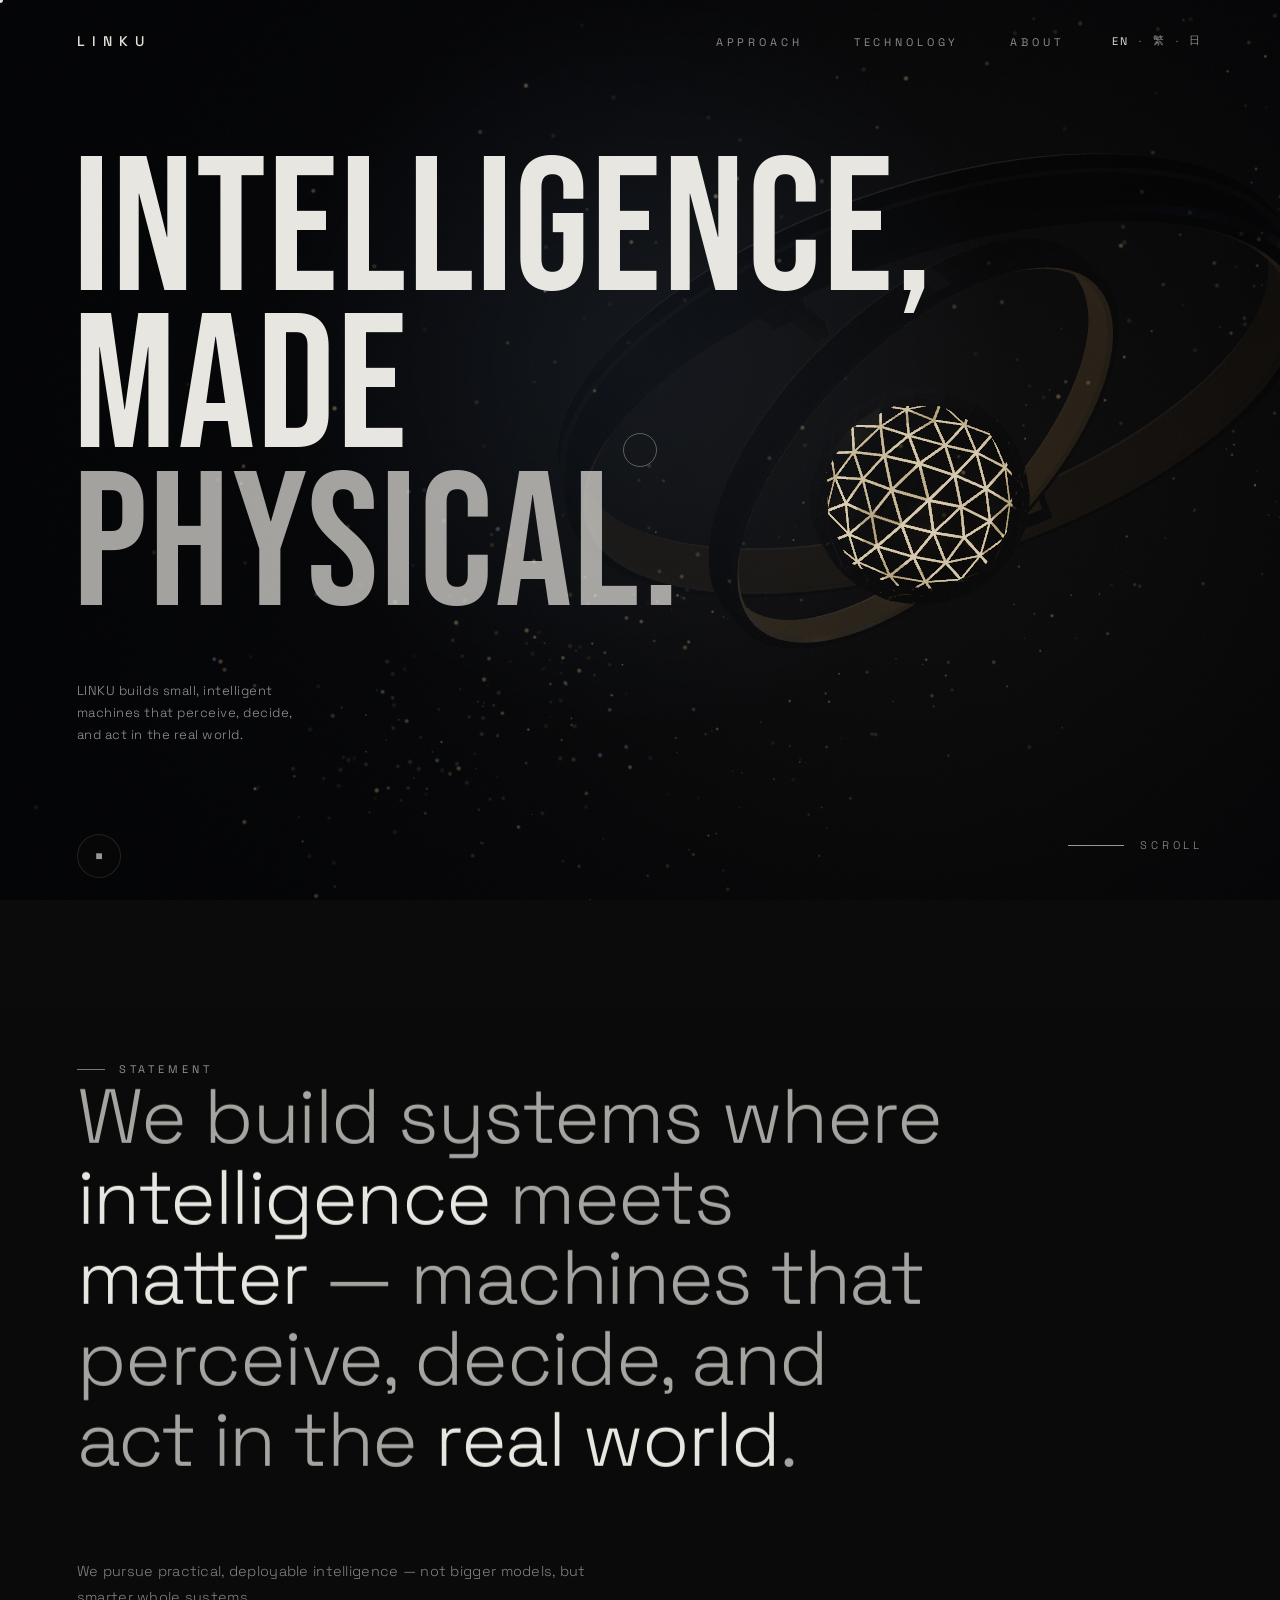
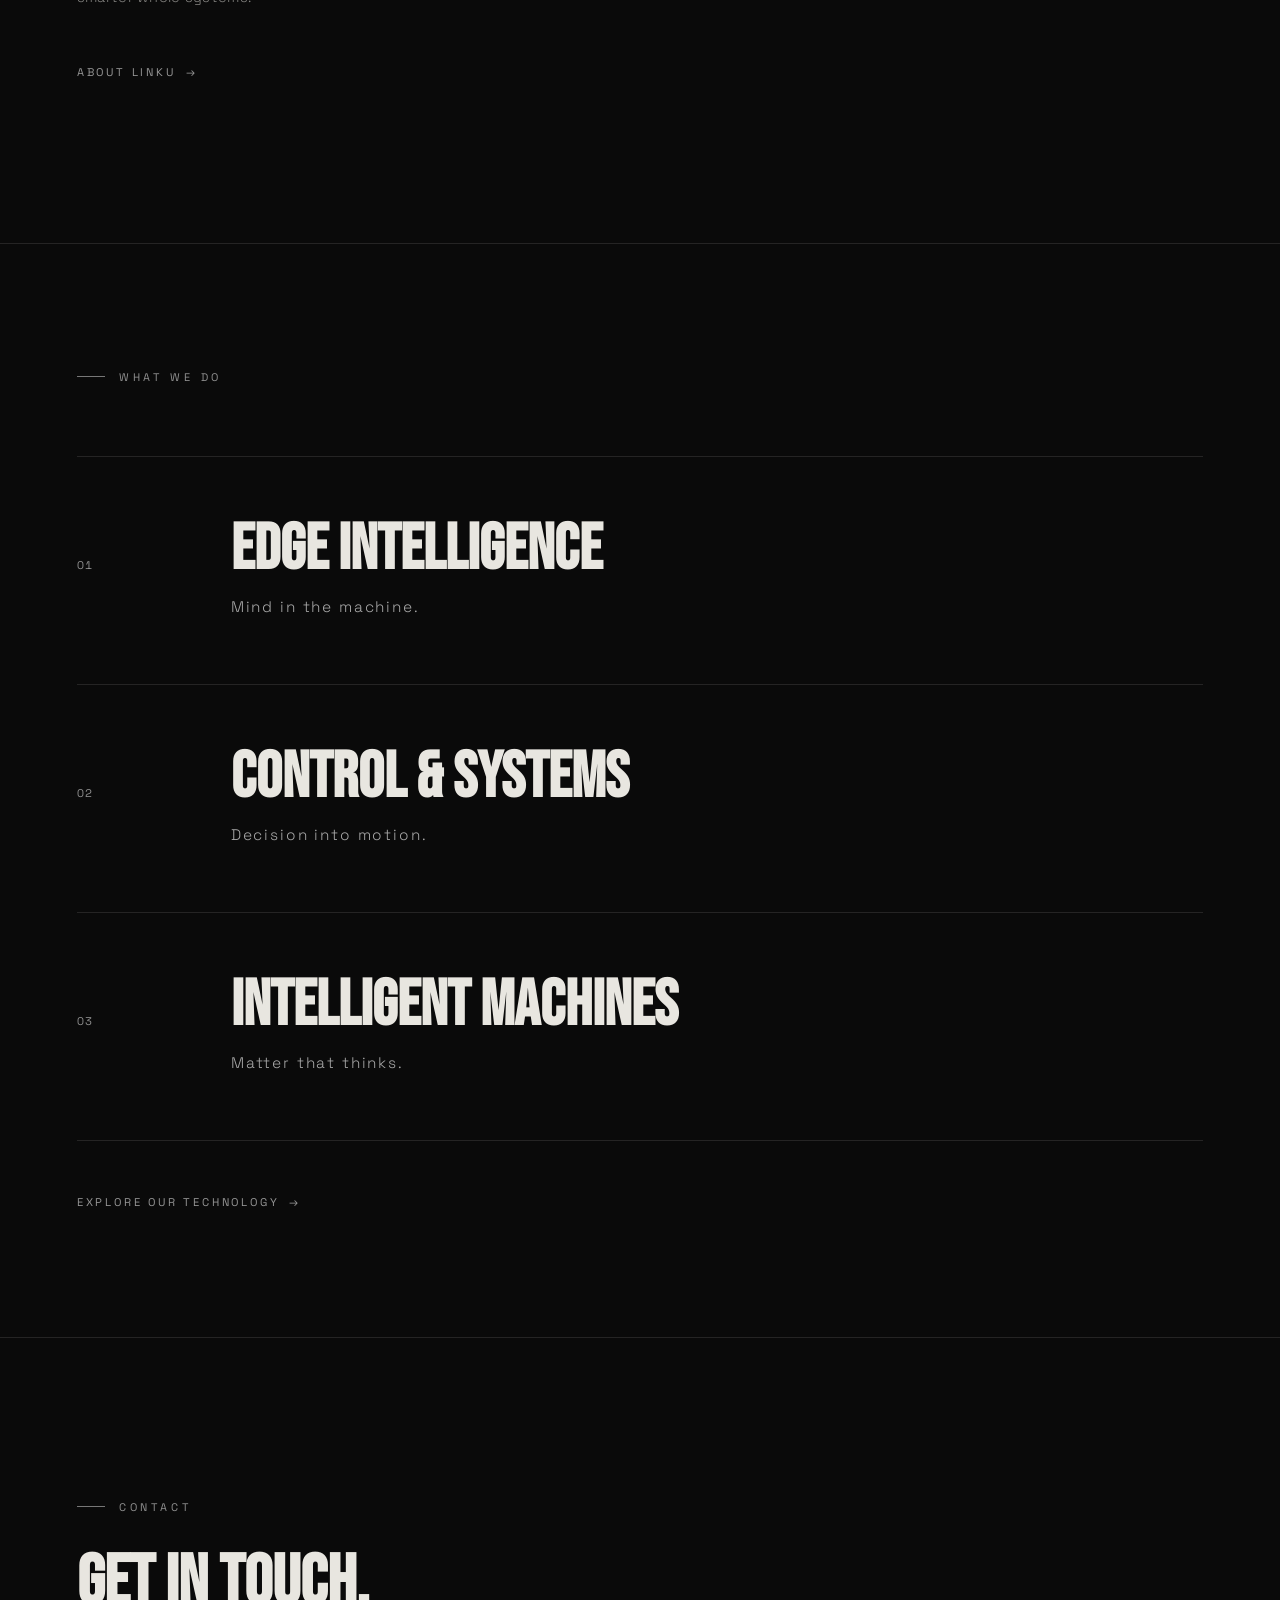
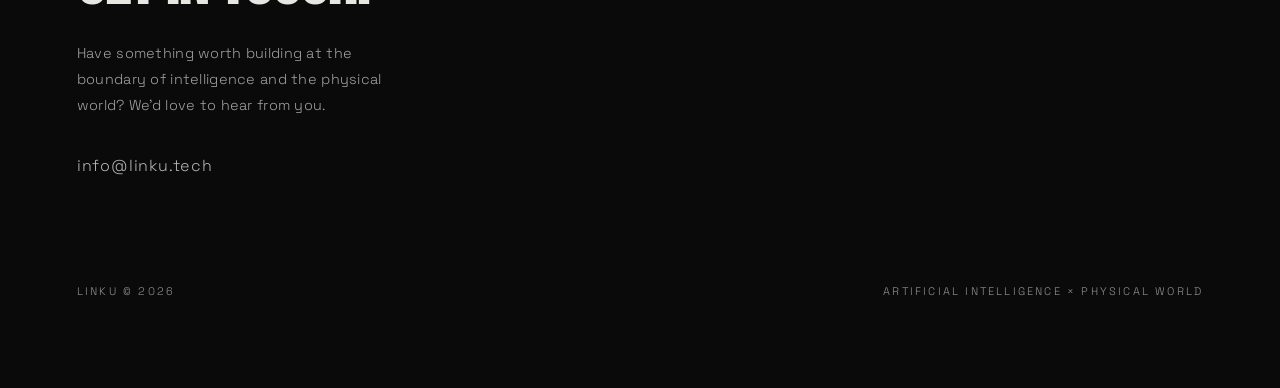
==== index.html @ 69baba47 "feat(web): strengthen credibility and proof framing" ====
<!DOCTYPE html>
<html lang="en">

<head>
  <meta charset="UTF-8" />
  <meta name="viewport" content="width=device-width, initial-scale=1.0" />

  <!-- First-visit language routing: send visitors to their language; an explicit choice (stored) always wins. en-pages only, so /zh/ and /ja/ stay crawlable. -->
  <script>(function(){try{var K='linku_lang',s=localStorage.getItem(K),t=s;if(!t){var L=navigator.languages||[navigator.language||'en'];for(var i=0;i<L.length;i++){var l=(L[i]||'').toLowerCase();if(l.indexOf('zh')===0){t='zh';break}if(l.indexOf('ja')===0){t='ja';break}if(l.indexOf('en')===0){t='en';break}}}if(!t||t==='en')return;location.replace('/'+t+location.pathname)}catch(e){}})();</script>

  <!-- Favicon -->
  <link rel="icon" href="/assets/favicon.svg" type="image/svg+xml" />
  <title>LINKU — Intelligence, made physical.</title>
  <meta name="description"
    content="LINKU builds systems where intelligence meets the physical world — edge AI, control, and small intelligent machines that perceive, decide, and act in reality." />

  <!-- Canonical + language alternates -->
  <link rel="canonical" href="https://linku.tech/" />
  <link rel="alternate" hreflang="en" href="https://linku.tech/" />
  <link rel="alternate" hreflang="zh-Hant" href="https://linku.tech/zh/" />
  <link rel="alternate" hreflang="ja" href="https://linku.tech/ja/" />
  <link rel="alternate" hreflang="x-default" href="https://linku.tech/" />

  <!-- Open Graph -->
  <meta property="og:type" content="website" />
  <meta property="og:url" content="https://linku.tech/" />
  <meta property="og:site_name" content="LINKU" />
  <meta property="og:title" content="LINKU — Intelligence, made physical." />
  <meta property="og:description"
    content="At the boundary of artificial intelligence and the physical world." />
  <meta property="og:locale" content="en_US" />
  <meta property="og:locale:alternate" content="zh_TW" />
  <meta property="og:locale:alternate" content="ja_JP" />
  <meta property="og:image" content="https://linku.tech/assets/og-image.png" />
  <meta property="og:image:width" content="1200" />
  <meta property="og:image:height" content="630" />
  <meta property="og:image:alt" content="LINKU — Intelligence, made physical." />

  <!-- Twitter -->
  <meta name="twitter:card" content="summary_large_image" />
  <meta name="twitter:title" content="LINKU — Intelligence, made physical." />
  <meta name="twitter:description" content="At the boundary of artificial intelligence and the physical world." />
  <meta name="twitter:image" content="https://linku.tech/assets/og-image.png" />

  <link rel="preconnect" href="https://fonts.googleapis.com" />
  <link rel="preconnect" href="https://fonts.gstatic.com" crossorigin />
  <link href="https://fonts.googleapis.com/css2?family=Bebas+Neue&family=Space+Grotesk:wght@300;400;500&display=swap"
    rel="stylesheet" />

  <link rel="stylesheet" href="/assets/styles.css" />

  <!-- Structured data: Organization + WebSite (entity disambiguation for search) -->
  <script type="application/ld+json">
  {
    "@context": "https://schema.org",
    "@graph": [
      {
        "@type": "Organization",
        "@id": "https://linku.tech/#org",
        "name": "LINKU",
        "alternateName": ["Linku Tech", "LINKU Tech"],
        "url": "https://linku.tech/",
        "logo": "https://linku.tech/assets/favicon.svg",
        "image": "https://linku.tech/assets/og-image.png",
        "email": "info@linku.tech",
        "description": "LINKU is an early-stage technology venture building edge AI, control systems, and small, customizable intelligent machines. Its software–hardware co-design approach coordinates models, control, sensing, and hardware constraints around a defined task to pursue more useful task performance within comparable hardware limits.",
        "disambiguatingDescription": "An early-stage technology venture focused on edge AI, control, and intelligent machines built through software–hardware co-design.",
        "slogan": "Intelligence, made physical.",
        "foundingDate": "2026",
        "founder": { "@type": "Person", "name": "Riku" },
        "foundingLocation": { "@type": "Place", "name": "Taipei, Taiwan" },
        "location": {
          "@type": "Place",
          "address": { "@type": "PostalAddress", "addressLocality": "Taipei", "addressCountry": "TW" }
        },
        "knowsAbout": ["Edge AI", "Edge computing", "Control systems", "Robotics", "Embedded intelligence", "Hardware-software co-design"],
        "sameAs": [
          "https://github.com/linkuofficial",
          "https://neblux.linku.tech"
        ]
      },
      {
        "@type": "WebSite",
        "@id": "https://linku.tech/#website",
        "url": "https://linku.tech/",
        "name": "LINKU",
        "inLanguage": "en",
        "publisher": { "@id": "https://linku.tech/#org" }
      }
    ]
  }
  </script>
</head>

<body>
  <a class="skip-link" href="#top">Skip to content</a>
  <canvas id="particles" aria-hidden="true" data-l-play="Play background animation" data-l-pause="Pause background animation"></canvas>
  <div class="cursor-ring" aria-hidden="true"></div>
  <div class="cursor-dot" aria-hidden="true"></div>

  <nav aria-label="Primary">
    <a href="#top" class="brand">LINKU</a>
    <div class="nav-right">
      <ul class="nav-links">
        <li><a href="#work">Approach</a></li>
        <li><a href="/technology/">Technology</a></li>
        <li><a href="/about/">About</a></li>
      </ul>
      <div class="lang-switch" aria-label="Language">
        <a href="/" class="active" hreflang="en" aria-current="page">EN</a>
        <span class="sep" aria-hidden="true">·</span>
        <a href="/zh/" hreflang="zh-Hant" lang="zh-Hant">繁</a>
        <span class="sep" aria-hidden="true">·</span>
        <a href="/ja/" hreflang="ja" lang="ja">日</a>
      </div>
    </div>
  </nav>

  <main class="wrap" id="top" tabindex="-1">

    <!-- HERO -->
    <header class="hero section-pad" data-screen-label="Hero">
      <h1 class="hero-title">
        <span class="l1">Intelligence,</span><br />
        <span class="l2">made</span><br />
        <span class="l3">physical.</span>
      </h1>
      <p class="hero-sub">LINKU builds small, intelligent machines that perceive, decide, and act in the real world.</p>
      <div class="scroll-cue">
        <span class="bar"></span>
        <span>Scroll</span>
      </div>
    </header>

    <!-- STATEMENT -->
    <span id="statement" aria-hidden="true"></span>
    <section class="statement section-pad" id="work" data-screen-label="Statement">
      <div class="label reveal">Statement</div>
      <p class="statement-body">
        <span class="sg">We build systems where </span><span class="sg em">intelligence</span><span class="sg"> meets </span><span class="sg em">matter</span><span class="sg"> — machines that perceive, decide, and act in
          the </span><span class="sg em">real world</span><span class="sg">.</span>
      </p>
      <p class="statement-fact reveal">We pursue practical, deployable intelligence — not bigger models, but smarter whole systems.</p>
      <a class="more-link reveal" href="/about/" data-cursor="hover">About LINKU<span class="arrow">&#8594;</span></a>
    </section>

    <!-- PILLARS / WHAT WE DO -->
    <section class="pillars section-pad" id="pillars" data-screen-label="What We Do">
      <div class="label reveal">What We Do</div>
      <div class="pillar-list">
        <div class="pillar reveal">
          <div class="pillar-num">01</div>
          <div>
            <h2 class="pillar-title">Edge Intelligence</h2>
            <p class="pillar-tag">Mind in the machine.</p>
          </div>
        </div>
        <div class="pillar reveal">
          <div class="pillar-num">02</div>
          <div>
            <h2 class="pillar-title">Control &amp; Systems</h2>
            <p class="pillar-tag">Decision into motion.</p>
          </div>
        </div>
        <div class="pillar reveal">
          <div class="pillar-num">03</div>
          <div>
            <h2 class="pillar-title">Intelligent Machines</h2>
            <p class="pillar-tag">Matter that thinks.</p>
          </div>
        </div>
      </div>
      <a class="more-link reveal" href="/technology/" data-cursor="hover">Explore our technology<span class="arrow">&#8594;</span></a>
    </section>

    <!-- CONTACT -->
    <section class="contact section-pad" id="contact" data-screen-label="Contact">
      <div class="label reveal">Contact</div>
      <h2 class="contact-big reveal">Get in touch.</h2>
      <p class="contact-note reveal">Have something worth building at the boundary of intelligence and the physical
        world? We'd love to hear from you.</p>
      <div>
        <a class="contact-mail reveal" href="mailto:info@linku.tech" data-cursor="hover">info@linku.tech</a>
      </div>
      <footer>
        <span>LINKU &copy; 2026</span>
        <span>Artificial Intelligence &times; Physical World</span>
      </footer>
    </section>

  </main>

  <script src="/assets/render.js"></script>
  <script src="/assets/main.js"></script>

</body>

</html>
---- assets/styles.css ----
:root {
  --bg: #0a0a0a;
  --cream: #e8e6e0;
  --muted: #969696;
  --muted-dim: #777;
  --ghost: #1b1b1b;
  --line: rgba(232, 230, 224, 0.12);
  --live: oklch(0.72 0.16 150);
  --amber: #e8b478;
  --steel: #8194ab;
  --display: 'Bebas Neue', sans-serif;
  --body: 'Space Grotesk', sans-serif;
  --mono: ui-monospace, 'SF Mono', Menlo, Consolas, monospace;

  /* --- tweakable --- */
  --hero-max: 240px;
  --statement-max: 6rem;
  --pillar-max: 5rem;
  --contact-max: 8rem;
  --caption-opacity: 0.65;
  --label-opacity: 0.55;
  --label-tracking: 0.35em;
  --reveal-duration: 0.75s;
  --reveal-distance: 28px;
  --reveal-ease: cubic-bezier(0.16, 1, 0.3, 1);
}

* {
  margin: 0;
  padding: 0;
  box-sizing: border-box;
}

html {
  scroll-behavior: smooth;
}

body {
  background: var(--bg);
  color: var(--cream);
  font-family: var(--body);
  font-weight: 300;
  overflow-x: hidden;
  -webkit-font-smoothing: antialiased;
}

.skip-link {
  position: fixed;
  top: 12px;
  left: 12px;
  z-index: 10000;
  padding: 12px 16px;
  color: var(--bg);
  background: var(--cream);
  font: 500 13px/1.2 var(--body);
  text-decoration: none;
  transform: translateY(calc(-100% - 20px));
  transition: transform 0.2s ease;
}

.skip-link:focus {
  transform: none;
}

main:focus {
  outline: none;
}

::selection {
  background: var(--cream);
  color: var(--bg);
}

/* ---------- Brand scene canvas ----------
   height uses the large viewport unit so mobile URL-bar collapse never
   resizes the GL buffers (no reallocation hitch mid-scroll). */
#particles {
  position: fixed;
  inset: 0;
  width: 100vw;
  height: 100vh;
  height: 100lvh;
  z-index: 0;
  pointer-events: none;
}

/* Reduced-motion play/pause toggle (injected by render.js) */
.scene-toggle {
  position: fixed;
  left: clamp(28px, 6vw, 96px);
  bottom: 22px;
  z-index: 90;
  width: 44px;
  height: 44px;
  padding: 0;
  font: 12px/42px var(--body);
  text-align: center;
  color: var(--muted);
  background: rgba(10, 10, 10, 0.55);
  border: 1px solid var(--line);
  border-radius: 50%;
  cursor: pointer;
  transition: color 0.3s ease, border-color 0.3s ease;
}

.scene-toggle:hover,
.scene-toggle:focus-visible {
  color: var(--cream);
  border-color: rgba(232, 230, 224, 0.4);
}

/* ---------- Ambient layers over the canvas, under content ----------
   ::before  restrained cool glow behind the hero (the one accent).
   ::after   film grain — a static SVG-noise tile for "expensive" texture. */
body::before {
  content: '';
  position: fixed;
  inset: 0;
  z-index: 1;
  pointer-events: none;
  background: radial-gradient(42vmax 42vmax at 50% 40%,
      rgba(96, 142, 194, 0.10), rgba(96, 142, 194, 0) 70%);
  mix-blend-mode: screen;
  will-change: transform;
  animation: glowDrift 26s ease-in-out infinite alternate;
}

/* very slow, desaturated drift — the glow breathes without drawing the eye */
@keyframes glowDrift {
  from {
    transform: translate3d(-1.5%, -1%, 0) scale(1);
  }

  to {
    transform: translate3d(2%, 1.6%, 0) scale(1.07);
  }
}

body::after {
  content: '';
  position: fixed;
  /* bleed just past the largest grainShift offset (~3.9vw) — a bigger layer
     only costs compositor memory (it is promoted by will-change) */
  inset: -12%;
  z-index: 1;
  pointer-events: none;
  opacity: 0.05;
  mix-blend-mode: overlay;
  background-image: url("data:image/svg+xml,%3Csvg xmlns='http://www.w3.org/2000/svg' width='160' height='160'%3E%3Cfilter id='n'%3E%3CfeTurbulence type='fractalNoise' baseFrequency='0.85' numOctaves='2' stitchTiles='stitch'/%3E%3C/filter%3E%3Crect width='100%25' height='100%25' filter='url(%23n)'/%3E%3C/svg%3E");
  will-change: transform;
  animation: grainShift 1.2s steps(1) infinite;
}

/* live film grain: discrete jump-cuts between offsets, compositor-only */
@keyframes grainShift {

  0%,
  100% {
    transform: translate(0, 0);
  }

  12.5% {
    transform: translate(-2.4%, -3.1%);
  }

  25% {
    transform: translate(1.8%, -1.2%);
  }

  37.5% {
    transform: translate(-1.1%, 2.6%);
  }

  50% {
    transform: translate(2.9%, 1.4%);
  }

  62.5% {
    transform: translate(-2.2%, 0.8%);
  }

  75% {
    transform: translate(1.3%, -2.7%);
  }

  87.5% {
    transform: translate(-0.6%, 1.9%);
  }
}

/* ---------- Custom dot cursor ---------- */
.cursor-dot,
.cursor-ring {
  display: none;
  position: fixed;
  top: 0;
  left: 0;
  border-radius: 50%;
  pointer-events: none;
  z-index: 9999;
  transform: translate(-50%, -50%);
  mix-blend-mode: difference;
}

.cursor-ready .cursor-dot,
.cursor-ready .cursor-ring {
  display: block;
}

.cursor-dot {
  width: 6px;
  height: 6px;
  background: var(--cream);
}

.cursor-ring {
  width: 34px;
  height: 34px;
  border: 1px solid rgba(232, 230, 224, 0.4);
  transition: width 0.25s ease, height 0.25s ease, border-color 0.25s ease, opacity 0.25s ease;
}

.cursor-ring.hover {
  width: 56px;
  height: 56px;
  border-color: rgba(232, 230, 224, 0.8);
}

@media (hover: hover) and (pointer: fine) {
  .cursor-ready body {
    cursor: none;
  }

  .cursor-ready a,
  .cursor-ready button {
    cursor: none;
  }
}

@media (hover: none),
(pointer: coarse) {

  .cursor-dot,
  .cursor-ring {
    display: none;
  }
}

/* ---------- Layout shell ---------- */
.wrap {
  position: relative;
  z-index: 2;
}

.section-pad {
  padding: 0 clamp(28px, 6vw, 96px);
}

/* ---------- Nav ---------- */
nav {
  position: fixed;
  top: 0;
  left: 0;
  right: 0;
  z-index: 100;
  display: flex;
  align-items: center;
  justify-content: space-between;
  padding: 30px clamp(28px, 6vw, 96px);
  mix-blend-mode: difference;
  opacity: 1;
  transition: opacity 0.6s ease 0.15s;
}

/* first paint: nav eases in instead of popping (progressive) */
@starting-style {
  nav {
    opacity: 0;
  }
}

.brand {
  font-family: var(--body);
  font-weight: 500;
  font-size: 14px;
  letter-spacing: 0.5em;
  color: var(--cream);
  text-decoration: none;
  display: inline-block;
  transition: transform 0.3s var(--reveal-ease);
}

.nav-links {
  display: flex;
  gap: clamp(28px, 4vw, 56px);
  list-style: none;
}

.nav-links a {
  font-family: var(--body);
  font-weight: 400;
  font-size: 11px;
  letter-spacing: 0.35em;
  text-transform: uppercase;
  color: var(--muted);
  text-decoration: none;
  transition: color 0.3s ease, transform 0.3s var(--reveal-ease);
  position: relative;
  display: inline-block;
}

.nav-links a::after {
  content: '';
  position: absolute;
  left: 0;
  bottom: -6px;
  width: 0;
  height: 1px;
  background: var(--cream);
  transition: width 0.3s ease;
}

.nav-links a:hover {
  color: var(--cream);
}

.nav-links a:hover::after {
  width: 100%;
}

/* ---------- Language switch ---------- */
.nav-right {
  display: flex;
  align-items: center;
  gap: clamp(20px, 4vw, 48px);
}

.lang-switch {
  display: flex;
  align-items: center;
  gap: 9px;
  font-family: var(--body);
  font-weight: 400;
  font-size: 11px;
  letter-spacing: 0.25em;
}

.lang-switch a {
  color: var(--muted);
  text-decoration: none;
  transition: color 0.3s ease;
}

.lang-switch a:hover,
.lang-switch a.active {
  color: var(--cream);
}

.lang-switch .sep {
  color: var(--muted-dim);
  user-select: none;
}

/* ---------- Hero ---------- */
.hero {
  min-height: 100vh;
  display: flex;
  flex-direction: column;
  justify-content: center;
  position: relative;
}

.hero-title {
  font-family: var(--display);
  font-weight: 400;
  line-height: 0.82;
  font-size: clamp(64px, 15vw, var(--hero-max));
  letter-spacing: 0.01em;
  margin-left: -0.02em;
  word-break: keep-all;
  overflow-wrap: break-word;
  will-change: transform;
}

.hero-title span {
  display: inline-block;
  white-space: nowrap;
}

/* trim Bebas cap/baseline gaps so display type sits optically true (en only;
   CJK headings use Noto and keep normal boxes) */
html[lang="en"] .hero-title,
html[lang="en"] .contact-big,
html[lang="en"] .pillar-title {
  text-box-trim: trim-both;
  text-box-edge: cap alphabetic;
}

.hero-title .l1,
.hero-title .l2 {
  color: var(--cream);
}

.hero-title .l3 {
  /* half-lit: readable but dimmer than l1/l2, keeps the fade-out layering */
  color: rgba(232, 230, 224, 0.7);
}

/* Masked line-by-line rise on load (text stays in the DOM for SEO). */
@keyframes lineRise {
  from {
    clip-path: inset(0 0 105% 0);
    transform: translateY(0.32em);
  }

  to {
    clip-path: inset(0 0 -8% 0);
    transform: none;
  }
}

.hero-title .l1 {
  animation: lineRise 0.95s var(--reveal-ease) 0.15s both;
}

.hero-title .l2 {
  animation: lineRise 0.95s var(--reveal-ease) 0.28s both;
}

.hero-title .l3 {
  animation: lineRise 0.95s var(--reveal-ease) 0.41s both;
}

.hero-sub {
  margin-top: clamp(40px, 6vh, 80px);
  font-size: 13px;
  font-weight: 300;
  line-height: 1.7;
  letter-spacing: 0.04em;
  color: var(--muted);
  max-width: 30ch;
  animation: heroSubIn 0.9s cubic-bezier(0.16, 1, 0.3, 1) 0.6s both;
}

@keyframes heroSubIn {
  from {
    opacity: 0;
    transform: translateY(16px);
  }

  to {
    opacity: 1;
    transform: none;
  }
}

.scroll-cue {
  position: absolute;
  right: clamp(28px, 6vw, 96px);
  bottom: 48px;
  display: flex;
  align-items: center;
  gap: 16px;
  animation: cuePulse 2.4s ease-in-out infinite;
}

@keyframes cuePulse {

  0%,
  100% {
    opacity: 0.3;
  }

  50% {
    opacity: 0.7;
  }
}

.scroll-cue .bar {
  width: 56px;
  height: 1px;
  background: var(--muted);
  position: relative;
  overflow: hidden;
}

.scroll-cue .bar::after {
  content: '';
  position: absolute;
  inset: 0;
  background: var(--cream);
  transform: translateX(-100%);
  animation: scrollbar 2.4s ease-in-out infinite;
}

@keyframes scrollbar {
  0% {
    transform: translateX(-100%);
  }

  50% {
    transform: translateX(0%);
  }

  100% {
    transform: translateX(100%);
  }
}

.scroll-cue span {
  font-size: 11px;
  letter-spacing: 0.35em;
  text-transform: uppercase;
  color: var(--muted);
}

/* ---------- Section label ---------- */
.label {
  font-size: 11px;
  font-weight: 400;
  letter-spacing: var(--label-tracking);
  text-transform: uppercase;
  color: rgba(255, 255, 255, var(--label-opacity));
  display: flex;
  align-items: center;
  gap: 14px;
}

.label::before {
  content: '';
  width: 28px;
  height: 1px;
  background: var(--muted-dim);
}

/* ---------- Statement ---------- */
.statement {
  padding-top: clamp(120px, 18vh, 220px);
  padding-bottom: clamp(120px, 18vh, 220px);
  max-width: 1400px;
}

.statement-body {
  margin-top: 48px;
  font-family: var(--body);
  font-weight: 300;
  font-size: clamp(2.8rem, 6vw, var(--statement-max));
  line-height: 1.05;
  letter-spacing: -0.02em;
  color: rgba(232, 230, 224, 0.7);
  max-width: 18ch;
  will-change: transform;
}

.statement-body .sg {
  opacity: 1;
  transition: opacity var(--reveal-duration) var(--reveal-ease);
}

.js .statement-body .sg {
  opacity: 0;
}

.js .statement-body .sg.in {
  opacity: 1;
}

.statement-body .em {
  font-style: normal;
  color: var(--cream);
}

.statement-fact {
  margin-top: 32px;
  font-family: var(--body);
  font-weight: 300;
  font-size: 0.9rem;
  line-height: 1.8;
  letter-spacing: 0.02em;
  color: rgba(232, 230, 224, 0.55);
  max-width: 58ch;
}

.pillar-desc {
  margin-top: 10px;
  font-family: var(--body);
  font-weight: 300;
  font-size: 0.8rem;
  line-height: 1.7;
  letter-spacing: 0.04em;
  color: rgba(255, 255, 255, 0.42);
  max-width: 46ch;
}

/* ---------- About page ---------- */
.about-head {
  padding-top: clamp(120px, 20vh, 240px);
  padding-bottom: clamp(36px, 5vh, 72px);
}

.about-title {
  font-family: var(--display);
  font-size: clamp(3rem, 9vw, 6.5rem);
  line-height: 0.92;
  letter-spacing: 0.01em;
  color: var(--cream);
  margin-top: 24px;
}

.about-lead {
  margin-top: 28px;
  font-weight: 300;
  font-size: clamp(1.2rem, 2.6vw, 1.8rem);
  line-height: 1.4;
  letter-spacing: -0.01em;
  color: rgba(232, 230, 224, 0.85);
  max-width: 30ch;
}

.about {
  padding-top: clamp(36px, 5vh, 72px);
  padding-bottom: clamp(60px, 9vh, 120px);
  max-width: 1400px;
}

.about-body {
  font-weight: 300;
  font-size: clamp(1rem, 1.4vw, 1.15rem);
  line-height: 1.9;
  letter-spacing: 0.01em;
  color: rgba(232, 230, 224, 0.62);
  max-width: 62ch;
}

.about-body + .about-body {
  margin-top: 28px;
}

.about-details {
  padding-top: clamp(36px, 5vh, 72px);
  padding-bottom: clamp(80px, 12vh, 160px);
}

.about-facts {
  margin-top: 40px;
  max-width: 620px;
}

.about-facts > div {
  display: grid;
  grid-template-columns: 150px 1fr;
  gap: 24px;
  align-items: baseline;
  padding: 18px 0;
  border-top: 1px solid var(--line);
}

.about-facts > div:last-child {
  border-bottom: 1px solid var(--line);
}

.about-facts dt {
  font-size: 0.65rem;
  font-weight: 400;
  letter-spacing: 0.2em;
  text-transform: uppercase;
  color: var(--muted);
}

.about-facts dd {
  font-size: 0.95rem;
  font-weight: 300;
  letter-spacing: 0.02em;
  color: var(--cream);
}

.about-facts a {
  color: var(--cream);
  text-decoration: none;
  border-bottom: 1px solid var(--line);
  transition: border-color 0.3s;
}

.about-facts a:hover {
  border-color: var(--cream);
}

/* About: narrative (left) + facts (right) as two columns on wider screens */
.about-cols {
  max-width: 1400px;
  padding-top: clamp(36px, 5vh, 72px);
  padding-bottom: clamp(80px, 12vh, 160px);
  display: grid;
  grid-template-columns: 1fr;
  gap: clamp(40px, 6vw, 88px);
  align-items: start;
}

.about-cols > .about,
.about-cols > .about-details {
  padding: 0;
  max-width: none;
}

@media (min-width: 860px) {
  .about-cols {
    grid-template-columns: minmax(0, 1.6fr) minmax(0, 1fr);
  }
}

/* ---------- Technology page ---------- */
.tech-hero {
  padding-top: clamp(120px, 20vh, 240px);
  padding-bottom: clamp(40px, 6vh, 80px);
}

.tech-hero-title {
  font-family: var(--display);
  font-weight: 400;
  font-size: clamp(2.2rem, 5vw, 3.6rem);
  line-height: 1.04;
  letter-spacing: 0.01em;
  color: var(--cream);
  margin-top: 24px;
  max-width: 18ch;
}

.tech-hero-sub {
  margin-top: 28px;
  font-weight: 300;
  font-size: clamp(1rem, 1.6vw, 1.25rem);
  line-height: 1.7;
  letter-spacing: 0.01em;
  color: rgba(232, 230, 224, 0.72);
  max-width: 52ch;
}

.tech {
  padding-bottom: clamp(100px, 14vh, 180px);
  max-width: 1400px;
}

.tech-item {
  display: grid;
  grid-template-columns: 1fr;
  gap: 12px clamp(40px, 6vw, 96px);
  border-top: 1px solid var(--line);
  padding: clamp(32px, 5vw, 56px) 0;
}

.tech-item:last-child {
  border-bottom: 1px solid var(--line);
}

.tech-title {
  font-family: var(--display);
  font-weight: 400;
  font-size: clamp(1.7rem, 3vw, 2.4rem);
  line-height: 1;
  letter-spacing: 0.02em;
  color: var(--cream);
}

.tech-desc {
  font-family: var(--body);
  font-weight: 300;
  font-size: clamp(0.95rem, 1.3vw, 1.08rem);
  line-height: 1.9;
  letter-spacing: 0.01em;
  color: rgba(232, 230, 224, 0.62);
  max-width: 60ch;
}

@media (min-width: 860px) {
  .tech-item {
    grid-template-columns: minmax(0, 0.7fr) minmax(0, 2fr);
    align-items: baseline;
  }
}

/* ---------- Technology: proof section (A/B live sim) ---------- */
.proof {
  padding-top: clamp(100px, 14vh, 180px);
  padding-bottom: clamp(60px, 9vh, 110px);
  border-top: 1px solid var(--line);
  max-width: 1400px;
}

.proof-title {
  margin-top: 34px;
  font-family: var(--display);
  font-weight: 400;
  font-size: clamp(2.2rem, 5vw, 3.6rem);
  line-height: 1.02;
  letter-spacing: 0.01em;
  color: var(--cream);
}

.proof-sub {
  margin-top: 22px;
  font-weight: 300;
  font-size: clamp(0.95rem, 1.3vw, 1.08rem);
  line-height: 1.9;
  letter-spacing: 0.01em;
  color: rgba(232, 230, 224, 0.62);
  max-width: 62ch;
}

.proof-same {
  margin-top: 24px;
  font-family: var(--mono);
  font-size: 11px;
  letter-spacing: 0.14em;
  color: var(--muted);
  display: flex;
  flex-wrap: wrap;
  align-items: center;
  gap: 10px 14px;
}

.proof-same .sep {
  color: var(--muted-dim);
}

.proof-same .only {
  color: var(--amber);
}

.proof-stage {
  margin-top: clamp(28px, 4vh, 44px);
  border-top: 1px solid var(--line);
  padding-top: 6px;
}

#proof-canvas {
  display: block;
  width: 100%;
  height: min(56vh, 540px);
  cursor: crosshair;
  touch-action: pan-y;
  /* keep page scroll alive over the canvas on touch */
}

.proof-caps {
  display: grid;
  grid-template-columns: 1fr 1fr;
  margin-top: 4px;
}

.proof-cap {
  display: flex;
  align-items: baseline;
  justify-content: center;
  gap: 18px;
  font-size: 11px;
  font-weight: 400;
  letter-spacing: 0.3em;
  text-transform: uppercase;
  color: var(--muted);
  flex-wrap: wrap;
}

.proof-cap output {
  font-family: var(--mono);
  font-size: 12px;
  letter-spacing: 0.06em;
  color: var(--steel);
}

.proof-cap.linku output {
  color: var(--amber);
}

.proof-hint,
.proof-hint-touch {
  margin-top: clamp(20px, 3vh, 32px);
  font-size: 12px;
  letter-spacing: 0.2em;
  color: rgba(232, 230, 224, 0.62);
}

/* desktop shows the cursor hint; touch shows the tap hint + disturb button */
.proof-hint-touch {
  display: none;
}

@media (hover: none), (pointer: coarse) {
  .proof-hint {
    display: none;
  }

  .proof-hint-touch {
    display: block;
  }
}

.proof-controls {
  display: none;
  flex-wrap: wrap;
  gap: 10px;
  margin-top: 18px;
}

.js .proof-controls {
  display: flex;
}

.proof-control {
  font-family: var(--mono);
  font-size: 12px;
  color: var(--amber);
  background: none;
  border: 1px solid color-mix(in srgb, var(--amber) 45%, transparent);
  min-height: 44px;
  padding: 10px 18px;
  cursor: pointer;
  letter-spacing: 0.08em;
}

.proof-control:hover,
.proof-control:focus-visible,
.proof-control:active {
  background: color-mix(in srgb, var(--amber) 14%, transparent);
}

.proof-details {
  margin-top: clamp(24px, 4vh, 40px);
  border-top: 1px solid var(--line);
  max-width: 760px;
}

.proof-summary {
  cursor: pointer;
  list-style: none;
  padding: 14px 0;
  font-size: 0.7rem;
  font-weight: 400;
  letter-spacing: 0.3em;
  text-transform: uppercase;
  color: var(--muted);
  display: flex;
  align-items: center;
  gap: 12px;
  transition: color 0.3s ease;
}

.proof-summary::-webkit-details-marker {
  display: none;
}

.proof-summary::before {
  content: '▸';
  color: var(--amber);
  font-size: 10px;
  transition: transform 0.2s;
}

.proof-details[open] .proof-summary::before {
  transform: rotate(90deg);
}

.proof-summary:hover {
  color: var(--cream);
}

.proof-spec {
  font-family: var(--mono);
  font-size: 11px;
  line-height: 2.1;
  letter-spacing: 0.05em;
  color: rgba(232, 230, 224, 0.68);
  padding: 2px 0 18px;
}

.proof-spec b {
  font-weight: 400;
  color: rgba(232, 230, 224, 0.75);
}

.proof-spec .o {
  color: var(--amber);
}

.proof-note {
  margin-top: 16px;
  font-family: var(--mono);
  font-size: 12px;
  line-height: 1.7;
  letter-spacing: 0.06em;
  color: rgba(232, 230, 224, 0.62);
  max-width: 76ch;
}

@media (max-width: 720px) {
  .proof {
    padding-top: clamp(72px, 10vh, 110px);
    padding-bottom: clamp(44px, 7vh, 72px);
  }

  .proof-title {
    margin-top: 24px;
  }

  .proof-sub {
    margin-top: 16px;
    line-height: 1.75;
  }

  .proof-same {
    margin-top: 18px;
  }

  .proof-stage {
    margin-top: 22px;
  }

  #proof-canvas {
    height: min(40vh, 330px);
  }

  .proof-cap {
    flex-direction: column;
    gap: 6px;
    align-items: center;
    text-align: center;
  }
}

/* ---------- Projects ---------- */
.projects {
  padding-top: clamp(100px, 14vh, 180px);
  padding-bottom: clamp(100px, 14vh, 180px);
  border-top: 1px solid var(--line);
}

.projects-head {
  display: flex;
  justify-content: space-between;
  align-items: baseline;
  flex-wrap: wrap;
  gap: 16px;
}

.more {
  font-size: 0.65rem;
  letter-spacing: var(--label-tracking);
  color: rgba(255, 255, 255, var(--label-opacity));
  text-transform: uppercase;
}

/* ---------- Section link (routes to a dedicated page) ---------- */
.more-link {
  display: inline-block;
  position: relative;
  margin-top: clamp(36px, 6vh, 72px);
  font-family: var(--body);
  font-weight: 400;
  font-size: 0.7rem;
  letter-spacing: 0.25em;
  text-transform: uppercase;
  color: var(--muted);
  text-decoration: none;
  transition: color 0.3s ease;
}

.more-link:hover {
  color: var(--cream);
}

/* one hover language sitewide: the nav's underline sweep */
.more-link::after,
.contact-mail::after {
  content: '';
  position: absolute;
  left: 0;
  bottom: -6px;
  width: 0;
  height: 1px;
  background: var(--cream);
  transition: width 0.3s ease;
}

.more-link:hover::after,
.contact-mail:hover::after {
  width: 100%;
}

.more-link .arrow {
  display: inline-block;
  margin-left: 10px;
  transition: transform 0.3s var(--reveal-ease);
}

.more-link:hover .arrow {
  transform: translateX(5px);
}

.project-list {
  margin-top: clamp(48px, 8vh, 96px);
}

.project {
  display: block;
  text-decoration: none;
  color: inherit;
  border-top: 1px solid var(--line);
  padding: clamp(28px, 4vw, 48px) 0;
  position: relative;
}

.project:last-child {
  border-bottom: 1px solid var(--line);
}

.project-row {
  display: flex;
  align-items: center;
  justify-content: space-between;
  gap: 24px;
  flex-wrap: wrap;
}

.project-name-wrap {
  display: flex;
  align-items: center;
  gap: 24px;
  flex-wrap: wrap;
}

.project-name {
  font-family: var(--display);
  font-size: clamp(48px, 9vw, 132px);
  line-height: 0.9;
  color: var(--cream);
  transition: transform 0.5s cubic-bezier(0.16, 1, 0.3, 1), color 0.4s ease;
}

.badge {
  display: inline-flex;
  align-items: center;
  gap: 8px;
  font-size: 11px;
  letter-spacing: 0.25em;
  text-transform: uppercase;
  color: var(--live);
  border: 1px solid color-mix(in oklch, var(--live) 40%, transparent);
  padding: 6px 12px;
  border-radius: 100px;
  align-self: center;
}

.badge .dot {
  width: 6px;
  height: 6px;
  border-radius: 50%;
  background: var(--live);
  box-shadow: 0 0 0 0 color-mix(in oklch, var(--live) 60%, transparent);
  animation: pulse 2s infinite;
}

@keyframes pulse {
  0% {
    box-shadow: 0 0 0 0 color-mix(in oklch, var(--live) 60%, transparent);
  }

  70% {
    box-shadow: 0 0 0 7px transparent;
  }

  100% {
    box-shadow: 0 0 0 0 transparent;
  }
}

.project-arrow {
  font-family: var(--body);
  font-size: 28px;
  color: var(--muted);
  transition: transform 0.5s cubic-bezier(0.16, 1, 0.3, 1), color 0.4s ease;
}

.project-meta {
  margin-top: 14px;
  font-size: 0.8rem;
  font-style: italic;
  letter-spacing: 0.08em;
  color: rgba(255, 255, 255, 0.6);
  max-width: 46ch;
}

.project:hover .project-name {
  transform: translateX(18px);
}

.project:hover .project-arrow {
  transform: translate(8px, -8px);
  color: var(--cream);
}

/* ---------- Pillars (What We Do) ---------- */
.pillars {
  padding-top: clamp(100px, 14vh, 180px);
  padding-bottom: clamp(100px, 14vh, 180px);
  border-top: 1px solid var(--line);
}

.pillar-list {
  margin-top: clamp(48px, 8vh, 96px);
}

.pillar {
  display: grid;
  grid-template-columns: 90px 1fr;
  gap: clamp(20px, 5vw, 80px);
  align-items: baseline;
  border-top: 1px solid var(--line);
  padding: clamp(36px, 5vw, 64px) 0;
}

.pillar:last-child {
  border-bottom: 1px solid var(--line);
}

/* pointer-following warm glow on list rows (fine pointers only) */
@media (hover: hover) and (pointer: fine) {

  .pillar,
  .tech-item {
    position: relative;
  }

  .pillar::after,
  .tech-item::after {
    content: '';
    position: absolute;
    inset: 0;
    pointer-events: none;
    opacity: 0;
    transition: opacity 0.5s ease;
    background: radial-gradient(240px 170px at var(--mx, 50%) var(--my, 50%),
        color-mix(in srgb, var(--amber) 5%, transparent), transparent 70%);
  }

  .pillar:hover::after,
  .tech-item:hover::after {
    opacity: 1;
  }
}

.pillar-num {
  font-family: var(--body);
  font-weight: 400;
  font-size: 0.7rem;
  letter-spacing: 0.1em;
  font-variant-numeric: tabular-nums;
  color: rgba(255, 255, 255, 0.55);
  padding-top: 1.1em;
}

.pillar-title {
  font-family: var(--display);
  font-size: clamp(3rem, 5vw, var(--pillar-max));
  line-height: 0.92;
  color: var(--cream);
}

.pillar-tag {
  margin-top: 14px;
  font-family: var(--body);
  font-weight: 300;
  font-size: clamp(0.85rem, 1.2vw, 1rem);
  letter-spacing: 0.12em;
  color: rgba(255, 255, 255, var(--caption-opacity));
  text-transform: none;
  line-height: 1.7;
}

/* ---------- Contact ---------- */
.contact {
  padding-top: clamp(120px, 18vh, 220px);
  padding-bottom: clamp(80px, 10vh, 120px);
  border-top: 1px solid var(--line);
}

.contact-big {
  font-family: var(--display);
  font-size: clamp(2.6rem, 5.5vw, 4.6rem);
  line-height: 0.84;
  color: var(--cream);
  margin-top: 40px;
}

.contact-note {
  margin-top: 28px;
  font-size: 0.9rem;
  font-weight: 300;
  line-height: 1.8;
  letter-spacing: 0.02em;
  max-width: 36ch;
  color: rgba(255, 255, 255, 0.62);
}

.contact-mail {
  display: inline-block;
  position: relative;
  margin-top: 36px;
  font-size: 1rem;
  letter-spacing: 0.05em;
  color: rgba(255, 255, 255, 0.7);
  text-decoration: none;
  transition: color 0.3s ease, transform 0.3s var(--reveal-ease);
}

.contact-mail:hover {
  color: #fff;
}

footer {
  margin-top: clamp(80px, 12vh, 140px);
  display: flex;
  justify-content: space-between;
  align-items: center;
  flex-wrap: wrap;
  gap: 16px;
  font-size: 11px;
  letter-spacing: 0.2em;
  text-transform: uppercase;
  color: rgba(255, 255, 255, 0.55);
}

/* ---------- Cross-document view transitions ----------
   Shared stylesheet = all pages opt in; unsupported browsers keep hard
   navigation (progressive enhancement). The brand mark is a shared element. */
@view-transition {
  navigation: auto;
}

::view-transition-old(root),
::view-transition-new(root) {
  animation-duration: 0.35s;
  animation-timing-function: cubic-bezier(0.4, 0, 0.2, 1);
}

.brand {
  view-transition-name: brand;
}

@media (prefers-reduced-motion: reduce) {

  ::view-transition-group(*),
  ::view-transition-image-pair(*),
  ::view-transition-old(*),
  ::view-transition-new(*) {
    animation: none !important;
  }
}

/* ---------- Reveal ---------- */
.reveal {
  opacity: 1;
  transform: none;
}

.js .reveal {
  opacity: 0;
  transform: translateY(var(--reveal-distance));
  transition: opacity var(--reveal-duration) var(--reveal-ease),
    transform var(--reveal-duration) var(--reveal-ease);
}

.js .reveal.in {
  opacity: 1;
  transform: none;
}

@media (prefers-reduced-motion: reduce) {

  .reveal,
  .js .reveal,
  .statement-body .sg,
  .js .statement-body .sg {
    opacity: 1;
    transform: none;
    transition: none;
  }

  .scroll-cue,
  .hero-sub,
  .hero-title .l1,
  .hero-title .l2,
  .hero-title .l3 {
    animation: none;
  }

  .scroll-cue .bar::after {
    animation: none;
  }

  body::before,
  body::after {
    animation: none;
  }

  nav {
    transition: none;
  }
}

html.motion-paused body::before,
html.motion-paused body::after,
html.motion-paused .scroll-cue,
html.motion-paused .scroll-cue .bar::after,
html.motion-paused .badge .dot {
  animation-play-state: paused !important;
}

html.motion-paused .hero-sub,
html.motion-paused .hero-title .l1,
html.motion-paused .hero-title .l2,
html.motion-paused .hero-title .l3 {
  animation: none;
}

/* Narrow or squarish viewports: small copy inevitably crosses the scene's
   glow — a dark halo keeps it readable without visibly changing it on the
   plain background. The aspect clause mirrors the scene's own portrait
   dimming (render.js pf ramp at aspect < 1.05), so the two contrast aids
   engage together instead of on unrelated triggers. */
@media (max-width: 700px), (max-aspect-ratio: 21/20) {

  .hero-sub,
  .statement-fact,
  .pillar-tag,
  .contact-note,
  .tech-desc,
  .tech-hero-sub,
  .about-lead,
  .about-body {
    text-shadow: 0 1px 10px rgba(10, 10, 10, 0.85), 0 0 26px rgba(10, 10, 10, 0.7);
  }
}

@media (max-width: 640px) {
  .nav-links {
    gap: 18px;
  }

  .nav-right {
    gap: 16px;
  }

  .lang-switch {
    gap: 7px;
    letter-spacing: 0.15em;
  }

  .pillar {
    grid-template-columns: 48px 1fr;
  }

  .hero-sub {
    margin-top: 32px;
  }
}

/* ---------- CJK locale overrides (zh-Hant / ja) ---------- */
/* Base pages are en; these rules only apply on the localized documents.
   Big display headings switch to Noto Sans (TC/JP) because Bebas Neue has
   no CJK glyphs; body copy widens because full-width CJK glyphs need more room. */
html[lang="zh-Hant"] {
  --cjk-display: 'Noto Sans TC', 'PingFang TC', 'Microsoft JhengHei', var(--display);
  --cjk-body: 'Noto Sans TC', 'PingFang TC', 'Microsoft JhengHei', var(--body);
}

html[lang="ja"] {
  --cjk-display: 'Noto Sans JP', 'Hiragino Kaku Gothic ProN', 'Yu Gothic', 'Meiryo', var(--display);
  --cjk-body: 'Noto Sans JP', 'Hiragino Kaku Gothic ProN', 'Yu Gothic', 'Meiryo', var(--body);
}

html[lang="zh-Hant"] .hero-title,
html[lang="ja"] .hero-title {
  font-family: var(--cjk-display);
  font-weight: 500;
  font-size: clamp(42px, 11vw, 168px);
  line-height: 1.04;
  letter-spacing: 0.04em;
  margin-left: 0;
  word-break: normal;
}

html[lang="zh-Hant"] .pillar-title,
html[lang="ja"] .pillar-title {
  font-family: var(--cjk-display);
  font-weight: 500;
  font-size: clamp(2.4rem, 4.4vw, 3.6rem);
  line-height: 1.16;
  letter-spacing: 0.04em;
}

html[lang="zh-Hant"] .contact-big,
html[lang="ja"] .contact-big {
  font-family: var(--cjk-display);
  font-weight: 500;
  font-size: clamp(2rem, 4.2vw, 3.4rem);
  line-height: 1.06;
  letter-spacing: 0.04em;
}

html[lang="zh-Hant"] .statement-body,
html[lang="ja"] .statement-body {
  font-family: var(--cjk-body);
  font-weight: 400;
  letter-spacing: 0.02em;
  line-height: 1.4;
  max-width: 22ch;
}

html[lang="zh-Hant"] .hero-sub,
html[lang="ja"] .hero-sub {
  font-family: var(--cjk-body);
  letter-spacing: 0.06em;
  max-width: 42ch;
}

html[lang="zh-Hant"] .project-meta,
html[lang="ja"] .project-meta,
html[lang="zh-Hant"] .contact-note,
html[lang="ja"] .contact-note {
  font-family: var(--cjk-body);
  font-style: normal;
  letter-spacing: 0.04em;
  line-height: 1.9;
  max-width: 50ch;
}

html[lang="zh-Hant"] .statement-fact,
html[lang="ja"] .statement-fact,
html[lang="zh-Hant"] .pillar-desc,
html[lang="ja"] .pillar-desc {
  font-family: var(--cjk-body);
  letter-spacing: 0.04em;
  line-height: 1.9;
  max-width: 52ch;
}

html[lang="zh-Hant"] .about-title,
html[lang="ja"] .about-title {
  font-family: var(--cjk-display);
  font-weight: 500;
  font-size: clamp(2.4rem, 7vw, 5rem);
  line-height: 1.18;
  letter-spacing: 0.04em;
}

html[lang="zh-Hant"] .about-lead,
html[lang="ja"] .about-lead,
html[lang="zh-Hant"] .about-body,
html[lang="ja"] .about-body,
html[lang="zh-Hant"] .about-facts dd,
html[lang="ja"] .about-facts dd {
  font-family: var(--cjk-body);
  letter-spacing: 0.03em;
  line-height: 1.9;
}

html[lang="zh-Hant"] .tech-hero-title,
html[lang="ja"] .tech-hero-title {
  font-family: var(--cjk-display);
  font-weight: 500;
  font-size: clamp(1.9rem, 4.4vw, 3rem);
  line-height: 1.28;
  letter-spacing: 0.03em;
}

html[lang="zh-Hant"] .tech-title,
html[lang="ja"] .tech-title {
  font-family: var(--cjk-display);
  font-weight: 500;
  font-size: clamp(1.5rem, 2.6vw, 2rem);
  line-height: 1.3;
  letter-spacing: 0.03em;
}

html[lang="zh-Hant"] .tech-hero-sub,
html[lang="ja"] .tech-hero-sub,
html[lang="zh-Hant"] .tech-desc,
html[lang="ja"] .tech-desc {
  font-family: var(--cjk-body);
  letter-spacing: 0.03em;
  line-height: 1.95;
}

html[lang="zh-Hant"] .proof-title,
html[lang="ja"] .proof-title {
  font-family: var(--cjk-display);
  font-weight: 500;
  font-size: clamp(1.9rem, 4.4vw, 3rem);
  line-height: 1.2;
  letter-spacing: 0.03em;
}

html[lang="zh-Hant"] .proof-sub,
html[lang="ja"] .proof-sub {
  font-family: var(--cjk-body);
  letter-spacing: 0.04em;
  line-height: 1.95;
}

html[lang="zh-Hant"] .proof-hint,
html[lang="ja"] .proof-hint,
html[lang="zh-Hant"] .proof-hint-touch,
html[lang="ja"] .proof-hint-touch {
  font-family: var(--cjk-body);
  font-size: 11px;
  letter-spacing: 0.12em;
}

html[lang="zh-Hant"] .proof-control,
html[lang="ja"] .proof-control {
  font-family: var(--cjk-body);
  letter-spacing: 0.16em;
}

html[lang="zh-Hant"] .skip-link,
html[lang="ja"] .skip-link,
html[lang="zh-Hant"] .proof-note,
html[lang="ja"] .proof-note {
  font-family: var(--cjk-body);
}

html[lang="zh-Hant"] .proof-same,
html[lang="ja"] .proof-same {
  font-family: var(--cjk-body);
  font-size: 12px;
  letter-spacing: 0.1em;
}

html[lang="zh-Hant"] .proof-cap,
html[lang="ja"] .proof-cap {
  font-family: var(--cjk-body);
  letter-spacing: 0.2em;
}

html[lang="zh-Hant"] .proof-summary,
html[lang="ja"] .proof-summary {
  font-family: var(--cjk-body);
  letter-spacing: 0.2em;
}

html[lang="zh-Hant"] .pillar-tag,
html[lang="ja"] .pillar-tag,
html[lang="zh-Hant"] .nav-links a,
html[lang="ja"] .nav-links a,
html[lang="zh-Hant"] .label,
html[lang="ja"] .label,
html[lang="zh-Hant"] .more,
html[lang="ja"] .more {
  font-family: var(--cjk-body);
}

html[lang="zh-Hant"] .more-link,
html[lang="ja"] .more-link {
  font-family: var(--cjk-body);
  text-transform: none;
  letter-spacing: 0.12em;
}

/* ---------- Narrow screens: keep page-switch links visible ----------
   Previously the anchor links were hidden here, leaving no way to change
   page on a phone. Instead: condense them to fit, drop the difference blend
   (which made them vanish against the scene), and scrim the text so brand,
   links and the language switch stay legible over any background. */
@media (max-width: 520px) {
  nav {
    display: grid;
    grid-template-columns: 1fr auto;
    grid-template-rows: auto auto;
    row-gap: 8px;
    mix-blend-mode: normal;
    padding: 14px 20px 28px;
    /* top-down scrim: guarantees the brand/links/language switch always sit
       on a dark-enough backing, fading to transparent so there is no hard
       edge cutting across the deep-space scene below */
    background: linear-gradient(to bottom,
        rgba(10, 10, 10, 0.86) 0%,
        rgba(10, 10, 10, 0.58) 52%,
        rgba(10, 10, 10, 0) 100%);
  }

  .brand {
    letter-spacing: 0.3em;
    text-shadow: 0 1px 9px rgba(10, 10, 10, 0.9);
  }

  .nav-right {
    display: contents;
  }

  .nav-links {
    grid-column: 1 / -1;
    grid-row: 2;
    justify-content: flex-end;
    gap: 8px 16px;
  }

  .nav-links a {
    min-height: 44px;
    display: inline-flex;
    align-items: center;
    font-size: 11px;
    letter-spacing: 0.12em;
    color: rgba(232, 230, 224, 0.72);
    text-shadow: 0 1px 9px rgba(10, 10, 10, 0.9);
  }

  .nav-links a:hover {
    color: var(--cream);
  }

  .lang-switch a,
  .lang-switch .sep {
    text-shadow: 0 1px 9px rgba(10, 10, 10, 0.9);
  }

  .lang-switch {
    grid-column: 2;
    grid-row: 1;
  }

  .proof-hint,
  .proof-hint-touch {
    margin-top: 16px;
  }

  .proof-controls {
    margin-top: 14px;
  }

  .proof-details {
    margin-top: 20px;
  }
}
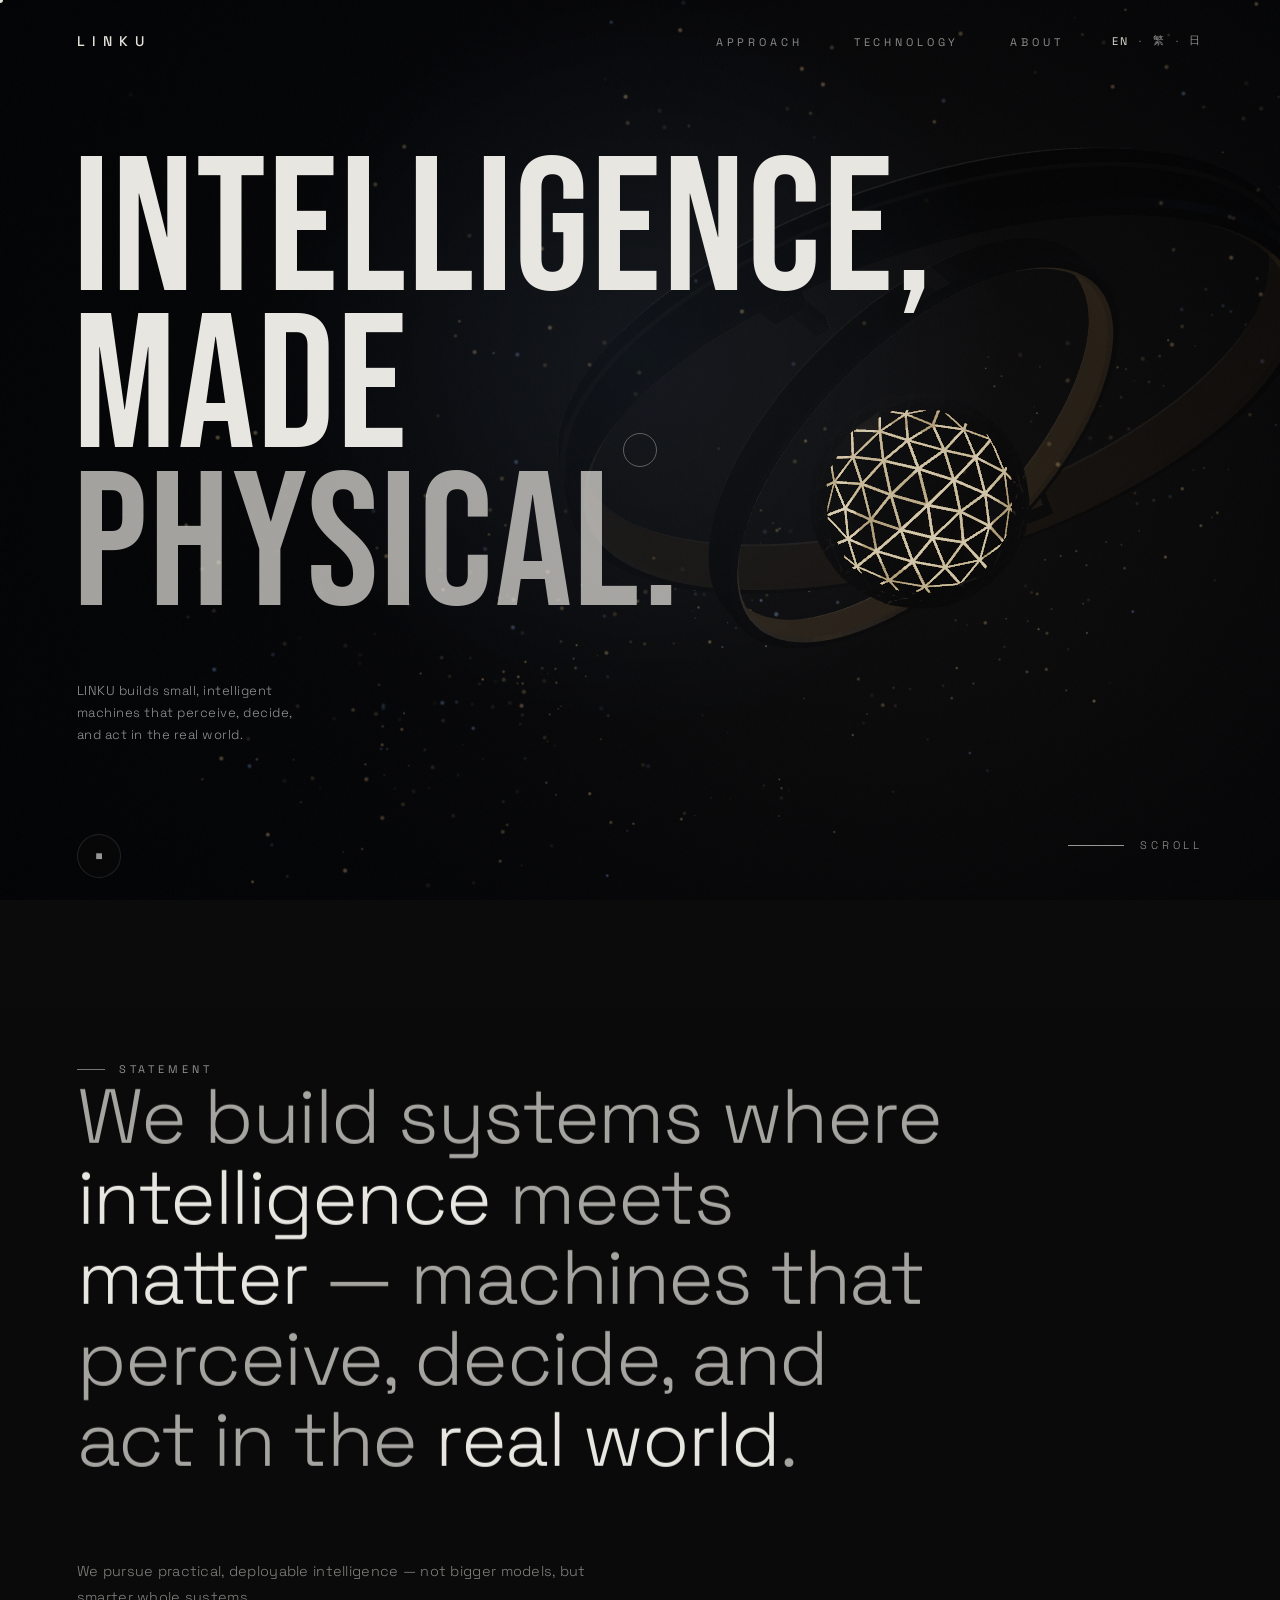
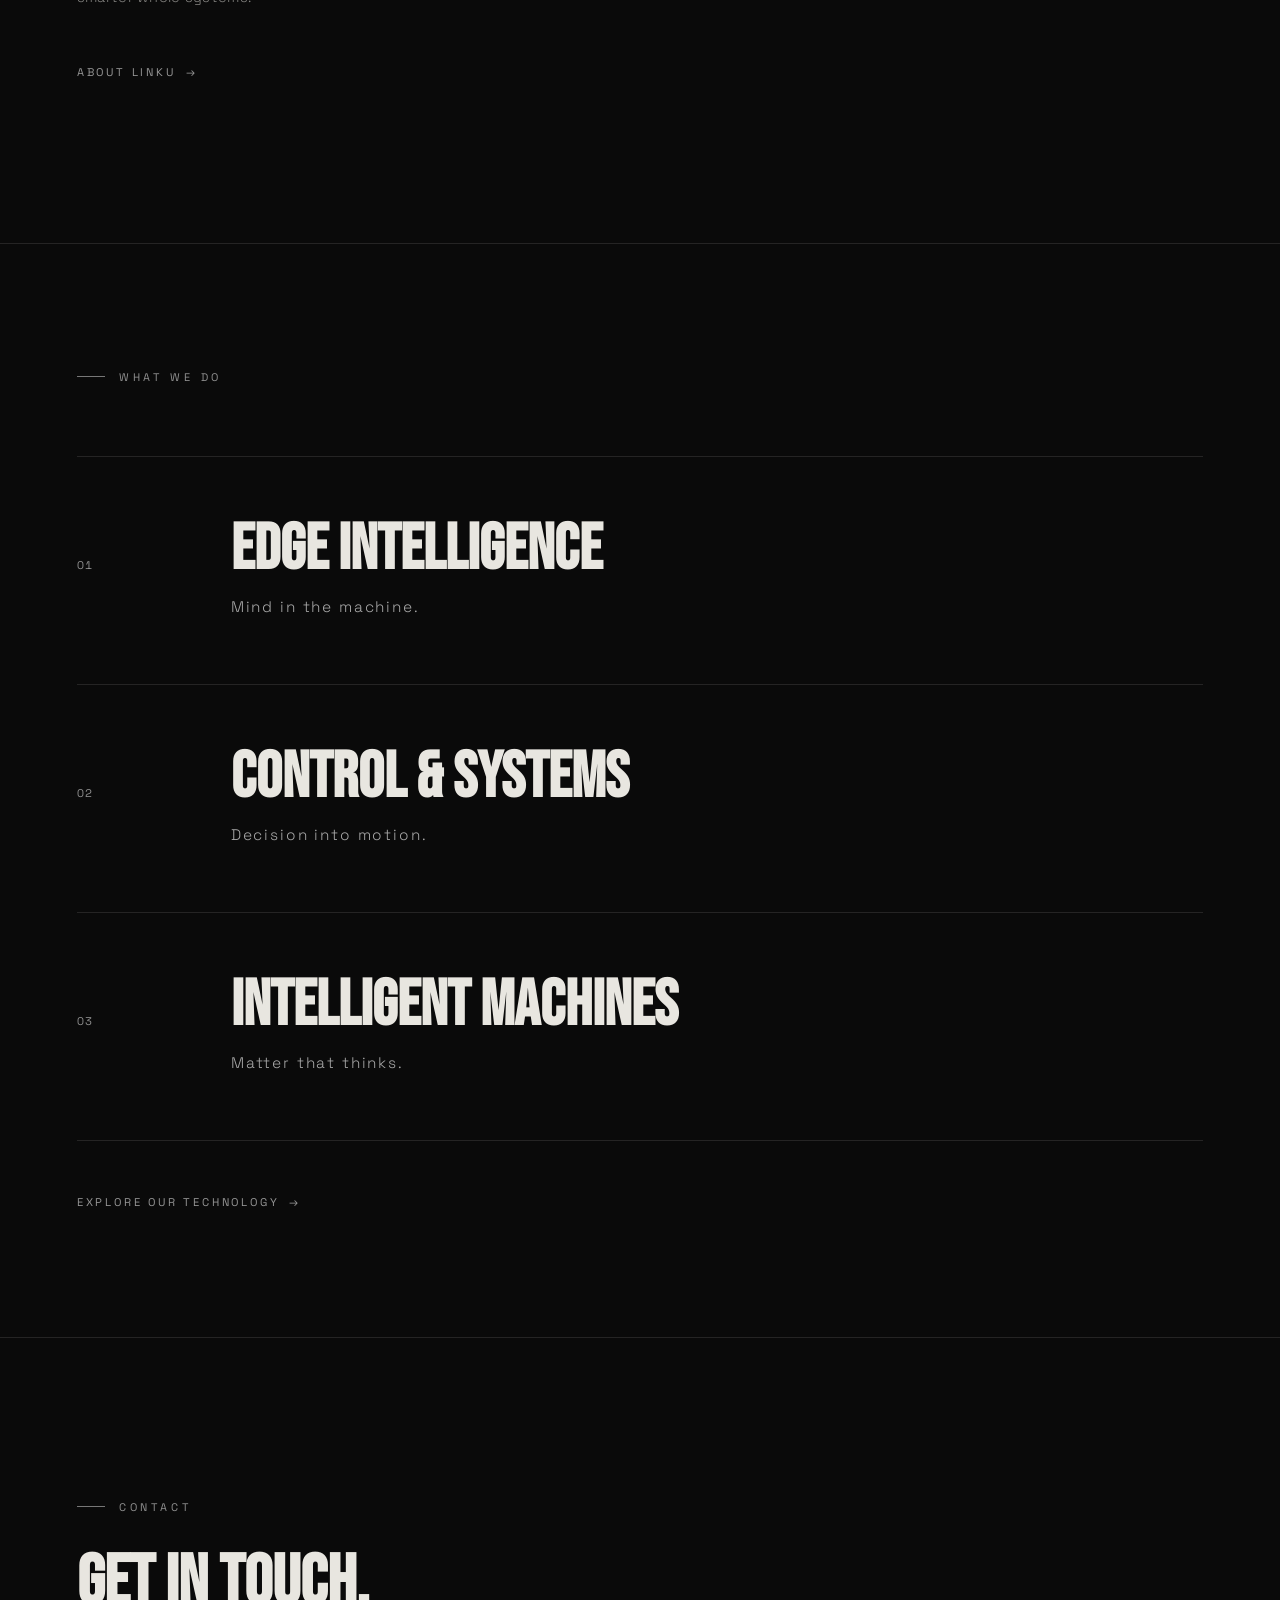
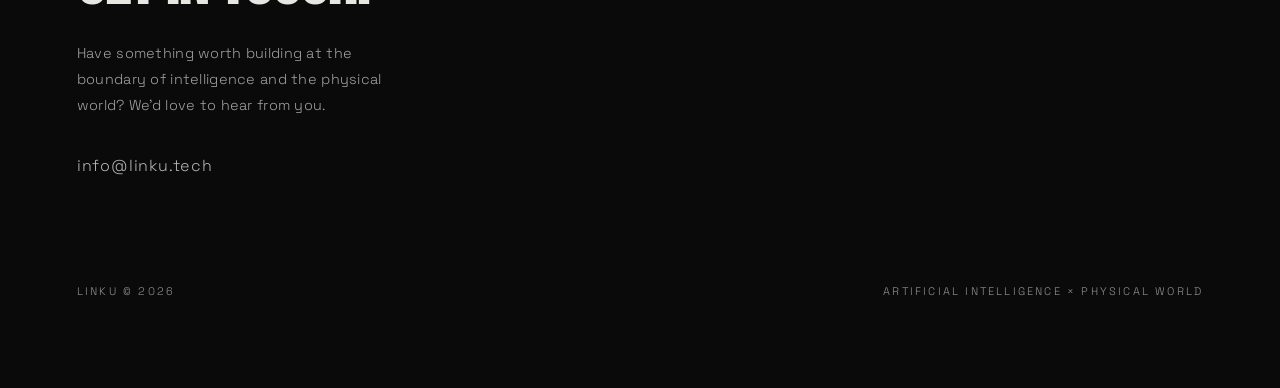
==== commit 26b35203: "fix(web): 修復語言導向深連結、CI 回歸測試、觸控無障礙與遺留死碼 - redirect script 保留 location.search/hash,避免自動語言導向丟失 query/#p" ====
--- a/index.html
+++ b/index.html
@@ -6,7 +6,7 @@
   <meta name="viewport" content="width=device-width, initial-scale=1.0" />
 
   <!-- First-visit language routing: send visitors to their language; an explicit choice (stored) always wins. en-pages only, so /zh/ and /ja/ stay crawlable. -->
-  <script>(function(){try{var K='linku_lang',s=localStorage.getItem(K),t=s;if(!t){var L=navigator.languages||[navigator.language||'en'];for(var i=0;i<L.length;i++){var l=(L[i]||'').toLowerCase();if(l.indexOf('zh')===0){t='zh';break}if(l.indexOf('ja')===0){t='ja';break}if(l.indexOf('en')===0){t='en';break}}}if(!t||t==='en')return;location.replace('/'+t+location.pathname)}catch(e){}})();</script>
+  <script>(function(){try{var K='linku_lang',s=localStorage.getItem(K),t=s;if(!t){var L=navigator.languages||[navigator.language||'en'];for(var i=0;i<L.length;i++){var l=(L[i]||'').toLowerCase();if(l.indexOf('zh')===0){t='zh';break}if(l.indexOf('ja')===0){t='ja';break}if(l.indexOf('en')===0){t='en';break}}}if(!t||t==='en')return;location.replace('/'+t+location.pathname+location.search+location.hash)}catch(e){}})();</script>
 
   <!-- Favicon -->
   <link rel="icon" href="/assets/favicon.svg" type="image/svg+xml" />
@@ -41,6 +41,7 @@
   <meta name="twitter:title" content="LINKU — Intelligence, made physical." />
   <meta name="twitter:description" content="At the boundary of artificial intelligence and the physical world." />
   <meta name="twitter:image" content="https://linku.tech/assets/og-image.png" />
+  <meta name="twitter:image:alt" content="LINKU — Intelligence, made physical." />
 
   <link rel="preconnect" href="https://fonts.googleapis.com" />
   <link rel="preconnect" href="https://fonts.gstatic.com" crossorigin />
--- a/assets/styles.css
+++ b/assets/styles.css
@@ -320,7 +320,8 @@
   transition: width 0.3s ease;
 }
 
-.nav-links a:hover {
+.nav-links a:hover,
+.nav-links a:focus-visible {
   color: var(--cream);
 }
 
@@ -352,6 +353,7 @@
 }
 
 .lang-switch a:hover,
+.lang-switch a:focus-visible,
 .lang-switch a.active {
   color: var(--cream);
 }
@@ -579,17 +581,6 @@
   letter-spacing: 0.02em;
   color: rgba(232, 230, 224, 0.55);
   max-width: 58ch;
-}
-
-.pillar-desc {
-  margin-top: 10px;
-  font-family: var(--body);
-  font-weight: 300;
-  font-size: 0.8rem;
-  line-height: 1.7;
-  letter-spacing: 0.04em;
-  color: rgba(255, 255, 255, 0.42);
-  max-width: 46ch;
 }
 
 /* ---------- About page ---------- */
@@ -1026,21 +1017,6 @@
   }
 }
 
-/* ---------- Projects ---------- */
-.projects {
-  padding-top: clamp(100px, 14vh, 180px);
-  padding-bottom: clamp(100px, 14vh, 180px);
-  border-top: 1px solid var(--line);
-}
-
-.projects-head {
-  display: flex;
-  justify-content: space-between;
-  align-items: baseline;
-  flex-wrap: wrap;
-  gap: 16px;
-}
-
 .more {
   font-size: 0.65rem;
   letter-spacing: var(--label-tracking);
@@ -1093,108 +1069,6 @@
 
 .more-link:hover .arrow {
   transform: translateX(5px);
-}
-
-.project-list {
-  margin-top: clamp(48px, 8vh, 96px);
-}
-
-.project {
-  display: block;
-  text-decoration: none;
-  color: inherit;
-  border-top: 1px solid var(--line);
-  padding: clamp(28px, 4vw, 48px) 0;
-  position: relative;
-}
-
-.project:last-child {
-  border-bottom: 1px solid var(--line);
-}
-
-.project-row {
-  display: flex;
-  align-items: center;
-  justify-content: space-between;
-  gap: 24px;
-  flex-wrap: wrap;
-}
-
-.project-name-wrap {
-  display: flex;
-  align-items: center;
-  gap: 24px;
-  flex-wrap: wrap;
-}
-
-.project-name {
-  font-family: var(--display);
-  font-size: clamp(48px, 9vw, 132px);
-  line-height: 0.9;
-  color: var(--cream);
-  transition: transform 0.5s cubic-bezier(0.16, 1, 0.3, 1), color 0.4s ease;
-}
-
-.badge {
-  display: inline-flex;
-  align-items: center;
-  gap: 8px;
-  font-size: 11px;
-  letter-spacing: 0.25em;
-  text-transform: uppercase;
-  color: var(--live);
-  border: 1px solid color-mix(in oklch, var(--live) 40%, transparent);
-  padding: 6px 12px;
-  border-radius: 100px;
-  align-self: center;
-}
-
-.badge .dot {
-  width: 6px;
-  height: 6px;
-  border-radius: 50%;
-  background: var(--live);
-  box-shadow: 0 0 0 0 color-mix(in oklch, var(--live) 60%, transparent);
-  animation: pulse 2s infinite;
-}
-
-@keyframes pulse {
-  0% {
-    box-shadow: 0 0 0 0 color-mix(in oklch, var(--live) 60%, transparent);
-  }
-
-  70% {
-    box-shadow: 0 0 0 7px transparent;
-  }
-
-  100% {
-    box-shadow: 0 0 0 0 transparent;
-  }
-}
-
-.project-arrow {
-  font-family: var(--body);
-  font-size: 28px;
-  color: var(--muted);
-  transition: transform 0.5s cubic-bezier(0.16, 1, 0.3, 1), color 0.4s ease;
-}
-
-.project-meta {
-  margin-top: 14px;
-  font-size: 0.8rem;
-  font-style: italic;
-  letter-spacing: 0.08em;
-  color: rgba(255, 255, 255, 0.6);
-  max-width: 46ch;
-}
-
-.project:hover .project-name {
-  transform: translateX(18px);
-}
-
-.project:hover .project-arrow {
-  transform: translate(8px, -8px);
-  color: var(--cream);
 }
 
 /* ---------- Pillars (What We Do) ---------- */
@@ -1717,7 +1591,13 @@
     color: var(--cream);
   }
 
-  .lang-switch a,
+  .lang-switch a {
+    min-height: 44px;
+    display: inline-flex;
+    align-items: center;
+    text-shadow: 0 1px 9px rgba(10, 10, 10, 0.9);
+  }
+
   .lang-switch .sep {
     text-shadow: 0 1px 9px rgba(10, 10, 10, 0.9);
   }
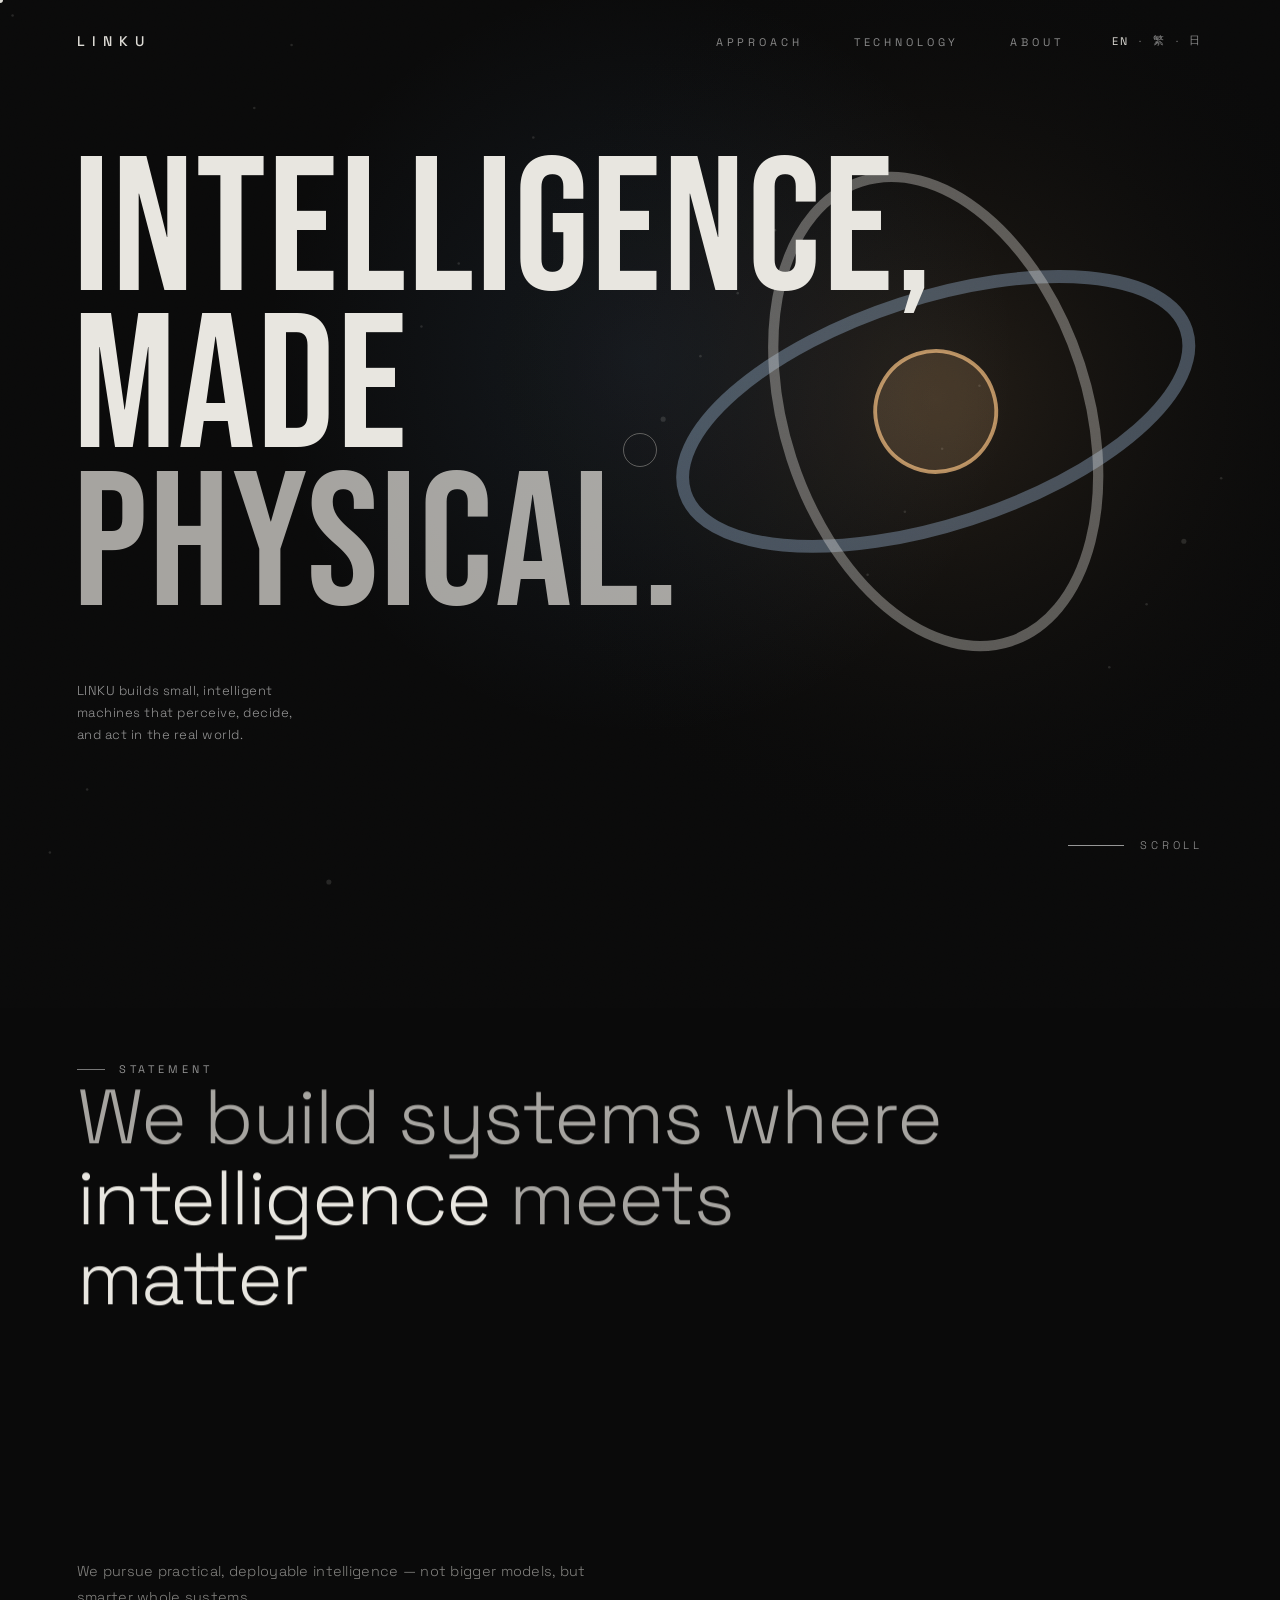
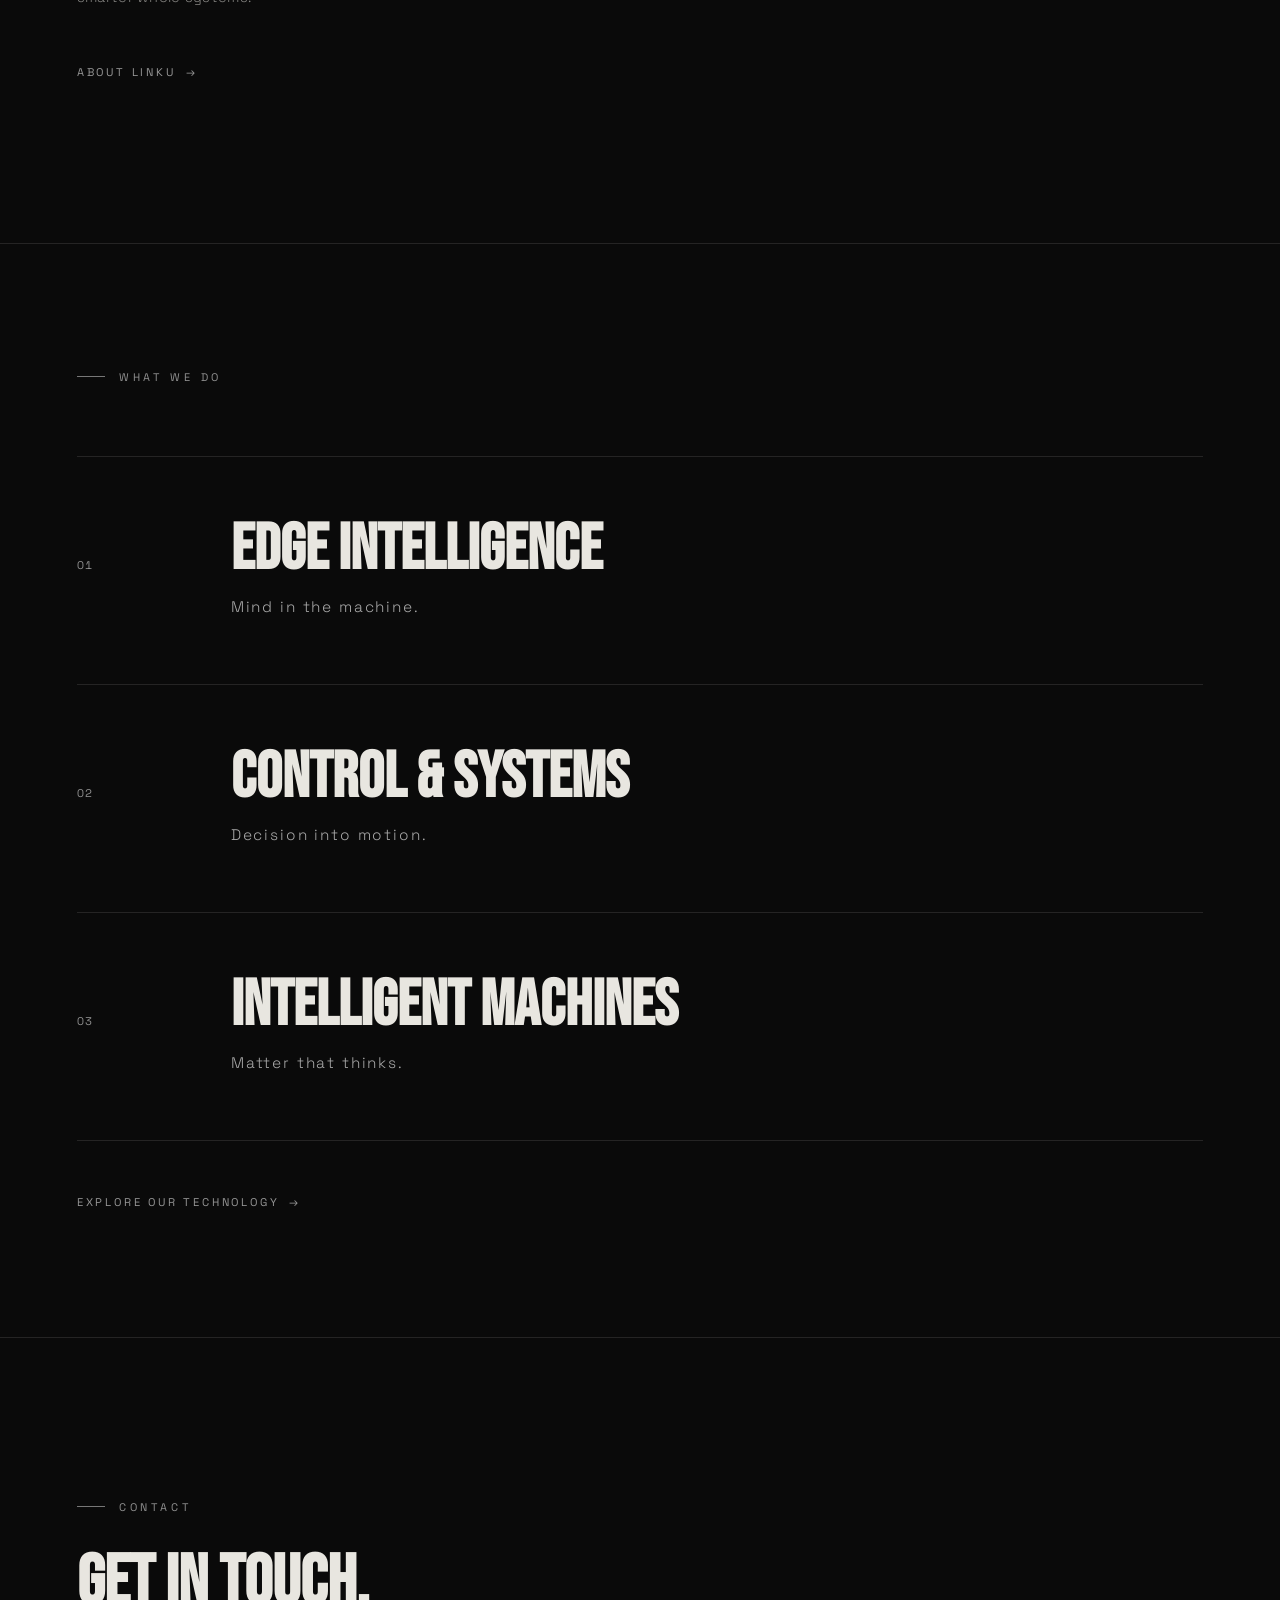
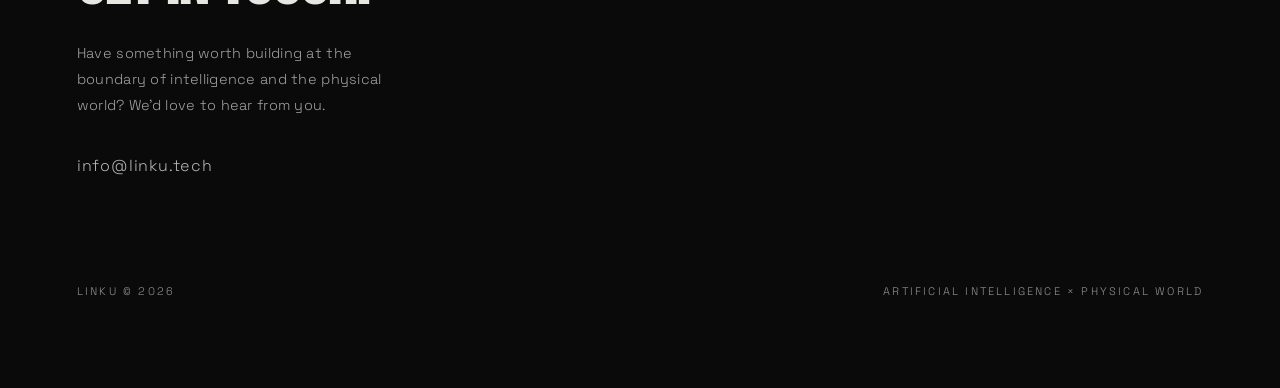
==== commit a81f08c9: "fix(web): make language URLs explicit" ====
--- a/index.html
+++ b/index.html
@@ -4,9 +4,6 @@
 <head>
   <meta charset="UTF-8" />
   <meta name="viewport" content="width=device-width, initial-scale=1.0" />
-
-  <!-- First-visit language routing: send visitors to their language; an explicit choice (stored) always wins. en-pages only, so /zh/ and /ja/ stay crawlable. -->
-  <script>(function(){try{var K='linku_lang',s=localStorage.getItem(K),t=s;if(!t){var L=navigator.languages||[navigator.language||'en'];for(var i=0;i<L.length;i++){var l=(L[i]||'').toLowerCase();if(l.indexOf('zh')===0){t='zh';break}if(l.indexOf('ja')===0){t='ja';break}if(l.indexOf('en')===0){t='en';break}}}if(!t||t==='en')return;location.replace('/'+t+location.pathname+location.search+location.hash)}catch(e){}})();</script>
 
   <!-- Favicon -->
   <link rel="icon" href="/assets/favicon.svg" type="image/svg+xml" />
--- a/assets/styles.css
+++ b/assets/styles.css
@@ -3,9 +3,7 @@
   --cream: #e8e6e0;
   --muted: #969696;
   --muted-dim: #777;
-  --ghost: #1b1b1b;
   --line: rgba(232, 230, 224, 0.12);
-  --live: oklch(0.72 0.16 150);
   --amber: #e8b478;
   --steel: #8194ab;
   --display: 'Bebas Neue', sans-serif;
@@ -363,6 +361,19 @@
   user-select: none;
 }
 
+.brand:focus-visible,
+.nav-links a:focus-visible,
+.lang-switch a:focus-visible,
+.more-link:focus-visible,
+.contact-mail:focus-visible,
+.about-facts a:focus-visible,
+.scene-toggle:focus-visible,
+.proof-control:focus-visible,
+.proof-summary:focus-visible {
+  outline: 2px solid var(--cream);
+  outline-offset: 4px;
+}
+
 /* ---------- Hero ---------- */
 .hero {
   min-height: 100vh;
@@ -830,6 +841,12 @@
   cursor: crosshair;
   touch-action: pan-y;
   /* keep page scroll alive over the canvas on touch */
+}
+
+.proof-still-image {
+  display: block;
+  width: 100%;
+  height: auto;
 }
 
 .proof-caps {
@@ -1017,13 +1034,6 @@
   }
 }
 
-.more {
-  font-size: 0.65rem;
-  letter-spacing: var(--label-tracking);
-  color: rgba(255, 255, 255, var(--label-opacity));
-  text-transform: uppercase;
-}
-
 /* ---------- Section link (routes to a dedicated page) ---------- */
 .more-link {
   display: inline-block;
@@ -1283,8 +1293,7 @@
 html.motion-paused body::before,
 html.motion-paused body::after,
 html.motion-paused .scroll-cue,
-html.motion-paused .scroll-cue .bar::after,
-html.motion-paused .badge .dot {
+html.motion-paused .scroll-cue .bar::after {
   animation-play-state: paused !important;
 }
 
@@ -1396,8 +1405,6 @@
   max-width: 42ch;
 }
 
-html[lang="zh-Hant"] .project-meta,
-html[lang="ja"] .project-meta,
 html[lang="zh-Hant"] .contact-note,
 html[lang="ja"] .contact-note {
   font-family: var(--cjk-body);
@@ -1408,9 +1415,7 @@
 }
 
 html[lang="zh-Hant"] .statement-fact,
-html[lang="ja"] .statement-fact,
-html[lang="zh-Hant"] .pillar-desc,
-html[lang="ja"] .pillar-desc {
+html[lang="ja"] .statement-fact {
   font-family: var(--cjk-body);
   letter-spacing: 0.04em;
   line-height: 1.9;
@@ -1526,9 +1531,7 @@
 html[lang="zh-Hant"] .nav-links a,
 html[lang="ja"] .nav-links a,
 html[lang="zh-Hant"] .label,
-html[lang="ja"] .label,
-html[lang="zh-Hant"] .more,
-html[lang="ja"] .more {
+html[lang="ja"] .label {
   font-family: var(--cjk-body);
 }
 
@@ -1562,6 +1565,9 @@
   }
 
   .brand {
+    min-height: 44px;
+    display: inline-flex;
+    align-items: center;
     letter-spacing: 0.3em;
     text-shadow: 0 1px 9px rgba(10, 10, 10, 0.9);
   }
@@ -1592,9 +1598,11 @@
   }
 
   .lang-switch a {
+    min-width: 44px;
     min-height: 44px;
     display: inline-flex;
     align-items: center;
+    justify-content: center;
     text-shadow: 0 1px 9px rgba(10, 10, 10, 0.9);
   }
 
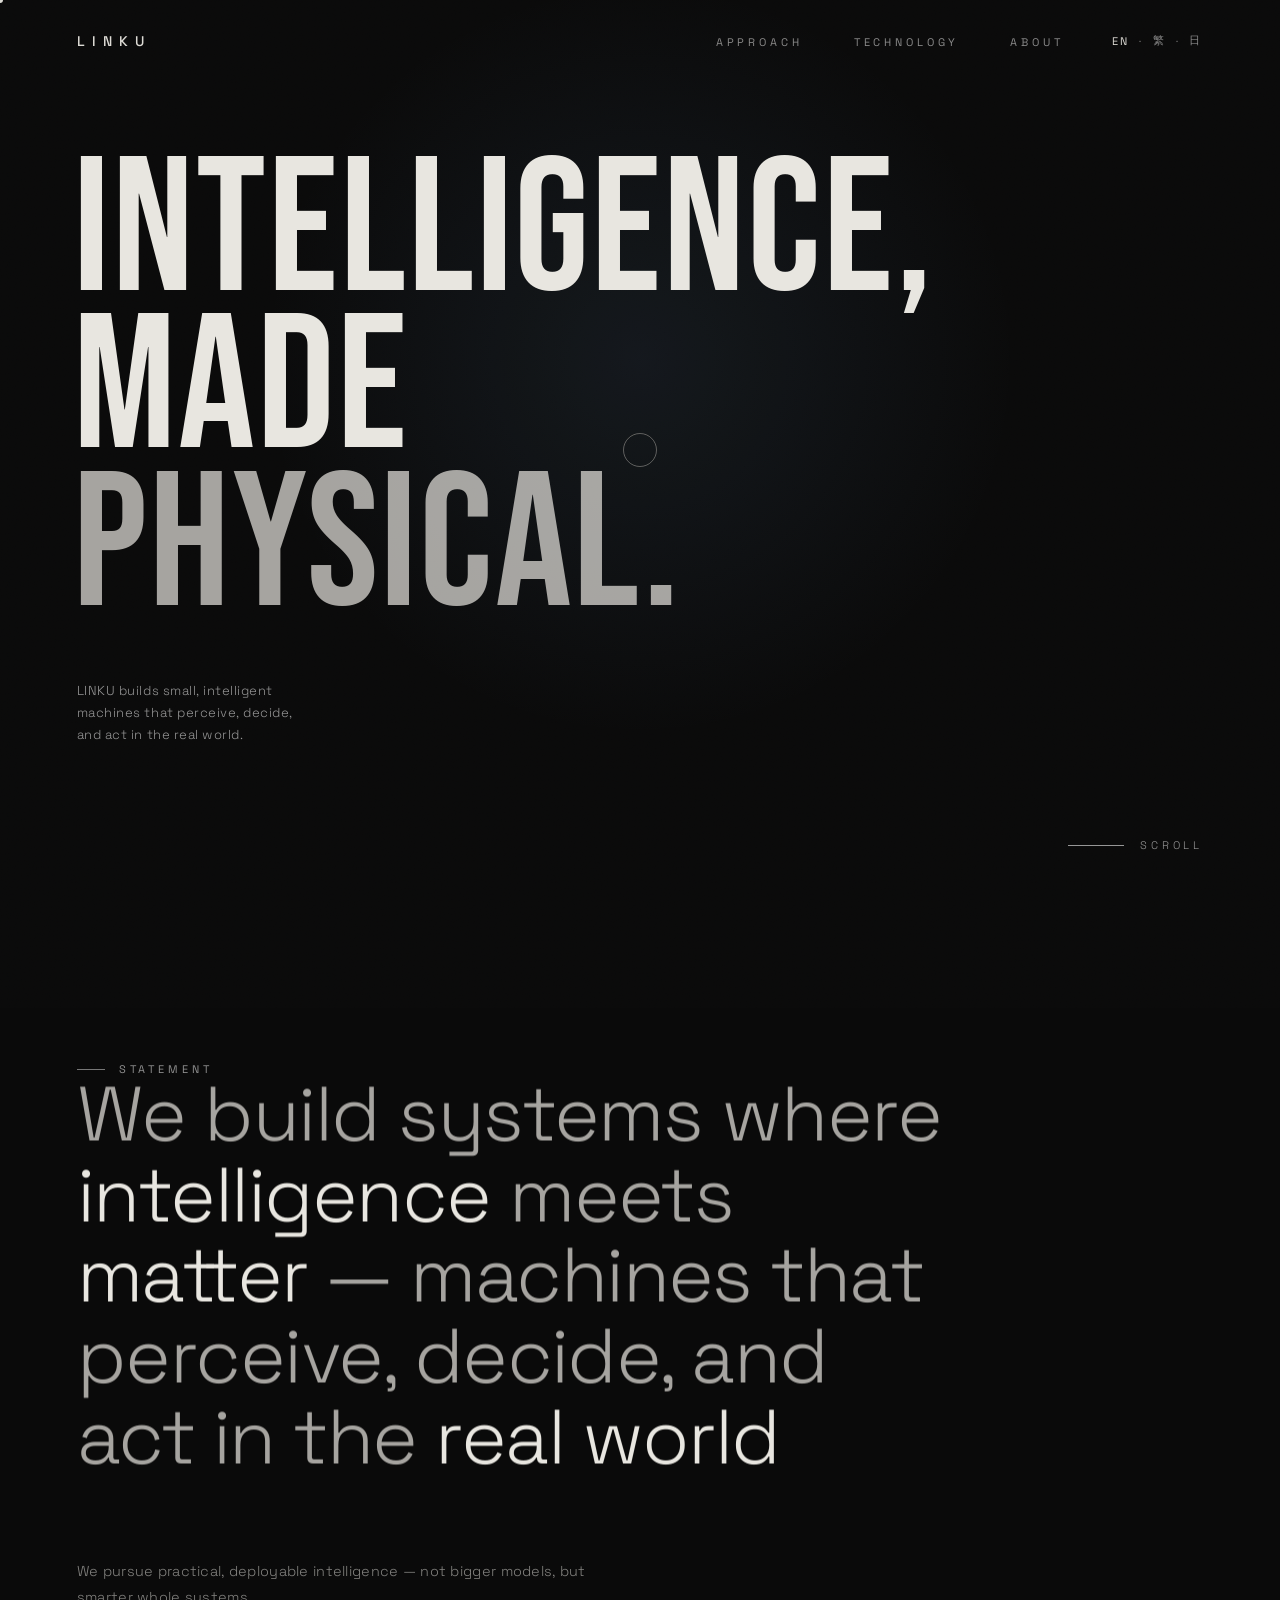
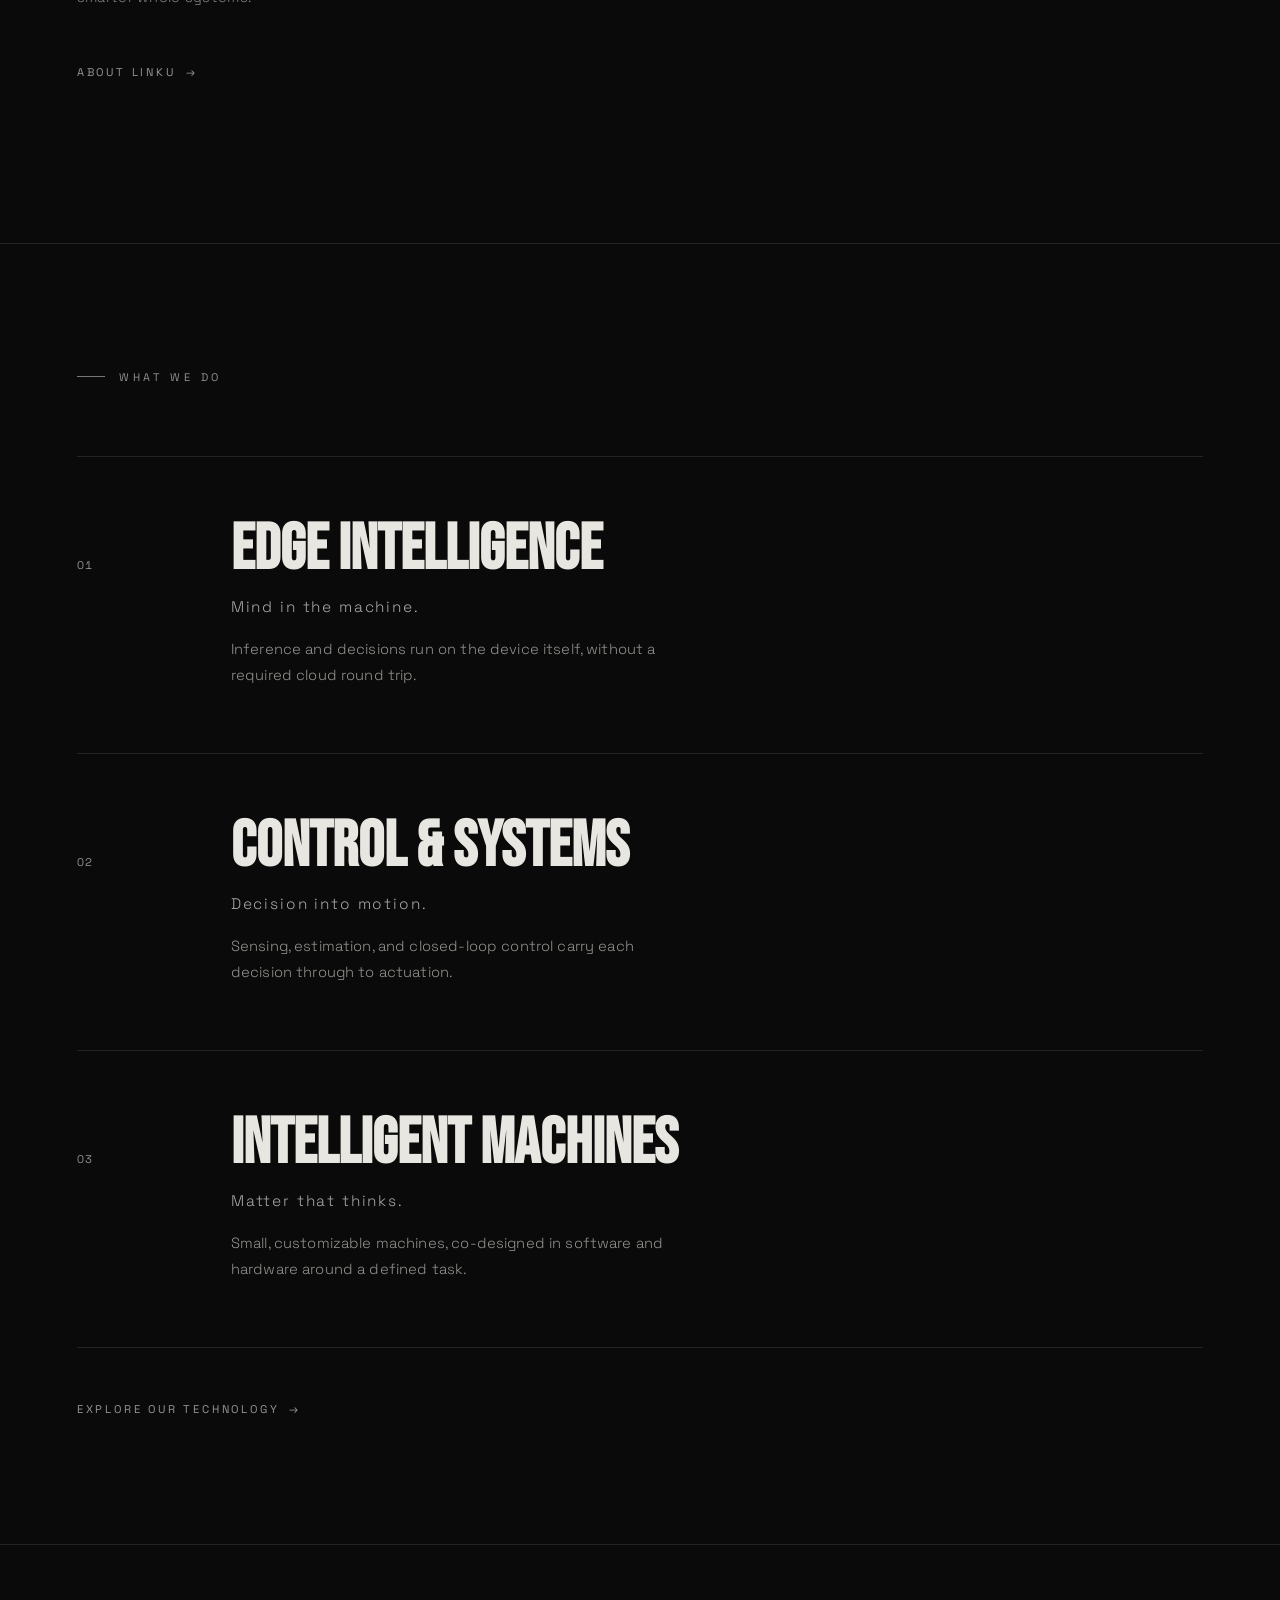
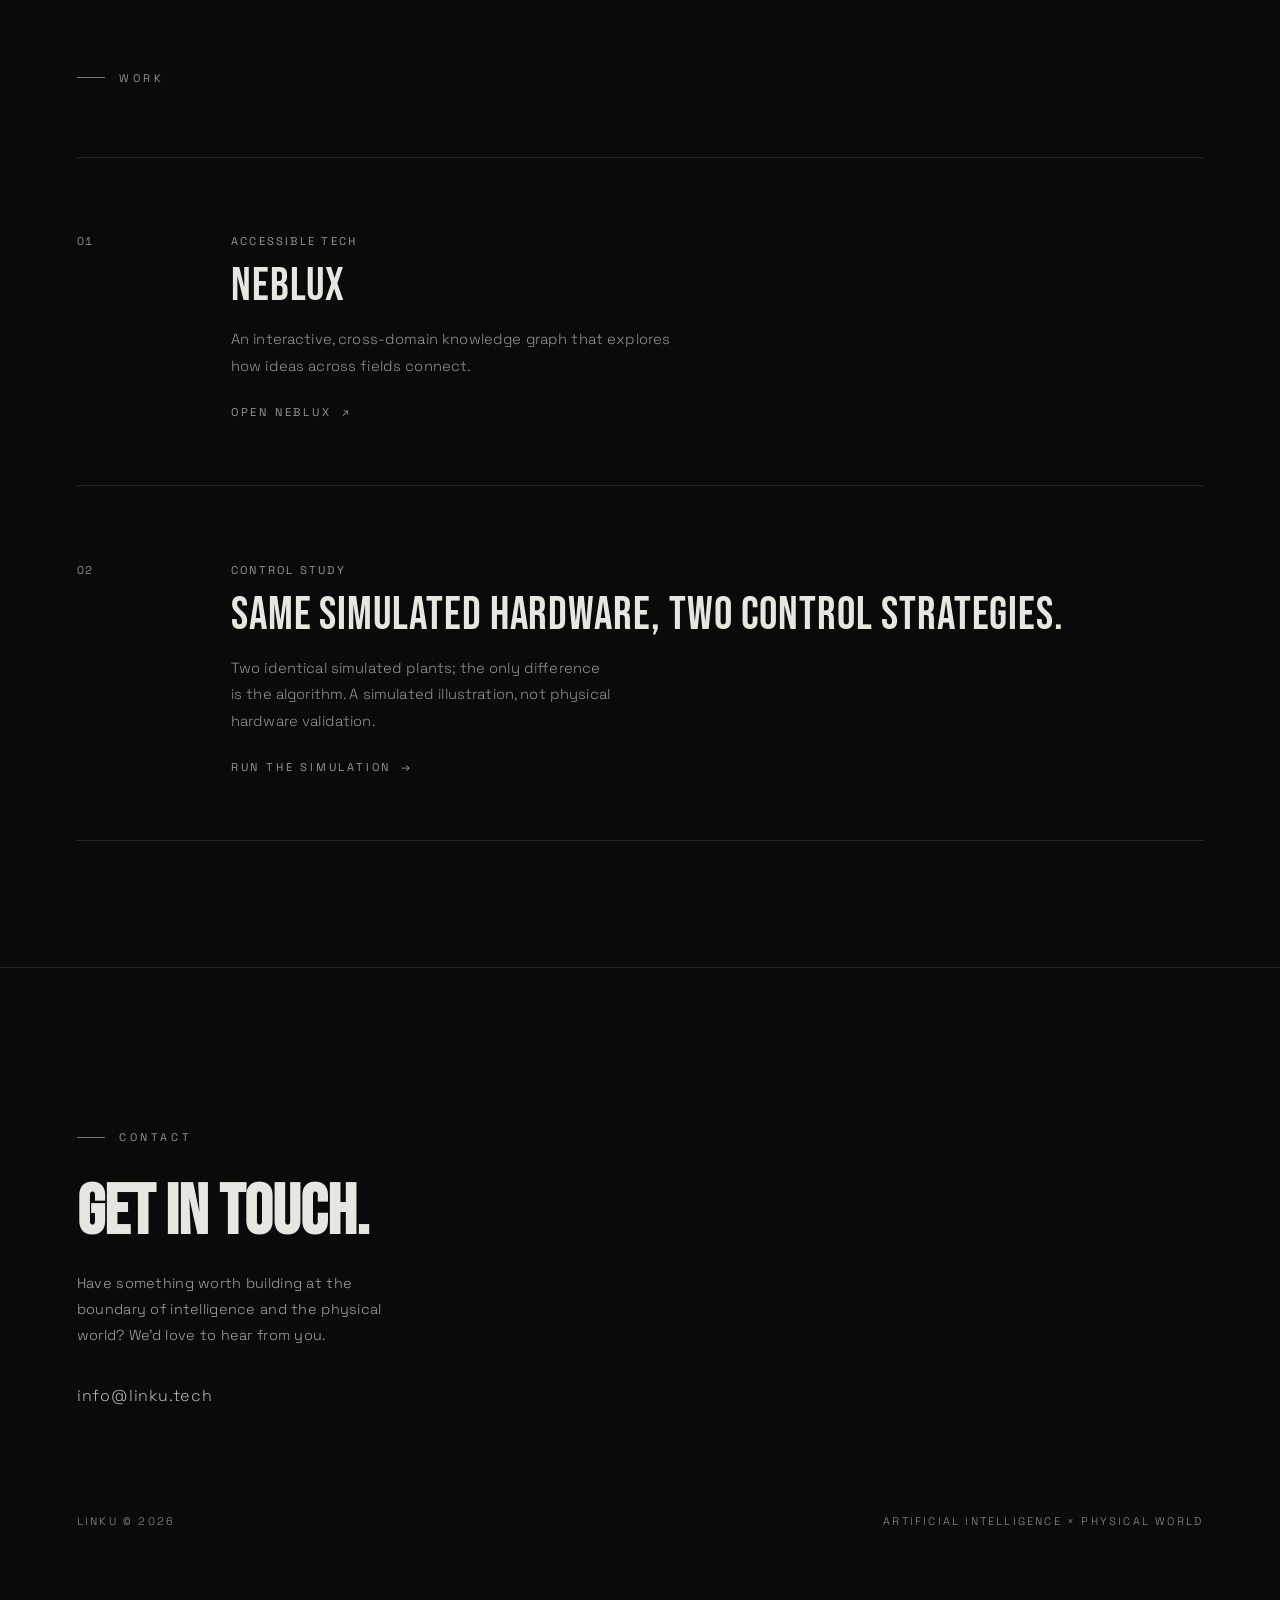
==== commit 32681e79: "feat(web): add home substance and clear closeout debt Home (en/zh/ja): one capability line per pilla" ====
--- a/index.html
+++ b/index.html
@@ -46,6 +46,7 @@
     rel="stylesheet" />
 
   <link rel="stylesheet" href="/assets/styles.css" />
+  <script src="/assets/vt-gate.js"></script>
 
   <!-- Structured data: Organization + WebSite (entity disambiguation for search) -->
   <script type="application/ld+json">
@@ -151,6 +152,7 @@
           <div>
             <h2 class="pillar-title">Edge Intelligence</h2>
             <p class="pillar-tag">Mind in the machine.</p>
+            <p class="pillar-desc">Inference and decisions run on the device itself, without a required cloud round trip.</p>
           </div>
         </div>
         <div class="pillar reveal">
@@ -158,6 +160,7 @@
           <div>
             <h2 class="pillar-title">Control &amp; Systems</h2>
             <p class="pillar-tag">Decision into motion.</p>
+            <p class="pillar-desc">Sensing, estimation, and closed-loop control carry each decision through to actuation.</p>
           </div>
         </div>
         <div class="pillar reveal">
@@ -165,10 +168,36 @@
           <div>
             <h2 class="pillar-title">Intelligent Machines</h2>
             <p class="pillar-tag">Matter that thinks.</p>
+            <p class="pillar-desc">Small, customizable machines, co-designed in software and hardware around a defined task.</p>
           </div>
         </div>
       </div>
       <a class="more-link reveal" href="/technology/" data-cursor="hover">Explore our technology<span class="arrow">&#8594;</span></a>
+    </section>
+
+    <!-- WORK -->
+    <section class="work section-pad" id="projects" data-screen-label="Work">
+      <div class="label reveal">Work</div>
+      <div class="work-list">
+        <article class="work-item reveal">
+          <div class="pillar-num">01</div>
+          <div>
+            <p class="work-kind">Accessible tech</p>
+            <h2 class="work-title">Neblux</h2>
+            <p class="work-desc">An interactive, cross-domain knowledge graph that explores how ideas across fields connect.</p>
+            <a class="more-link" href="https://neblux.linku.tech" target="_blank" rel="noopener" data-cursor="hover">Open Neblux<span class="arrow">&#8599;</span></a>
+          </div>
+        </article>
+        <article class="work-item reveal">
+          <div class="pillar-num">02</div>
+          <div>
+            <p class="work-kind">Control study</p>
+            <h2 class="work-title">Same simulated hardware, two control strategies.</h2>
+            <p class="work-desc">Two identical simulated plants; the only difference is the algorithm. A simulated illustration, not physical hardware validation.</p>
+            <a class="more-link" href="/technology/#proof" data-cursor="hover">Run the simulation<span class="arrow">&#8594;</span></a>
+          </div>
+        </article>
+      </div>
     </section>
 
     <!-- CONTACT -->
--- a/assets/styles.css
+++ b/assets/styles.css
@@ -650,7 +650,7 @@
 
 .about-facts > div {
   display: grid;
-  grid-template-columns: 150px 1fr;
+  grid-template-columns: 150px minmax(0, 1fr);
   gap: 24px;
   align-items: baseline;
   padding: 18px 0;
@@ -685,6 +685,19 @@
 
 .about-facts a:hover {
   border-color: var(--cream);
+}
+
+/* 320px-class screens: the fixed 150px label column left the value column
+   narrower than its longest unbreakable token (the e-mail address). */
+@media (max-width: 340px) {
+  .about-facts > div {
+    grid-template-columns: 112px minmax(0, 1fr);
+    gap: 16px;
+  }
+
+  .about-facts dd {
+    overflow-wrap: anywhere;
+  }
 }
 
 /* About: narrative (left) + facts (right) as two columns on wider screens */
@@ -1109,11 +1122,13 @@
 @media (hover: hover) and (pointer: fine) {
 
   .pillar,
+  .work-item,
   .tech-item {
     position: relative;
   }
 
   .pillar::after,
+  .work-item::after,
   .tech-item::after {
     content: '';
     position: absolute;
@@ -1126,6 +1141,7 @@
   }
 
   .pillar:hover::after,
+  .work-item:hover::after,
   .tech-item:hover::after {
     opacity: 1;
   }
@@ -1157,6 +1173,68 @@
   color: rgba(255, 255, 255, var(--caption-opacity));
   text-transform: none;
   line-height: 1.7;
+}
+
+.pillar-desc,
+.work-desc {
+  margin-top: 16px;
+  font-family: var(--body);
+  font-weight: 300;
+  font-size: clamp(0.9rem, 1.15vw, 1rem);
+  line-height: 1.8;
+  letter-spacing: 0.01em;
+  color: rgba(232, 230, 224, 0.62);
+  max-width: 52ch;
+  text-wrap: pretty;
+}
+
+/* ---------- Work (home) ----------
+   Same row grid as the pillars so both lists share one left edge. */
+.work {
+  padding-top: clamp(100px, 14vh, 180px);
+  padding-bottom: clamp(100px, 14vh, 180px);
+  border-top: 1px solid var(--line);
+}
+
+.work-list {
+  margin-top: clamp(48px, 8vh, 96px);
+}
+
+.work-item {
+  display: grid;
+  grid-template-columns: 90px 1fr;
+  gap: clamp(20px, 5vw, 80px);
+  align-items: baseline;
+  border-top: 1px solid var(--line);
+  padding: clamp(36px, 5vw, 64px) 0;
+}
+
+.work-item:last-child {
+  border-bottom: 1px solid var(--line);
+}
+
+.work-kind {
+  font-family: var(--body);
+  font-weight: 400;
+  font-size: 0.7rem;
+  letter-spacing: 0.2em;
+  text-transform: uppercase;
+  color: var(--muted);
+}
+
+.work-title {
+  margin-top: 16px;
+  font-family: var(--display);
+  font-weight: 400;
+  font-size: clamp(2rem, 3.6vw, 3rem);
+  line-height: 1;
+  letter-spacing: 0.02em;
+  color: var(--cream);
+  text-wrap: balance;
+}
+
+.work-item .more-link {
+  margin-top: 26px;
 }
 
 /* ---------- Contact ---------- */
@@ -1314,6 +1392,8 @@
   .hero-sub,
   .statement-fact,
   .pillar-tag,
+  .pillar-desc,
+  .work-desc,
   .contact-note,
   .tech-desc,
   .tech-hero-sub,
@@ -1337,7 +1417,8 @@
     letter-spacing: 0.15em;
   }
 
-  .pillar {
+  .pillar,
+  .work-item {
     grid-template-columns: 48px 1fr;
   }
 
@@ -1526,6 +1607,33 @@
   letter-spacing: 0.2em;
 }
 
+html[lang="zh-Hant"] .work-title,
+html[lang="ja"] .work-title {
+  font-family: var(--cjk-display);
+  font-weight: 500;
+  font-size: clamp(1.6rem, 2.8vw, 2.2rem);
+  line-height: 1.3;
+  letter-spacing: 0.03em;
+}
+
+/* break the long Japanese title at phrase boundaries where supported;
+   overflow-wrap lets a phrase wider than the column still break (320px) */
+html[lang="ja"] .work-title {
+  word-break: auto-phrase;
+  overflow-wrap: anywhere;
+}
+
+html[lang="zh-Hant"] .pillar-desc,
+html[lang="ja"] .pillar-desc,
+html[lang="zh-Hant"] .work-desc,
+html[lang="ja"] .work-desc {
+  font-family: var(--cjk-body);
+  letter-spacing: 0.03em;
+  line-height: 1.9;
+}
+
+html[lang="zh-Hant"] .work-kind,
+html[lang="ja"] .work-kind,
 html[lang="zh-Hant"] .pillar-tag,
 html[lang="ja"] .pillar-tag,
 html[lang="zh-Hant"] .nav-links a,
@@ -1628,3 +1736,75 @@
     margin-top: 20px;
   }
 }
+
+/* Respect reduced motion for document scrolling as well as animation. */
+@media (prefers-reduced-motion: reduce) {
+  html { scroll-behavior: auto; }
+}
+
+/* Paused simulation inputs do not queue invisible changes. */
+.proof-control:disabled {
+  color: var(--muted-dim);
+  border-color: var(--line);
+  background: none;
+  cursor: default;
+}
+.proof-paused-note {
+  flex-basis: 100%;
+  color: var(--muted);
+  font-size: 0.8125rem;
+  line-height: 1.7;
+  letter-spacing: 0.04em;
+}
+
+/* Immediate press feedback uses the existing brand palette. */
+.brand:active,
+.nav-links a:active,
+.lang-switch a:active,
+.more-link:active,
+.contact-mail:active,
+.about-facts a:active {
+  color: var(--amber);
+  transition: none;
+}
+.scene-toggle:active {
+  color: var(--amber);
+  border-color: var(--amber);
+  background: color-mix(in srgb, var(--amber) 14%, var(--bg));
+  transition: none;
+}
+
+/* Touch targets also apply to tablets and devices with mixed inputs. */
+@media (any-pointer: coarse) {
+  .brand,
+  .nav-links a,
+  .lang-switch a {
+    min-width: 44px;
+    min-height: 44px;
+    display: inline-flex;
+    align-items: center;
+  }
+  .lang-switch a { justify-content: center; }
+  nav, .nav-right, .nav-links { flex-wrap: wrap; }
+  nav { gap: 8px 20px; }
+  .nav-right { justify-content: flex-end; }
+}
+
+/* Improve dense simulation text without changing the site typography. */
+.proof-hint,
+.proof-hint-touch,
+html[lang="zh-Hant"] .proof-hint,
+html[lang="ja"] .proof-hint,
+html[lang="zh-Hant"] .proof-hint-touch,
+html[lang="ja"] .proof-hint-touch {
+  font-size: 0.8125rem;
+  line-height: 1.9;
+  letter-spacing: 0.08em;
+}
+.proof-spec {
+  font-size: 0.8125rem;
+  line-height: 2;
+  overflow-wrap: anywhere;
+}
+.proof-cap { font-size: 0.75rem; }
+.proof-summary { font-size: 0.8125rem; }
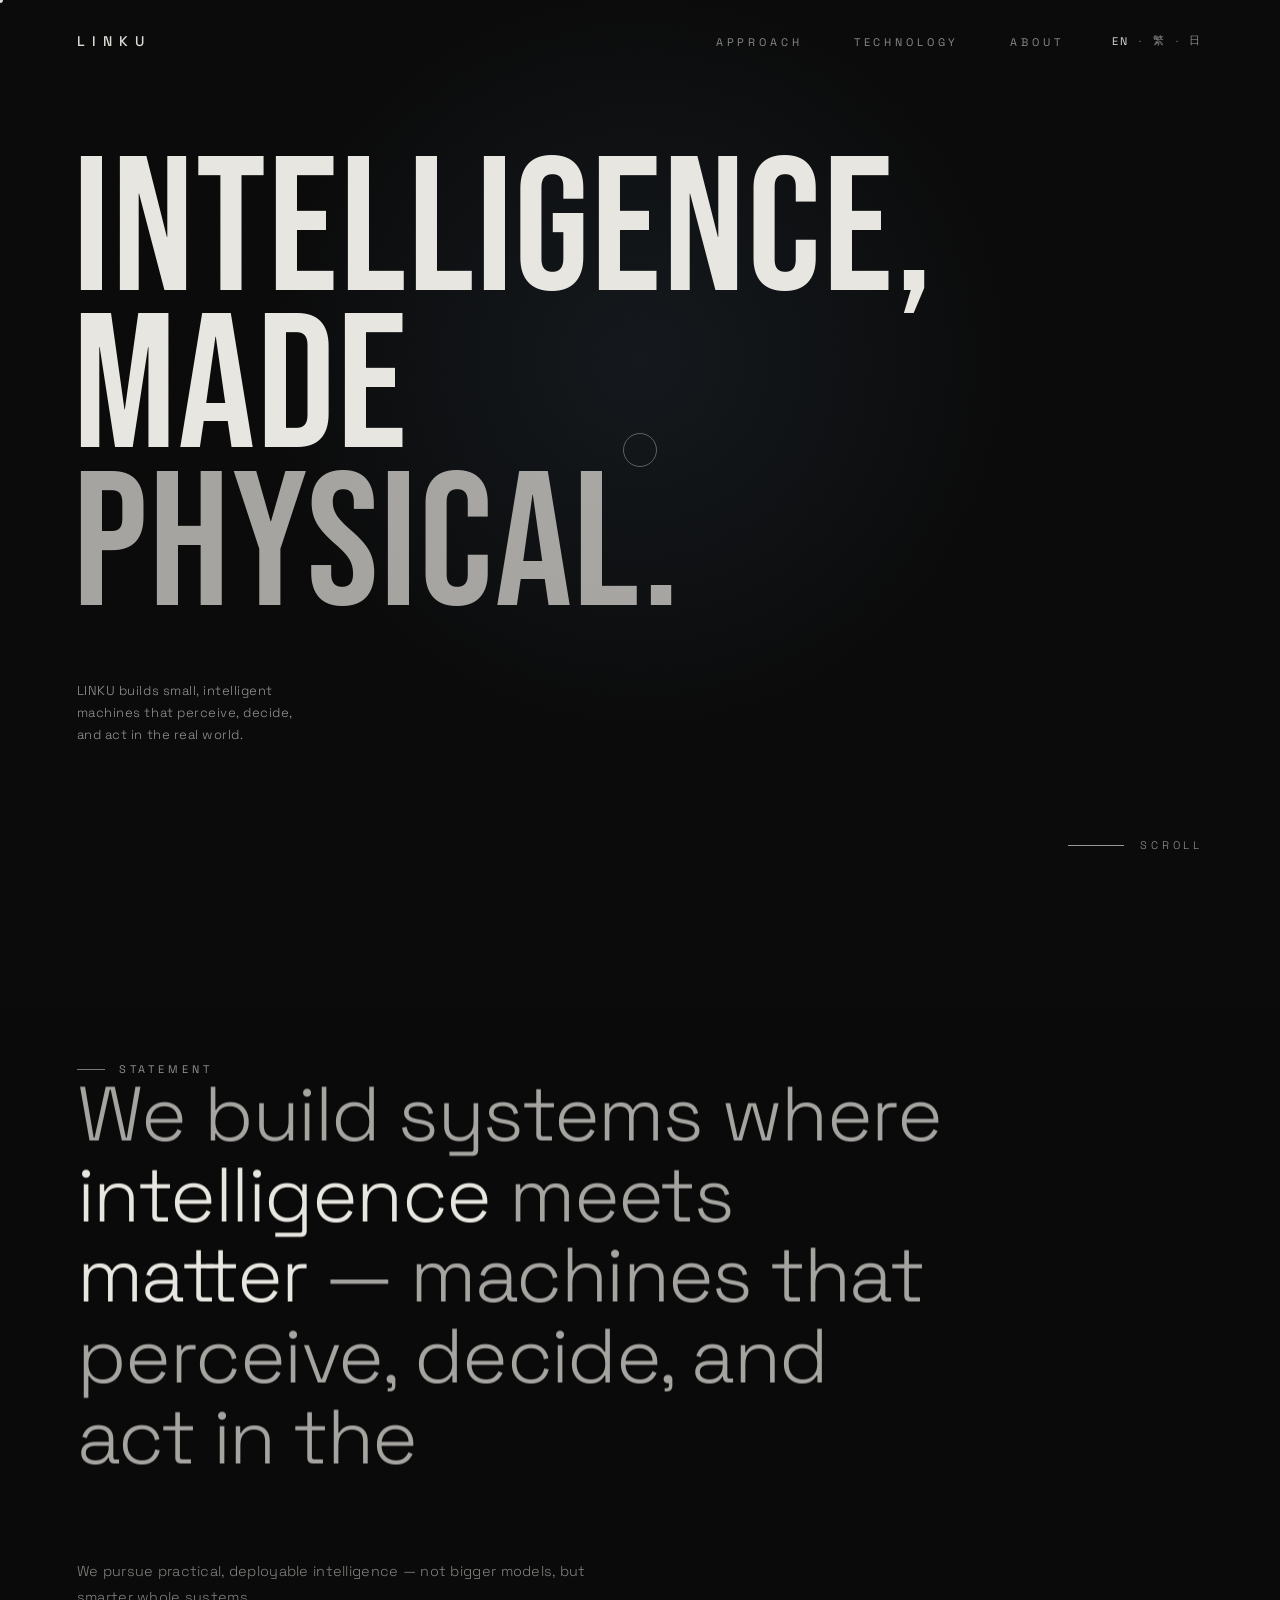
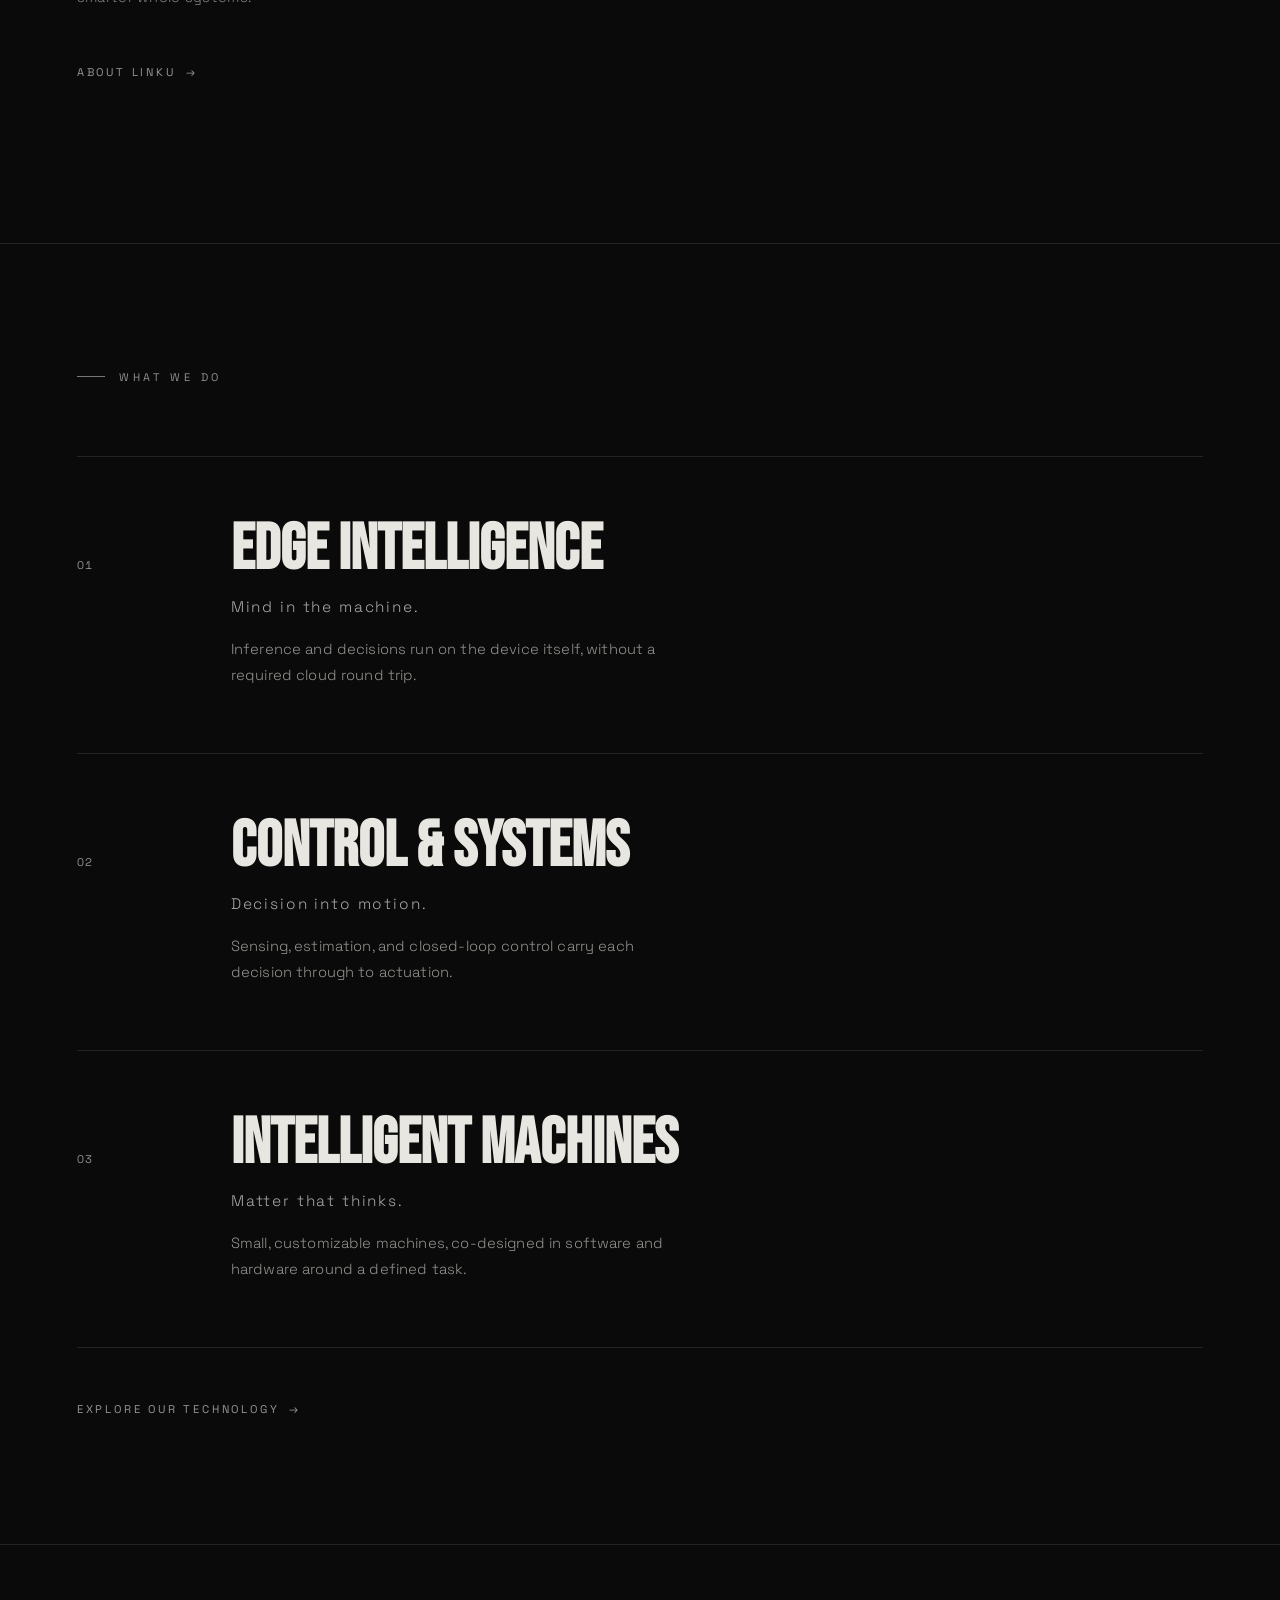
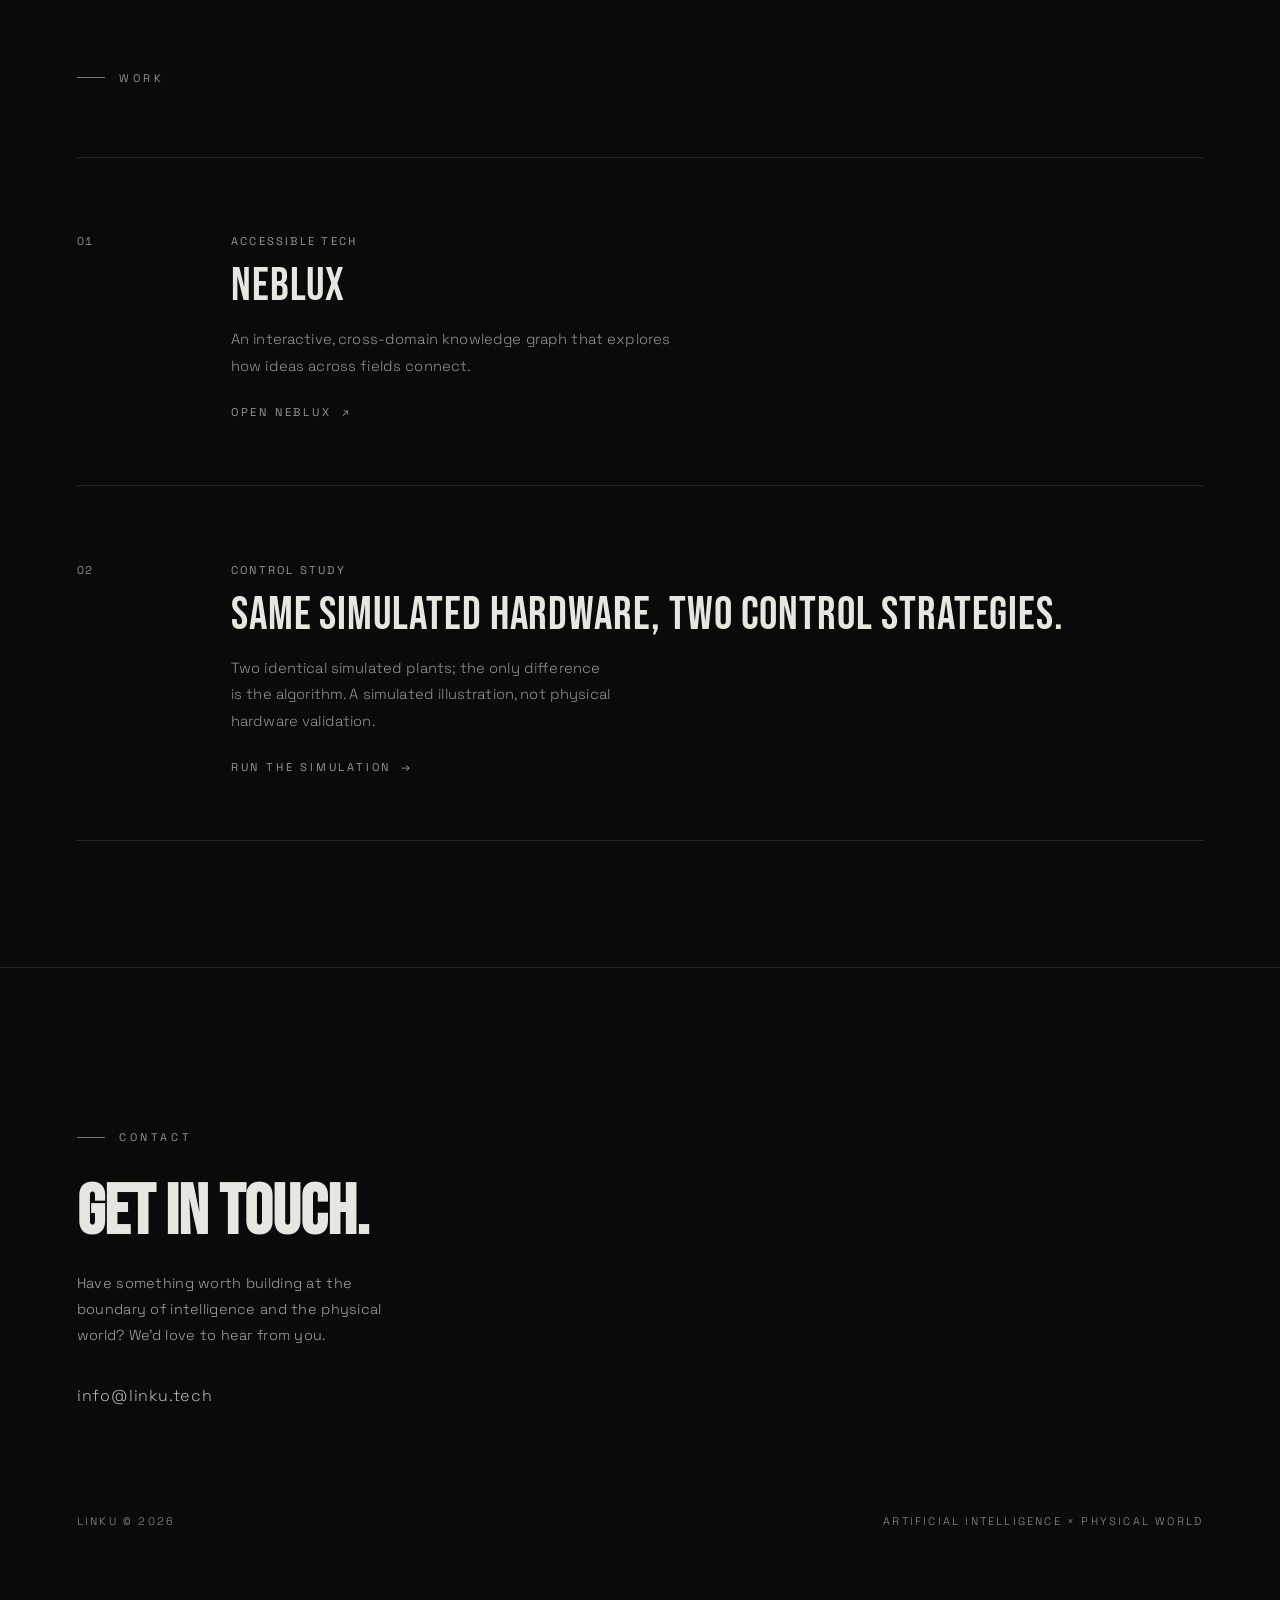
==== commit 29f438d8: "fix(web): apply approved LINKU favicon" ====
--- a/index.html
+++ b/index.html
@@ -6,7 +6,8 @@
   <meta name="viewport" content="width=device-width, initial-scale=1.0" />
 
   <!-- Favicon -->
-  <link rel="icon" href="/assets/favicon.svg" type="image/svg+xml" />
+  <link rel="icon" href="/favicon.ico?v=c4868c8a" sizes="16x16 32x32 48x48" type="image/x-icon" />
+  <link rel="icon" href="/assets/favicon.svg?v=c4868c8a" sizes="any" type="image/svg+xml" />
   <title>LINKU — Intelligence, made physical.</title>
   <meta name="description"
     content="LINKU builds systems where intelligence meets the physical world — edge AI, control, and small intelligent machines that perceive, decide, and act in reality." />
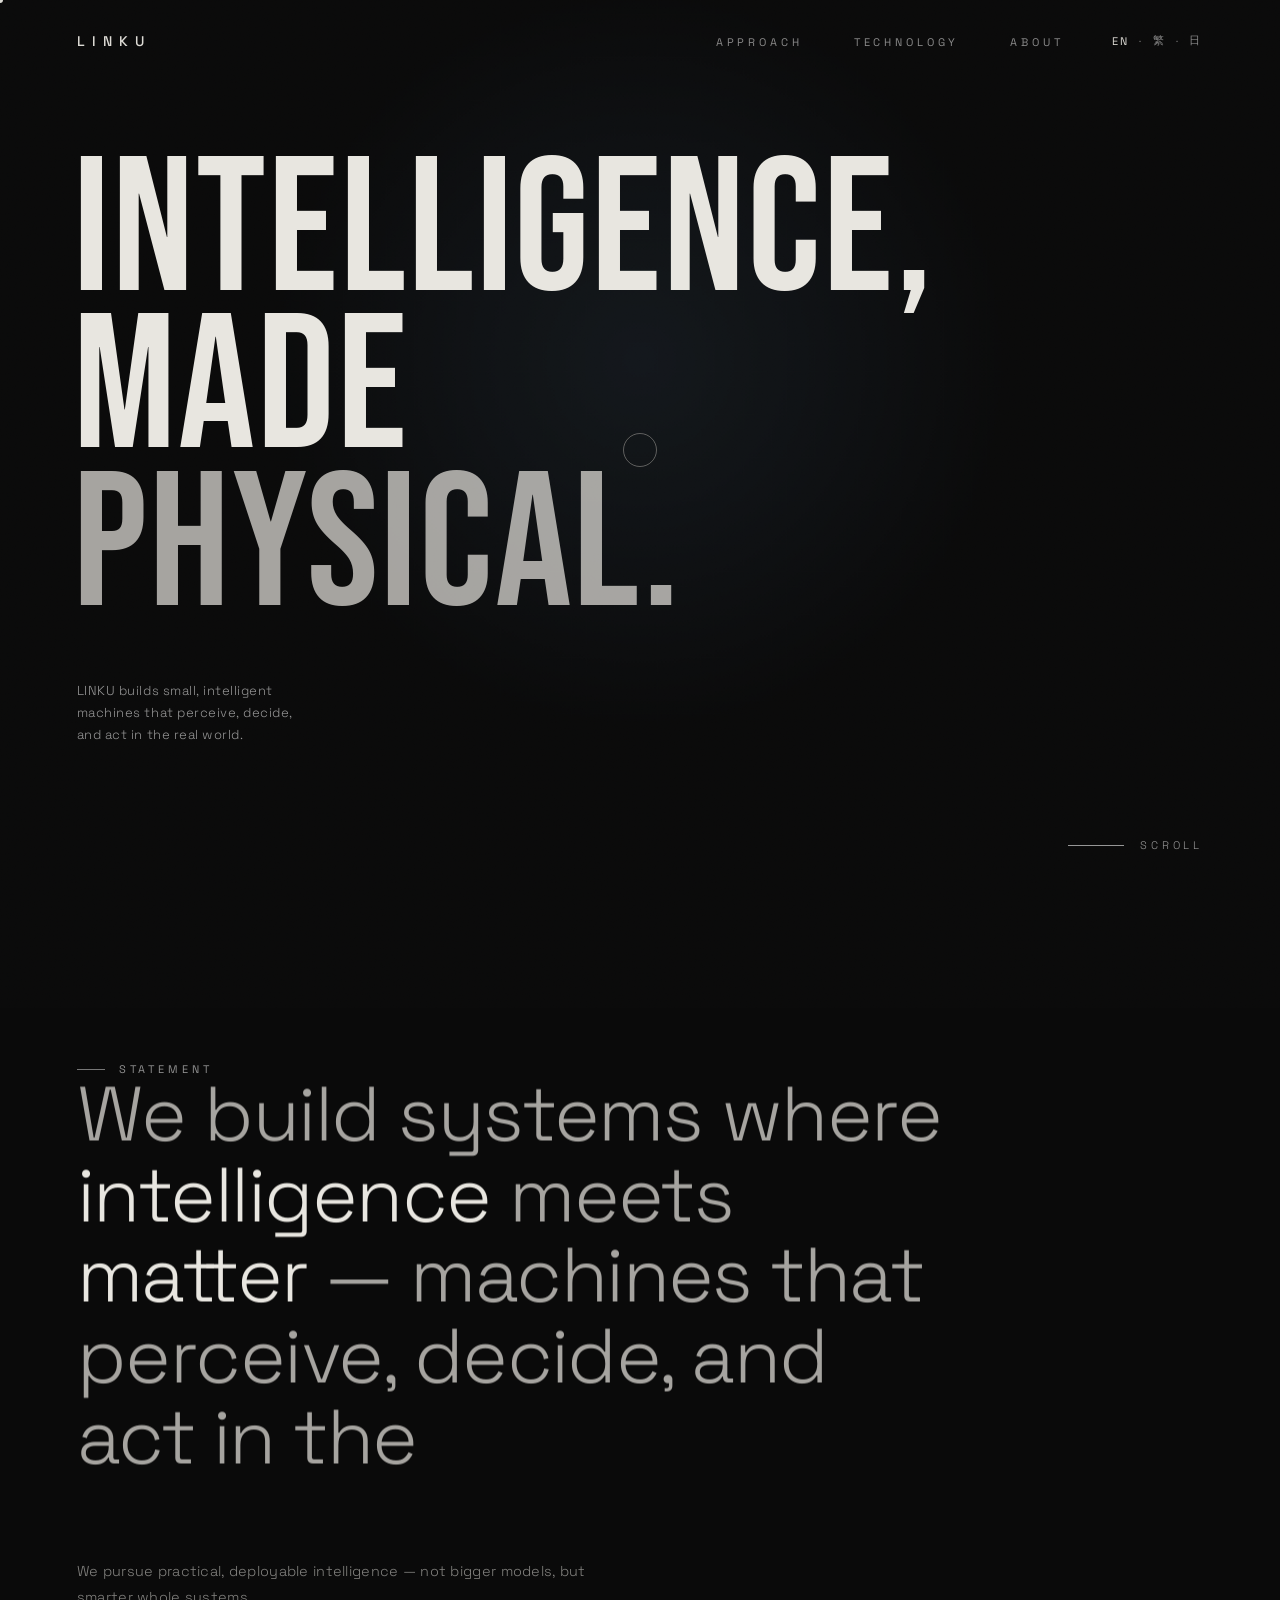
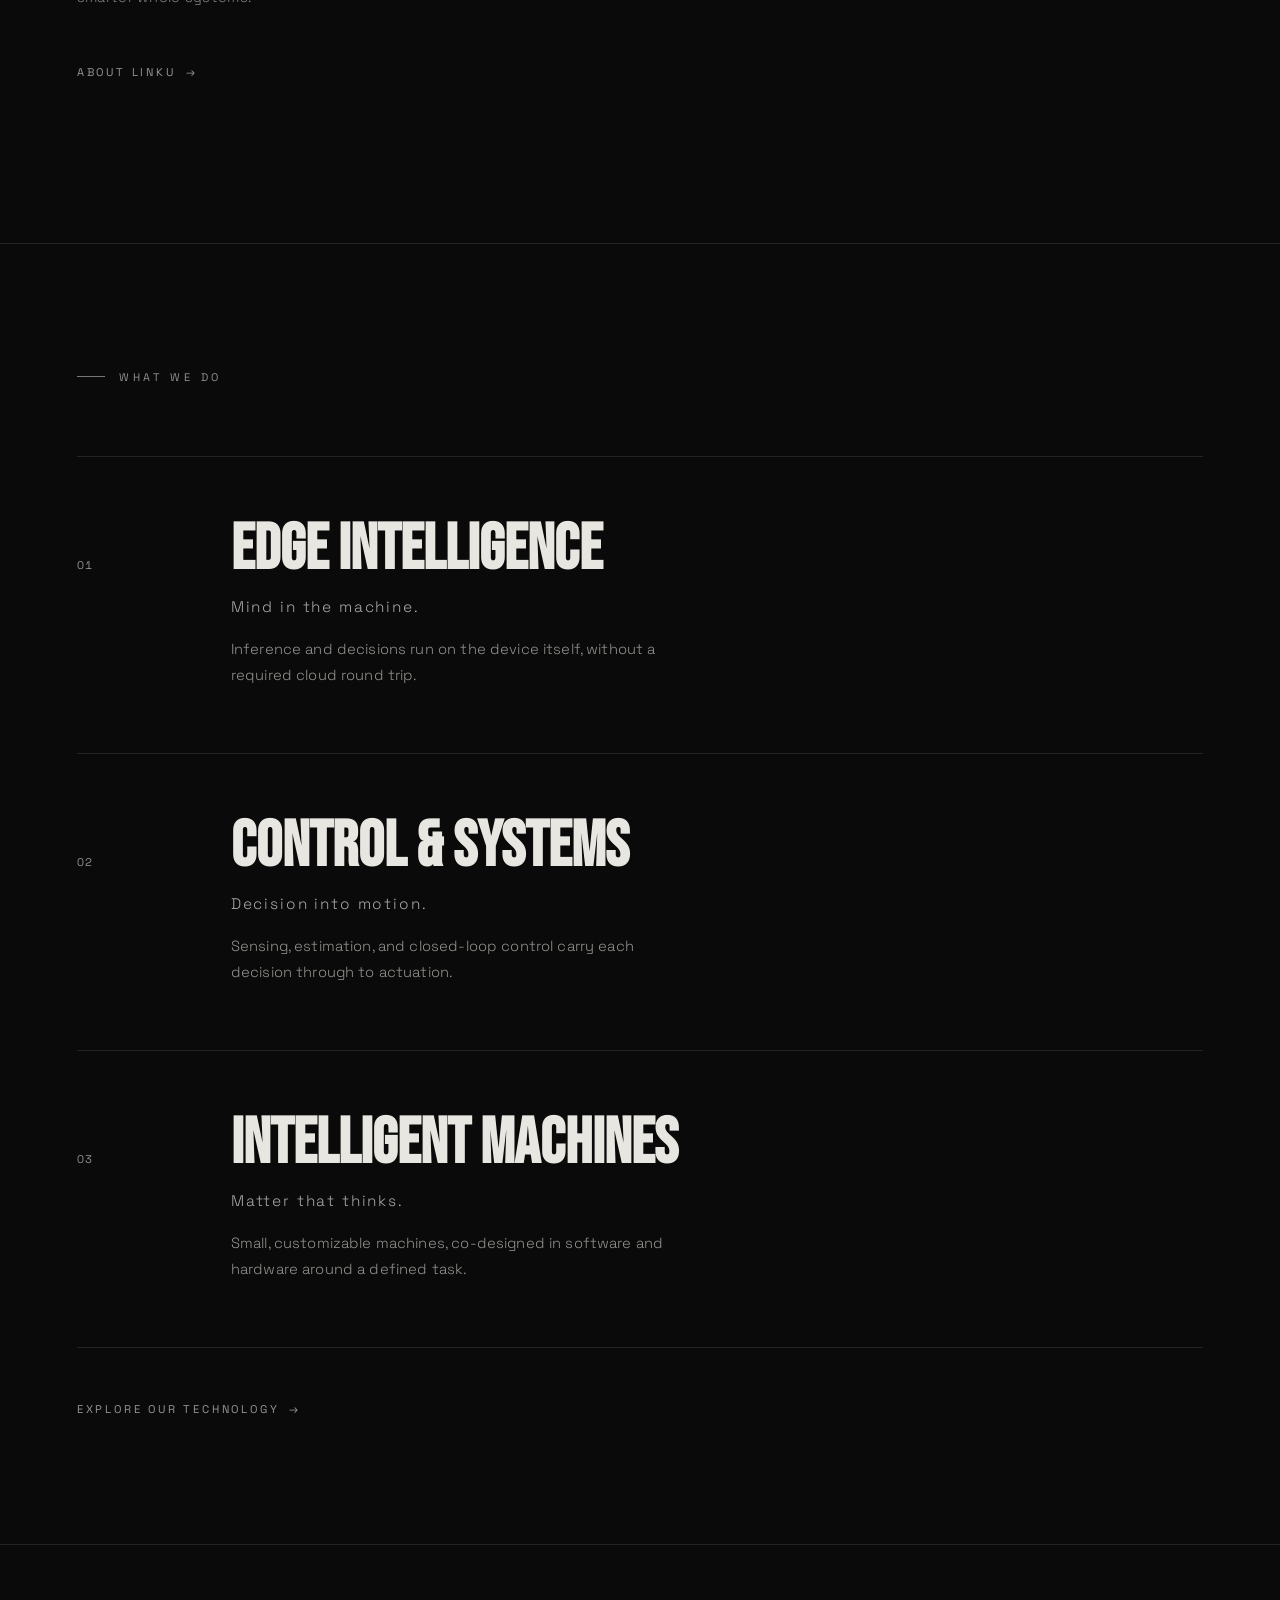
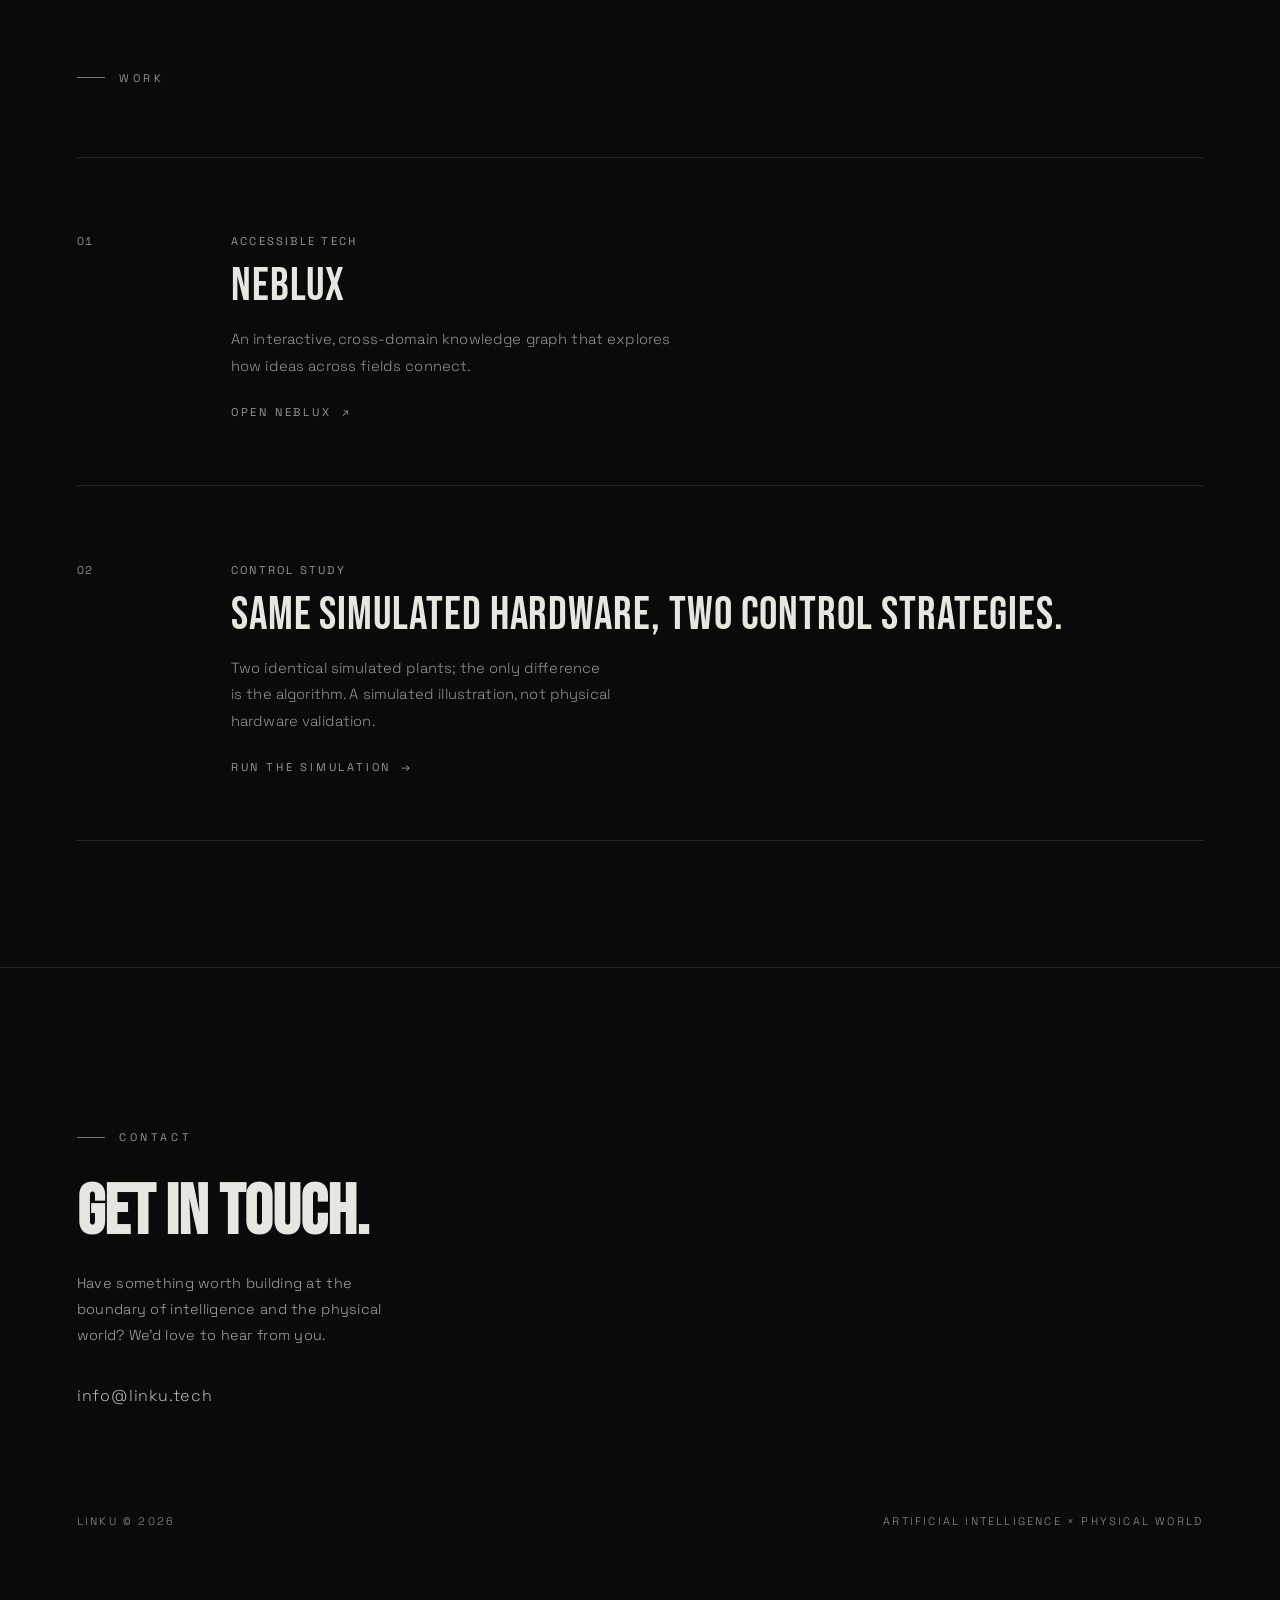
==== commit ceb1ea15: "fix(web): sync home screen icons with LINKU favicon" ====
--- a/index.html
+++ b/index.html
@@ -6,8 +6,11 @@
   <meta name="viewport" content="width=device-width, initial-scale=1.0" />
 
   <!-- Favicon -->
+  <link rel="icon" href="/assets/icon-192.png?v=16ec0bb9" sizes="192x192" type="image/png" />
+  <link rel="icon" href="/assets/icon-512.png?v=0ab5c2ee" sizes="512x512" type="image/png" />
   <link rel="icon" href="/favicon.ico?v=c4868c8a" sizes="16x16 32x32 48x48" type="image/x-icon" />
   <link rel="icon" href="/assets/favicon.svg?v=c4868c8a" sizes="any" type="image/svg+xml" />
+  <link rel="apple-touch-icon" href="/apple-touch-icon.png?v=728a8796" sizes="180x180" />
   <title>LINKU — Intelligence, made physical.</title>
   <meta name="description"
     content="LINKU builds systems where intelligence meets the physical world — edge AI, control, and small intelligent machines that perceive, decide, and act in reality." />
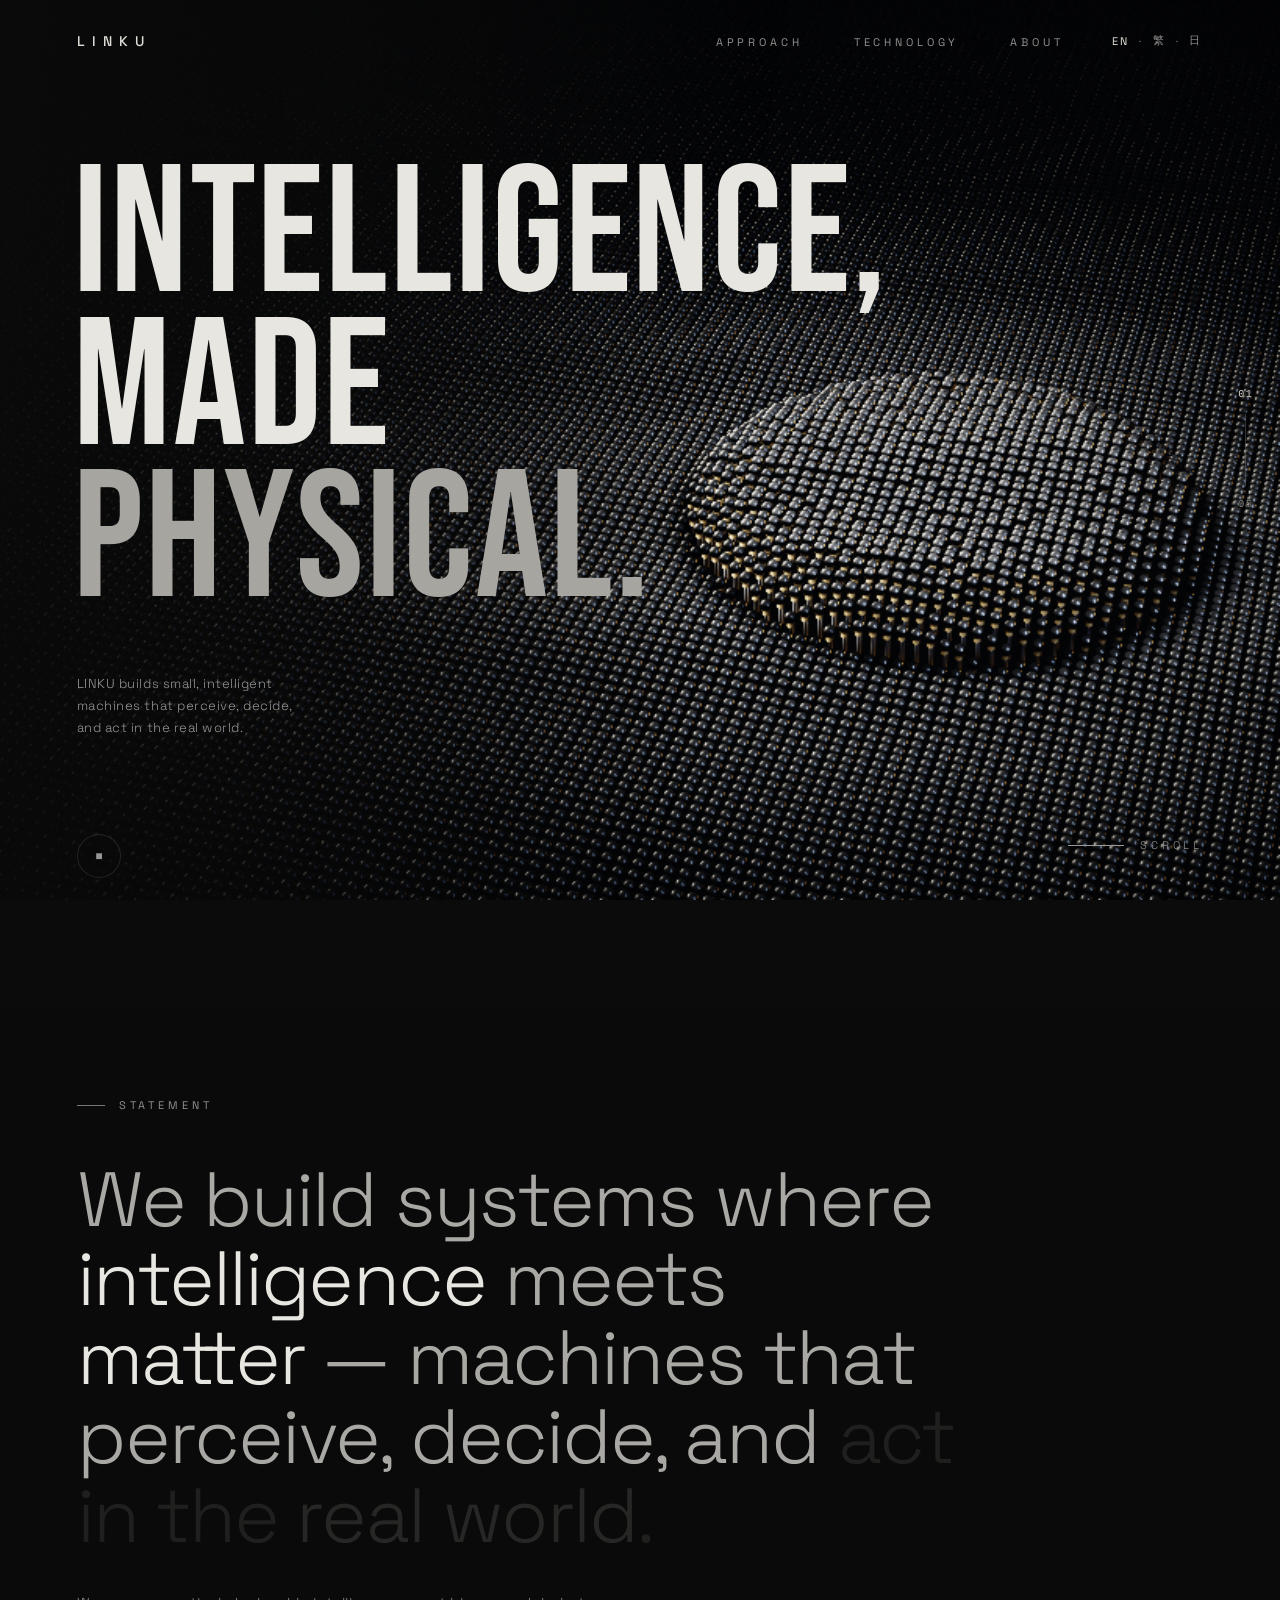
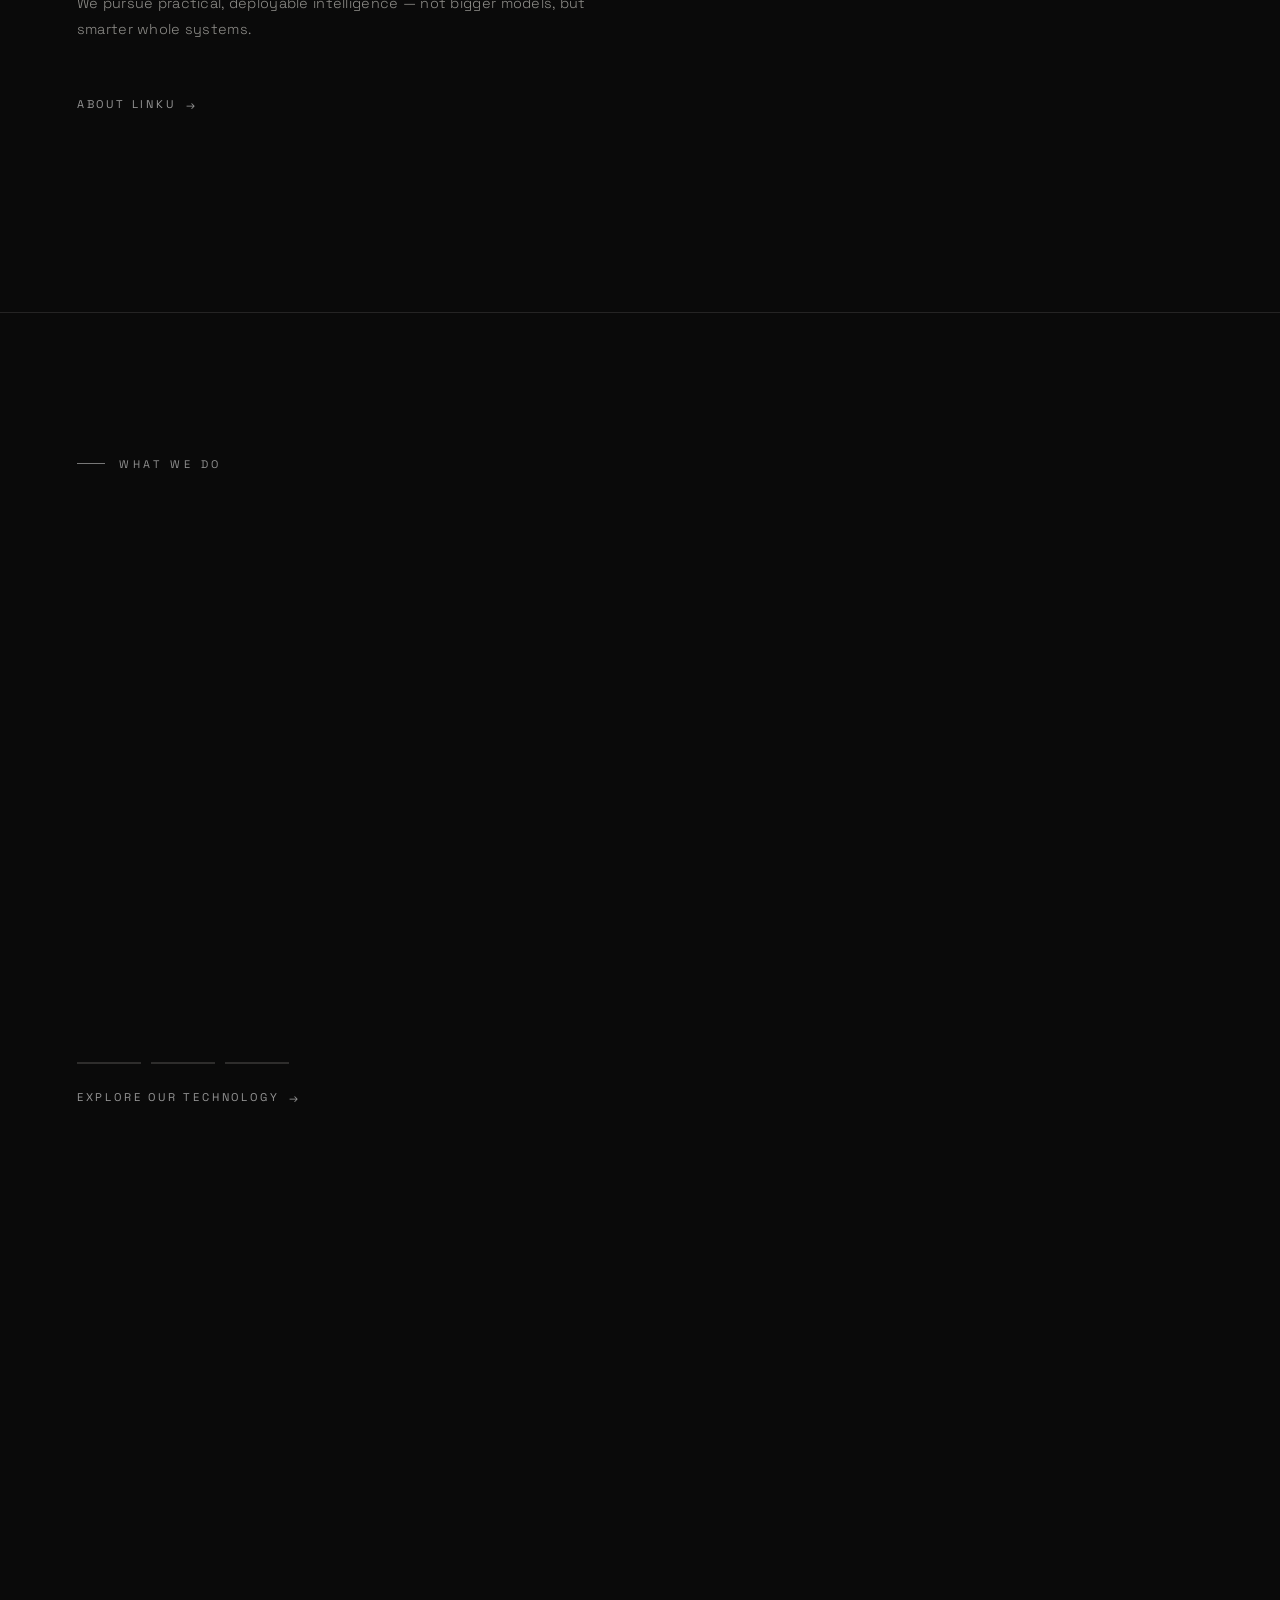
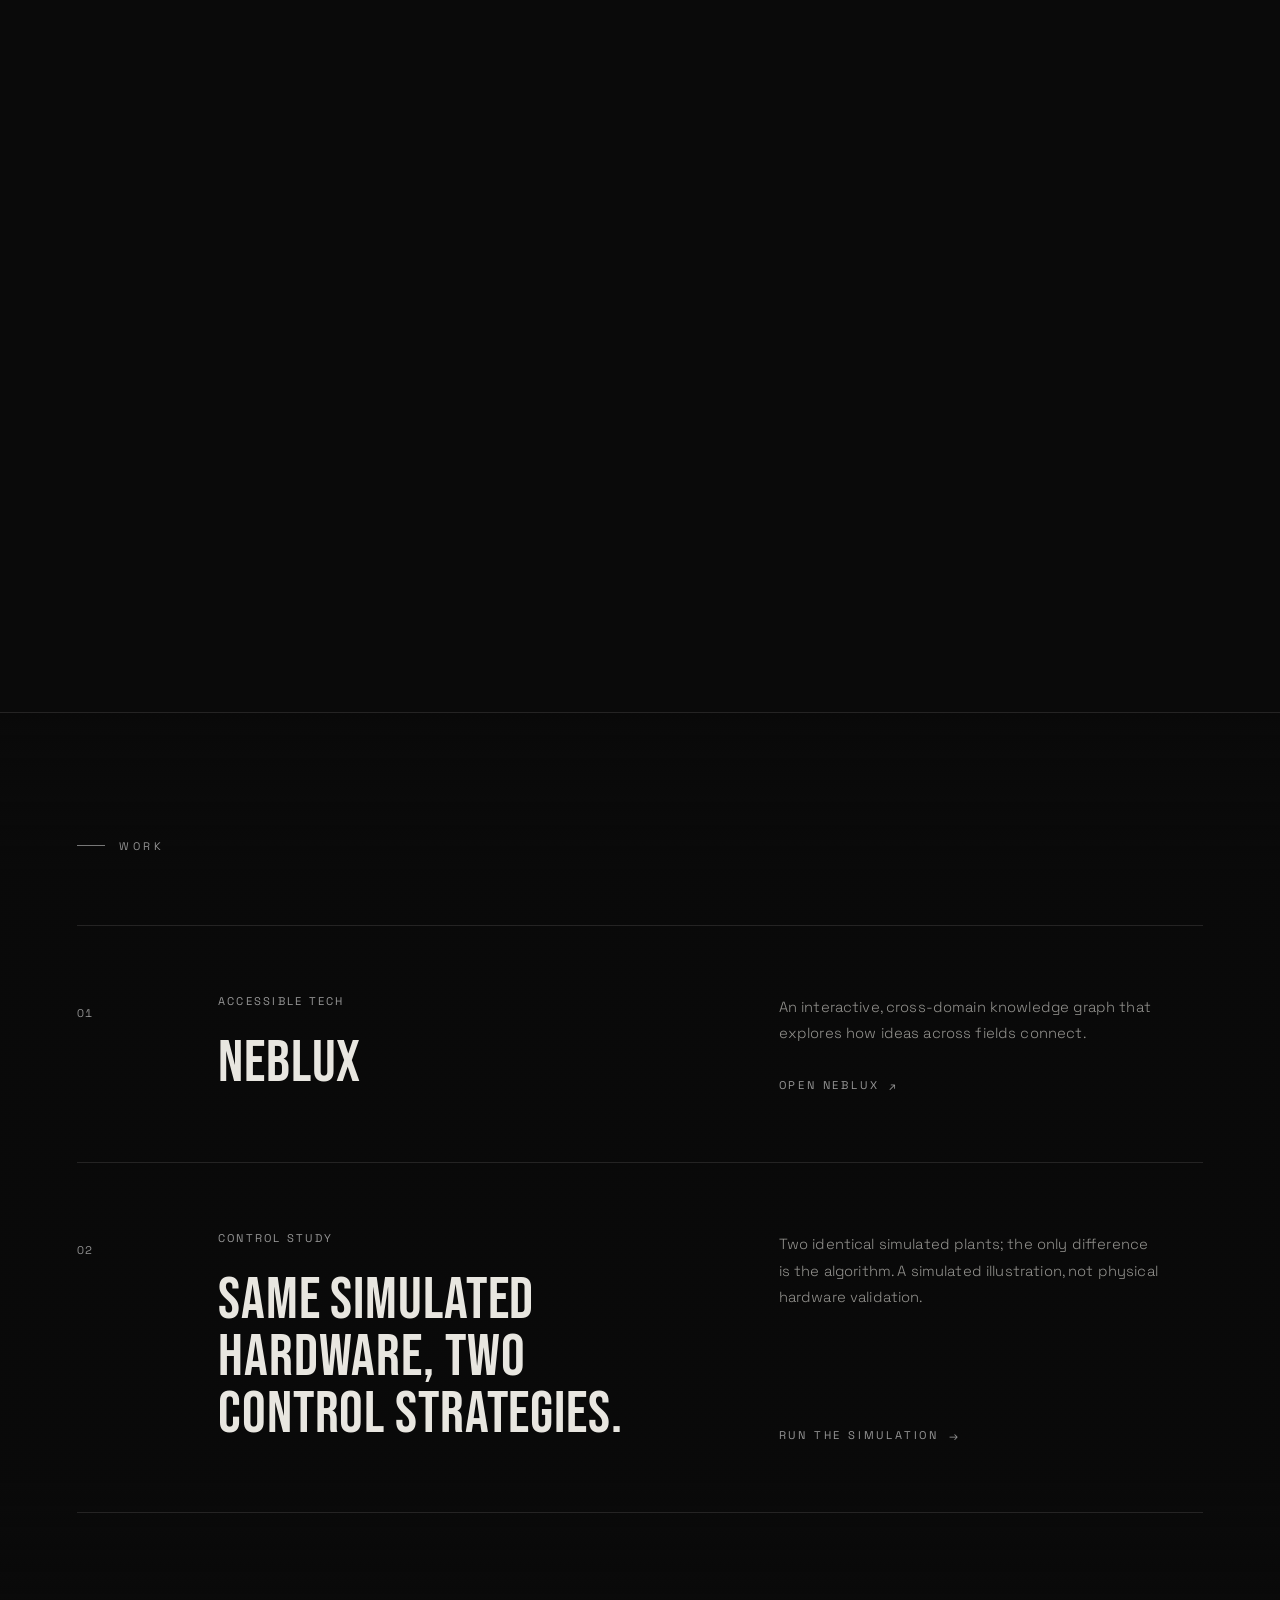
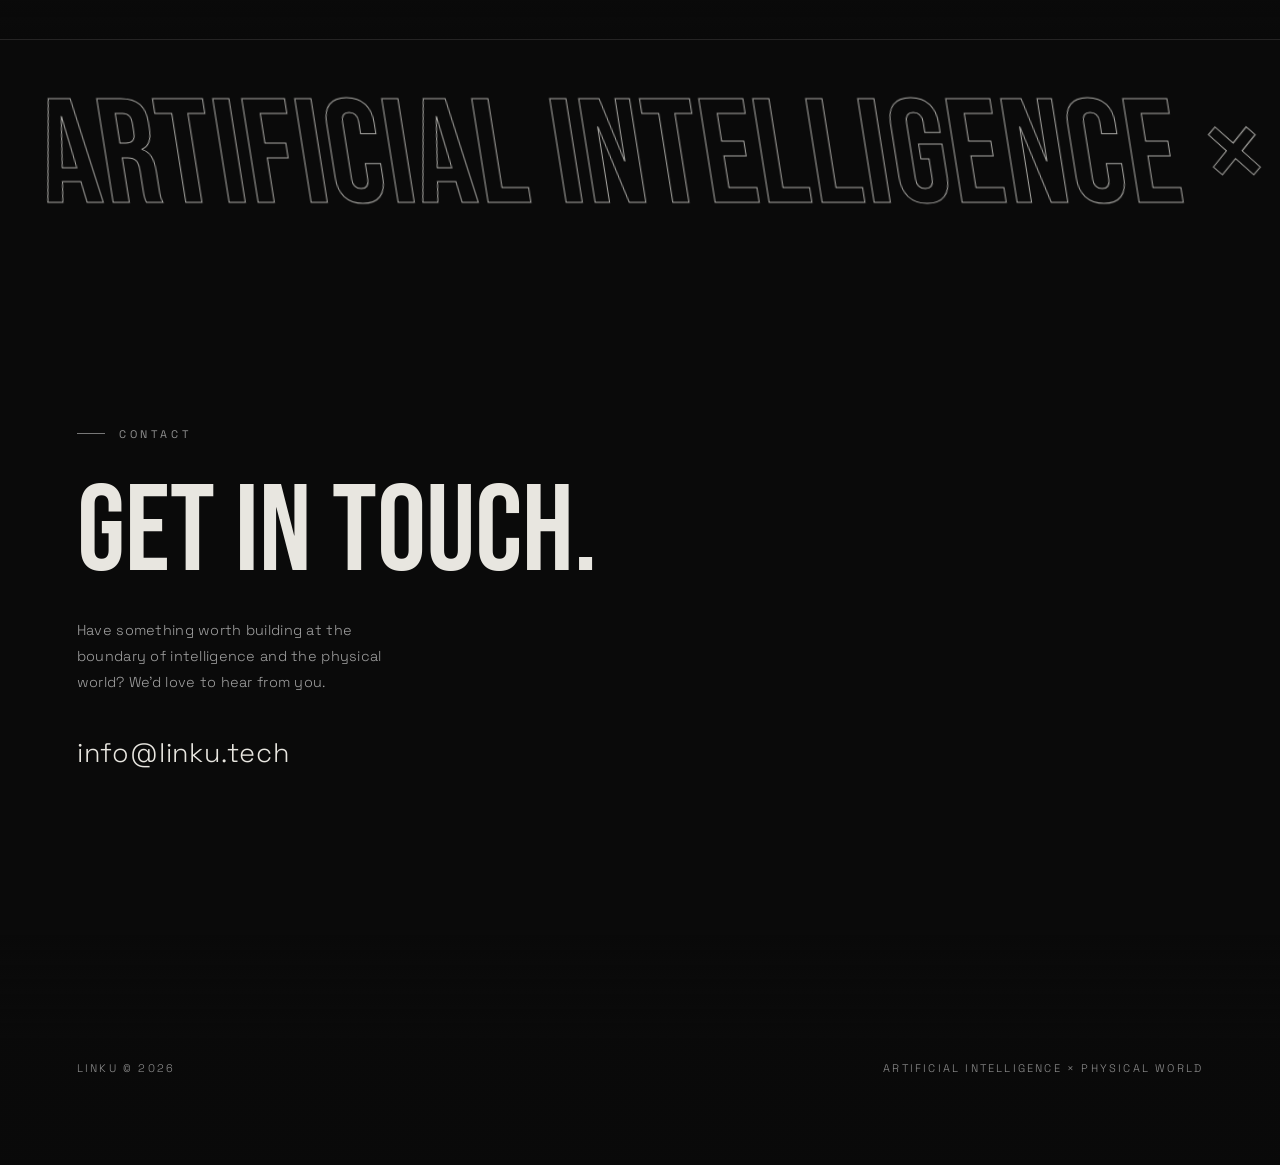
==== commit 60d1f797: "feat(web): kinetic pin-bed hero, motion system, 404 page and new social card - Home background is a " ====
--- a/index.html
+++ b/index.html
@@ -4,13 +4,14 @@
 <head>
   <meta charset="UTF-8" />
   <meta name="viewport" content="width=device-width, initial-scale=1.0" />
+  <meta name="theme-color" content="#0a0a0a" />
 
   <!-- Favicon -->
-  <link rel="icon" href="/assets/icon-192.png?v=16ec0bb9" sizes="192x192" type="image/png" />
-  <link rel="icon" href="/assets/icon-512.png?v=0ab5c2ee" sizes="512x512" type="image/png" />
-  <link rel="icon" href="/favicon.ico?v=c4868c8a" sizes="16x16 32x32 48x48" type="image/x-icon" />
-  <link rel="icon" href="/assets/favicon.svg?v=c4868c8a" sizes="any" type="image/svg+xml" />
-  <link rel="apple-touch-icon" href="/apple-touch-icon.png?v=728a8796" sizes="180x180" />
+  <link rel="icon" href="/assets/icon-192.png?v=da5a1367" sizes="192x192" type="image/png" />
+  <link rel="icon" href="/assets/icon-512.png?v=16fe1b22" sizes="512x512" type="image/png" />
+  <link rel="icon" href="/favicon.ico?v=3fda32a6" sizes="16x16 32x32 48x48" type="image/x-icon" />
+  <link rel="icon" href="/assets/favicon.svg?v=75b62a2c" sizes="any" type="image/svg+xml" />
+  <link rel="apple-touch-icon" href="/apple-touch-icon.png?v=6493cd5e" sizes="180x180" />
   <title>LINKU — Intelligence, made physical.</title>
   <meta name="description"
     content="LINKU builds systems where intelligence meets the physical world — edge AI, control, and small intelligent machines that perceive, decide, and act in reality." />
@@ -32,7 +33,7 @@
   <meta property="og:locale" content="en_US" />
   <meta property="og:locale:alternate" content="zh_TW" />
   <meta property="og:locale:alternate" content="ja_JP" />
-  <meta property="og:image" content="https://linku.tech/assets/og-image.png" />
+  <meta property="og:image" content="https://linku.tech/assets/og-image.png?v=a35d9f51" />
   <meta property="og:image:width" content="1200" />
   <meta property="og:image:height" content="630" />
   <meta property="og:image:alt" content="LINKU — Intelligence, made physical." />
@@ -41,7 +42,7 @@
   <meta name="twitter:card" content="summary_large_image" />
   <meta name="twitter:title" content="LINKU — Intelligence, made physical." />
   <meta name="twitter:description" content="At the boundary of artificial intelligence and the physical world." />
-  <meta name="twitter:image" content="https://linku.tech/assets/og-image.png" />
+  <meta name="twitter:image" content="https://linku.tech/assets/og-image.png?v=a35d9f51" />
   <meta name="twitter:image:alt" content="LINKU — Intelligence, made physical." />
 
   <link rel="preconnect" href="https://fonts.googleapis.com" />
@@ -64,7 +65,7 @@
         "alternateName": ["Linku Tech", "LINKU Tech"],
         "url": "https://linku.tech/",
         "logo": "https://linku.tech/assets/favicon.svg",
-        "image": "https://linku.tech/assets/og-image.png",
+        "image": "https://linku.tech/assets/og-image.png?v=a35d9f51",
         "email": "info@linku.tech",
         "description": "LINKU is an early-stage technology venture building edge AI, control systems, and small, customizable intelligent machines. Its software–hardware co-design approach coordinates models, control, sensing, and hardware constraints around a defined task to pursue more useful task performance within comparable hardware limits.",
         "disambiguatingDescription": "An early-stage technology venture focused on edge AI, control, and intelligent machines built through software–hardware co-design.",
@@ -95,7 +96,7 @@
   </script>
 </head>
 
-<body>
+<body class="home">
   <a class="skip-link" href="#top">Skip to content</a>
   <canvas id="particles" aria-hidden="true" data-l-play="Play background animation" data-l-pause="Pause background animation"></canvas>
   <div class="cursor-ring" aria-hidden="true"></div>
@@ -123,10 +124,10 @@
 
     <!-- HERO -->
     <header class="hero section-pad" data-screen-label="Hero">
-      <h1 class="hero-title">
-        <span class="l1">Intelligence,</span><br />
-        <span class="l2">made</span><br />
-        <span class="l3">physical.</span>
+      <h1 class="hero-title" aria-label="Intelligence, made physical.">
+        <span class="l1" aria-hidden="true"><span class="c">I</span><span class="c">n</span><span class="c">t</span><span class="c">e</span><span class="c">l</span><span class="c">l</span><span class="c">i</span><span class="c">g</span><span class="c">e</span><span class="c">n</span><span class="c">c</span><span class="c">e</span><span class="c">,</span></span><br />
+        <span class="l2" aria-hidden="true"><span class="c">m</span><span class="c">a</span><span class="c">d</span><span class="c">e</span></span><br />
+        <span class="l3" aria-hidden="true"><span class="c">p</span><span class="c">h</span><span class="c">y</span><span class="c">s</span><span class="c">i</span><span class="c">c</span><span class="c">a</span><span class="c">l</span><span class="c">.</span></span>
       </h1>
       <p class="hero-sub">LINKU builds small, intelligent machines that perceive, decide, and act in the real world.</p>
       <div class="scroll-cue">
@@ -149,34 +150,36 @@
 
     <!-- PILLARS / WHAT WE DO -->
     <section class="pillars section-pad" id="pillars" data-screen-label="What We Do">
-      <div class="label reveal">What We Do</div>
-      <div class="pillar-list">
-        <div class="pillar reveal">
-          <div class="pillar-num">01</div>
-          <div>
-            <h2 class="pillar-title">Edge Intelligence</h2>
-            <p class="pillar-tag">Mind in the machine.</p>
-            <p class="pillar-desc">Inference and decisions run on the device itself, without a required cloud round trip.</p>
+      <div class="pin-stage">
+        <div class="label reveal">What We Do</div>
+        <div class="pillar-list">
+          <div class="pillar reveal">
+            <div class="pillar-num">01</div>
+            <div>
+              <h2 class="pillar-title">Edge Intelligence</h2>
+              <p class="pillar-tag">Mind in the machine.</p>
+              <p class="pillar-desc">Inference and decisions run on the device itself, without a required cloud round trip.</p>
+            </div>
+          </div>
+          <div class="pillar reveal">
+            <div class="pillar-num">02</div>
+            <div>
+              <h2 class="pillar-title">Control &amp; Systems</h2>
+              <p class="pillar-tag">Decision into motion.</p>
+              <p class="pillar-desc">Sensing, estimation, and closed-loop control carry each decision through to actuation.</p>
+            </div>
+          </div>
+          <div class="pillar reveal">
+            <div class="pillar-num">03</div>
+            <div>
+              <h2 class="pillar-title">Intelligent Machines</h2>
+              <p class="pillar-tag">Matter that thinks.</p>
+              <p class="pillar-desc">Small, customizable machines, co-designed in software and hardware around a defined task.</p>
+            </div>
           </div>
         </div>
-        <div class="pillar reveal">
-          <div class="pillar-num">02</div>
-          <div>
-            <h2 class="pillar-title">Control &amp; Systems</h2>
-            <p class="pillar-tag">Decision into motion.</p>
-            <p class="pillar-desc">Sensing, estimation, and closed-loop control carry each decision through to actuation.</p>
-          </div>
-        </div>
-        <div class="pillar reveal">
-          <div class="pillar-num">03</div>
-          <div>
-            <h2 class="pillar-title">Intelligent Machines</h2>
-            <p class="pillar-tag">Matter that thinks.</p>
-            <p class="pillar-desc">Small, customizable machines, co-designed in software and hardware around a defined task.</p>
-          </div>
-        </div>
-      </div>
-      <a class="more-link reveal" href="/technology/" data-cursor="hover">Explore our technology<span class="arrow">&#8594;</span></a>
+        <a class="more-link reveal" href="/technology/" data-cursor="hover">Explore our technology<span class="arrow">&#8594;</span></a>
+      </div>
     </section>
 
     <!-- WORK -->
@@ -204,6 +207,16 @@
       </div>
     </section>
 
+    <!-- MARQUEE: decorative echo of the footer line (aria-hidden; no new copy) -->
+    <div class="marquee" aria-hidden="true">
+      <div class="marquee-track">
+        <span class="marquee-item">Artificial Intelligence &times; Physical World</span>
+        <span class="marquee-item">Artificial Intelligence &times; Physical World</span>
+        <span class="marquee-item">Artificial Intelligence &times; Physical World</span>
+        <span class="marquee-item">Artificial Intelligence &times; Physical World</span>
+      </div>
+    </div>
+
     <!-- CONTACT -->
     <section class="contact section-pad" id="contact" data-screen-label="Contact">
       <div class="label reveal">Contact</div>
--- a/assets/styles.css
+++ b/assets/styles.css
@@ -11,16 +11,15 @@
   --mono: ui-monospace, 'SF Mono', Menlo, Consolas, monospace;
 
   /* --- tweakable --- */
-  --hero-max: 240px;
-  --statement-max: 6rem;
-  --pillar-max: 5rem;
-  --contact-max: 8rem;
+  --pad: clamp(28px, 6vw, 96px);
   --caption-opacity: 0.65;
   --label-opacity: 0.55;
   --label-tracking: 0.35em;
-  --reveal-duration: 0.75s;
+  --ease: cubic-bezier(0.16, 1, 0.3, 1);
+  --ease-io: cubic-bezier(0.65, 0, 0.35, 1);
+  --reveal-duration: 0.9s;
   --reveal-distance: 28px;
-  --reveal-ease: cubic-bezier(0.16, 1, 0.3, 1);
+  --reveal-ease: var(--ease);
 }
 
 * {
@@ -29,8 +28,12 @@
   box-sizing: border-box;
 }
 
+/* dark end to end: the browser's own surfaces (scrollbar, form controls, the
+   canvas shown between two pages of a cross-document transition) follow */
 html {
   scroll-behavior: smooth;
+  color-scheme: dark;
+  scrollbar-color: rgba(232, 230, 224, 0.26) transparent;
 }
 
 body {
@@ -70,22 +73,24 @@
 }
 
 /* ---------- Brand scene canvas ----------
-   height uses the large viewport unit so mobile URL-bar collapse never
-   resizes the GL buffers (no reallocation hitch mid-scroll). */
+   Sits BELOW the document (negative z-index) rather than under a stacked
+   wrapper: .wrap must not form a stacking context, or the hero type could not
+   difference-blend against the wall. Height uses the large viewport unit so
+   mobile URL-bar collapse never resizes the GL buffers. */
 #particles {
   position: fixed;
   inset: 0;
   width: 100vw;
   height: 100vh;
   height: 100lvh;
-  z-index: 0;
+  z-index: -2;
   pointer-events: none;
 }
 
-/* Reduced-motion play/pause toggle (injected by render.js) */
+/* Play/pause toggle for all ambient motion (injected by render.js) */
 .scene-toggle {
   position: fixed;
-  left: clamp(28px, 6vw, 96px);
+  left: var(--pad);
   bottom: 22px;
   z-index: 90;
   width: 44px;
@@ -107,14 +112,15 @@
   border-color: rgba(232, 230, 224, 0.4);
 }
 
-/* ---------- Ambient layers over the canvas, under content ----------
-   ::before  restrained cool glow behind the hero (the one accent).
-   ::after   film grain — a static SVG-noise tile for "expensive" texture. */
+/* ---------- Ambient layers between the canvas and the content ----------
+   ::before  home: a reading scrim over the wall (dark where copy sits,
+             clear where the wall performs); inner pages: the cool glow.
+   ::after   film grain over everything, so type and render share one stock. */
 body::before {
   content: '';
   position: fixed;
   inset: 0;
-  z-index: 1;
+  z-index: -1;
   pointer-events: none;
   background: radial-gradient(42vmax 42vmax at 50% 40%,
       rgba(96, 142, 194, 0.10), rgba(96, 142, 194, 0) 70%);
@@ -123,6 +129,20 @@
   animation: glowDrift 26s ease-in-out infinite alternate;
 }
 
+.home::before {
+  background: linear-gradient(98deg,
+      rgba(10, 10, 10, 0.90) 0%, rgba(10, 10, 10, 0.62) 26%, rgba(10, 10, 10, 0) 56%);
+  mix-blend-mode: normal;
+  animation: none;
+}
+
+@media (max-aspect-ratio: 9/10) {
+  .home::before {
+    background: linear-gradient(180deg,
+        rgba(10, 10, 10, 0.80) 0%, rgba(10, 10, 10, 0.60) 56%, rgba(10, 10, 10, 0.12) 80%);
+  }
+}
+
 /* very slow, desaturated drift — the glow breathes without drawing the eye */
 @keyframes glowDrift {
   from {
@@ -140,7 +160,7 @@
   /* bleed just past the largest grainShift offset (~3.9vw) — a bigger layer
      only costs compositor memory (it is promoted by will-change) */
   inset: -12%;
-  z-index: 1;
+  z-index: 3;
   pointer-events: none;
   opacity: 0.05;
   mix-blend-mode: overlay;
@@ -215,13 +235,21 @@
   width: 34px;
   height: 34px;
   border: 1px solid rgba(232, 230, 224, 0.4);
-  transition: width 0.25s ease, height 0.25s ease, border-color 0.25s ease, opacity 0.25s ease;
+  transition: width 0.35s var(--ease), height 0.35s var(--ease), border-color 0.25s ease, background-color 0.25s ease, opacity 0.25s ease;
 }
 
 .cursor-ring.hover {
-  width: 56px;
-  height: 56px;
-  border-color: rgba(232, 230, 224, 0.8);
+  width: 64px;
+  height: 64px;
+  border-color: rgba(232, 230, 224, 0.9);
+  background-color: rgba(232, 230, 224, 0.08);
+}
+
+/* pressed: the ring snaps shut — the same beat the wall answers with a ripple */
+.cursor-ring.down {
+  width: 18px;
+  height: 18px;
+  border-color: var(--cream);
 }
 
 @media (hover: hover) and (pointer: fine) {
@@ -247,11 +275,10 @@
 /* ---------- Layout shell ---------- */
 .wrap {
   position: relative;
-  z-index: 2;
 }
 
 .section-pad {
-  padding: 0 clamp(28px, 6vw, 96px);
+  padding: 0 var(--pad);
 }
 
 /* ---------- Nav ---------- */
@@ -264,10 +291,10 @@
   display: flex;
   align-items: center;
   justify-content: space-between;
-  padding: 30px clamp(28px, 6vw, 96px);
+  padding: 30px var(--pad);
   mix-blend-mode: difference;
   opacity: 1;
-  transition: opacity 0.6s ease 0.15s;
+  transition: opacity 0.6s ease 0.15s, transform 0.6s var(--ease);
 }
 
 /* first paint: nav eases in instead of popping (progressive) */
@@ -275,6 +302,15 @@
   nav {
     opacity: 0;
   }
+}
+
+/* reading down: the chrome leaves; any upward intent (or focus) returns it */
+.nav-away nav {
+  transform: translateY(-110%);
+}
+
+.nav-away nav:focus-within {
+  transform: none;
 }
 
 .brand {
@@ -374,9 +410,70 @@
   outline-offset: 4px;
 }
 
+/* ---------- Page chrome injected by main.js (decorative, aria-hidden) ---------- */
+.progress {
+  position: fixed;
+  top: 0;
+  left: 0;
+  right: 0;
+  height: 2px;
+  z-index: 101;
+  background: var(--amber);
+  transform: scaleX(var(--p, 0));
+  transform-origin: 0 50%;
+  pointer-events: none;
+}
+
+.hud {
+  position: fixed;
+  right: clamp(14px, 2.1vw, 32px);
+  top: 50%;
+  z-index: 80;
+  display: none;
+  flex-direction: column;
+  align-items: center;
+  gap: 14px;
+  transform: translateY(-50%);
+  font: 400 10px/1 var(--mono);
+  letter-spacing: 0.14em;
+  font-variant-numeric: tabular-nums;
+  color: var(--muted);
+  mix-blend-mode: difference;
+  pointer-events: none;
+}
+
+.hud b {
+  font-weight: 400;
+  color: var(--cream);
+}
+
+.hud i {
+  position: relative;
+  display: block;
+  width: 1px;
+  height: 72px;
+  background: rgba(232, 230, 224, 0.22);
+}
+
+.hud i::after {
+  content: '';
+  position: absolute;
+  inset: 0;
+  background: var(--cream);
+  transform: scaleY(var(--p, 0));
+  transform-origin: 50% 0;
+}
+
+@media (min-width: 1000px) and (hover: hover) {
+  .hud {
+    display: flex;
+  }
+}
+
 /* ---------- Hero ---------- */
 .hero {
   min-height: 100vh;
+  min-height: 100svh;
   display: flex;
   flex-direction: column;
   justify-content: center;
@@ -386,40 +483,99 @@
 .hero-title {
   font-family: var(--display);
   font-weight: 400;
-  line-height: 0.82;
-  font-size: clamp(64px, 15vw, var(--hero-max));
+  line-height: 0.84;
+  font-size: clamp(64px, 14.2vw, 236px);
   letter-spacing: 0.01em;
   margin-left: -0.02em;
   word-break: keep-all;
   overflow-wrap: break-word;
-  will-change: transform;
-}
-
-.hero-title span {
+  font-kerning: none;
+  color: var(--cream);
+  /* scroll-out: --hp (0→1 across the hero) is published by main.js */
+  opacity: calc(1 - var(--hp, 0) * 1.25);
+  transform: translateY(calc(var(--hp, 0) * -10vh));
+  will-change: transform, opacity;
+}
+
+/* portrait: the headline sits high so the wall has the lower half to itself */
+@media (max-aspect-ratio: 9/10) {
+  .hero {
+    justify-content: flex-start;
+    padding-top: clamp(150px, 23vh, 250px);
+    padding-top: clamp(150px, 23svh, 250px);
+  }
+}
+
+/* each line is a mask; the glyphs rise through it (text stays in the DOM) */
+.hero-title .l1,
+.hero-title .l2,
+.hero-title .l3 {
   display: inline-block;
   white-space: nowrap;
+  overflow: hidden;
+  padding: 0.06em 0.03em 0.13em;
+  margin: -0.06em -0.03em -0.13em;
+  vertical-align: top;
+}
+
+.hero-title .l1 {
+  --l: 0;
+  translate: calc(var(--hp, 0) * -7vw) 0;
+}
+
+.hero-title .l2 {
+  --l: 1;
+  translate: calc(var(--hp, 0) * 5vw) 0;
+}
+
+.hero-title .l3 {
+  --l: 2;
+  translate: calc(var(--hp, 0) * -3vw) 0;
+  /* half-lit: dimmer than l1/l2 — an opaque tone, not alpha, so the scene
+     behind never shows through the letterforms */
+  color: #a6a49f;
 }
 
 /* trim Bebas cap/baseline gaps so display type sits optically true (en only;
    CJK headings use Noto and keep normal boxes) */
-html[lang="en"] .hero-title,
 html[lang="en"] .contact-big,
 html[lang="en"] .pillar-title {
   text-box-trim: trim-both;
   text-box-edge: cap alphabetic;
 }
 
-.hero-title .l1,
-.hero-title .l2 {
-  color: var(--cream);
-}
-
-.hero-title .l3 {
-  /* half-lit: readable but dimmer than l1/l2, keeps the fade-out layering */
-  color: rgba(232, 230, 224, 0.7);
-}
-
-/* Masked line-by-line rise on load (text stays in the DOM for SEO). */
+@keyframes charRise {
+  from {
+    transform: translateY(112%) rotate(7deg);
+  }
+
+  to {
+    transform: none;
+  }
+}
+
+.hero-title .c {
+  display: inline-block;
+  transform-origin: 0 100%;
+  animation: charRise 1.05s var(--ease) both;
+  animation-delay: calc(0.12s + var(--l, 0) * 0.13s + var(--n, 0) * 0.032s);
+}
+
+.hero-title .c:nth-child(2) { --n: 1; }
+.hero-title .c:nth-child(3) { --n: 2; }
+.hero-title .c:nth-child(4) { --n: 3; }
+.hero-title .c:nth-child(5) { --n: 4; }
+.hero-title .c:nth-child(6) { --n: 5; }
+.hero-title .c:nth-child(7) { --n: 6; }
+.hero-title .c:nth-child(8) { --n: 7; }
+.hero-title .c:nth-child(9) { --n: 8; }
+.hero-title .c:nth-child(10) { --n: 9; }
+.hero-title .c:nth-child(11) { --n: 10; }
+.hero-title .c:nth-child(12) { --n: 11; }
+.hero-title .c:nth-child(13) { --n: 12; }
+.hero-title .c:nth-child(n+14) { --n: 13; }
+
+/* Masked rise for single-block headings (inner-page heroes). */
 @keyframes lineRise {
   from {
     clip-path: inset(0 0 105% 0);
@@ -427,21 +583,9 @@
   }
 
   to {
-    clip-path: inset(0 0 -8% 0);
+    clip-path: inset(-12% -4% -14% -4%);
     transform: none;
   }
-}
-
-.hero-title .l1 {
-  animation: lineRise 0.95s var(--reveal-ease) 0.15s both;
-}
-
-.hero-title .l2 {
-  animation: lineRise 0.95s var(--reveal-ease) 0.28s both;
-}
-
-.hero-title .l3 {
-  animation: lineRise 0.95s var(--reveal-ease) 0.41s both;
 }
 
 .hero-sub {
@@ -452,7 +596,8 @@
   letter-spacing: 0.04em;
   color: var(--muted);
   max-width: 30ch;
-  animation: heroSubIn 0.9s cubic-bezier(0.16, 1, 0.3, 1) 0.6s both;
+  opacity: calc(1 - var(--hp, 0) * 2);
+  animation: heroSubIn 0.9s var(--ease) 0.75s both;
 }
 
 @keyframes heroSubIn {
@@ -462,14 +607,13 @@
   }
 
   to {
-    opacity: 1;
     transform: none;
   }
 }
 
 .scroll-cue {
   position: absolute;
-  right: clamp(28px, 6vw, 96px);
+  right: var(--pad);
   bottom: 48px;
   display: flex;
   align-items: center;
@@ -544,38 +688,27 @@
   width: 28px;
   height: 1px;
   background: var(--muted-dim);
-}
-
-/* ---------- Statement ---------- */
+  transform-origin: 0 50%;
+}
+
+/* ---------- Statement ----------
+   The sentence is lit word by word as it is read past (main.js toggles .on);
+   without JS every word is simply present. */
 .statement {
-  padding-top: clamp(120px, 18vh, 220px);
-  padding-bottom: clamp(120px, 18vh, 220px);
-  max-width: 1400px;
+  padding-top: clamp(130px, 22vh, 280px);
+  padding-bottom: clamp(130px, 22vh, 280px);
+  max-width: 1500px;
 }
 
 .statement-body {
   margin-top: 48px;
   font-family: var(--body);
   font-weight: 300;
-  font-size: clamp(2.8rem, 6vw, var(--statement-max));
-  line-height: 1.05;
-  letter-spacing: -0.02em;
-  color: rgba(232, 230, 224, 0.7);
+  font-size: clamp(2.5rem, 6vw, 6.2rem);
+  line-height: 1.03;
+  letter-spacing: -0.025em;
+  color: rgba(232, 230, 224, 0.72);
   max-width: 18ch;
-  will-change: transform;
-}
-
-.statement-body .sg {
-  opacity: 1;
-  transition: opacity var(--reveal-duration) var(--reveal-ease);
-}
-
-.js .statement-body .sg {
-  opacity: 0;
-}
-
-.js .statement-body .sg.in {
-  opacity: 1;
 }
 
 .statement-body .em {
@@ -583,14 +716,23 @@
   color: var(--cream);
 }
 
+.statement-body .sw {
+  opacity: 0.13;
+  transition: opacity 0.7s ease;
+}
+
+.statement-body .sw.on {
+  opacity: 1;
+}
+
 .statement-fact {
-  margin-top: 32px;
+  margin-top: 36px;
   font-family: var(--body);
   font-weight: 300;
   font-size: 0.9rem;
   line-height: 1.8;
   letter-spacing: 0.02em;
-  color: rgba(232, 230, 224, 0.55);
+  color: rgba(232, 230, 224, 0.6);
   max-width: 58ch;
 }
 
@@ -602,8 +744,9 @@
 
 .about-title {
   font-family: var(--display);
-  font-size: clamp(3rem, 9vw, 6.5rem);
-  line-height: 0.92;
+  font-weight: 400;
+  font-size: clamp(3.4rem, 11vw, 9.5rem);
+  line-height: 0.88;
   letter-spacing: 0.01em;
   color: var(--cream);
   margin-top: 24px;
@@ -732,12 +875,12 @@
 .tech-hero-title {
   font-family: var(--display);
   font-weight: 400;
-  font-size: clamp(2.2rem, 5vw, 3.6rem);
-  line-height: 1.04;
+  font-size: clamp(2.8rem, 8.4vw, 7.6rem);
+  line-height: 0.9;
   letter-spacing: 0.01em;
   color: var(--cream);
   margin-top: 24px;
-  max-width: 18ch;
+  max-width: 14ch;
 }
 
 .tech-hero-sub {
@@ -759,7 +902,6 @@
   display: grid;
   grid-template-columns: 1fr;
   gap: 12px clamp(40px, 6vw, 96px);
-  border-top: 1px solid var(--line);
   padding: clamp(32px, 5vw, 56px) 0;
 }
 
@@ -1094,38 +1236,49 @@
   transform: translateX(5px);
 }
 
-/* ---------- Pillars (What We Do) ---------- */
-.pillars {
-  padding-top: clamp(100px, 14vh, 180px);
-  padding-bottom: clamp(100px, 14vh, 180px);
-  border-top: 1px solid var(--line);
-}
-
-.pillar-list {
-  margin-top: clamp(48px, 8vh, 96px);
-}
-
-.pillar {
-  display: grid;
-  grid-template-columns: 90px 1fr;
-  gap: clamp(20px, 5vw, 80px);
-  align-items: baseline;
-  border-top: 1px solid var(--line);
-  padding: clamp(36px, 5vw, 64px) 0;
-}
-
-.pillar:last-child {
-  border-bottom: 1px solid var(--line);
+/* label roll: the label slides out and its twin slides in. The twin is the
+   label's own shadow, one line below — so the link text exists once in the
+   DOM (anchor text, find-in-page and copy all see a single label). */
+.roll {
+  display: inline-block;
+  overflow: hidden;
+  vertical-align: bottom;
+  line-height: 1.3;                       /* explicit: the shadow offset must equal the line box in every script */
+}
+
+.roll > span {
+  display: block;
+  text-shadow: 0 1.3em 0 var(--cream);
+  transition: transform 0.55s var(--ease);
+}
+
+a:hover > .roll > span,
+a:focus-visible > .roll > span {
+  transform: translateY(-1.3em);
+}
+
+/* ---------- List rows share one hairline + glow language ---------- */
+.pillar,
+.work-item,
+.tech-item {
+  position: relative;
+}
+
+.pillar::before,
+.work-item::before,
+.tech-item::before {
+  content: '';
+  position: absolute;
+  left: 0;
+  right: 0;
+  top: 0;
+  height: 1px;
+  background: var(--line);
+  transform-origin: 0 50%;
 }
 
 /* pointer-following warm glow on list rows (fine pointers only) */
 @media (hover: hover) and (pointer: fine) {
-
-  .pillar,
-  .work-item,
-  .tech-item {
-    position: relative;
-  }
 
   .pillar::after,
   .work-item::after,
@@ -1136,8 +1289,8 @@
     pointer-events: none;
     opacity: 0;
     transition: opacity 0.5s ease;
-    background: radial-gradient(240px 170px at var(--mx, 50%) var(--my, 50%),
-        color-mix(in srgb, var(--amber) 5%, transparent), transparent 70%);
+    background: radial-gradient(260px 180px at var(--mx, 50%) var(--my, 50%),
+        color-mix(in srgb, var(--amber) 7%, transparent), transparent 70%);
   }
 
   .pillar:hover::after,
@@ -1145,6 +1298,29 @@
   .tech-item:hover::after {
     opacity: 1;
   }
+}
+
+/* ---------- Pillars (What We Do) ---------- */
+.pillars {
+  padding-top: clamp(100px, 14vh, 180px);
+  padding-bottom: clamp(100px, 14vh, 180px);
+  border-top: 1px solid var(--line);
+}
+
+.pillar-list {
+  margin-top: clamp(48px, 8vh, 96px);
+}
+
+.pillar {
+  display: grid;
+  grid-template-columns: 90px 1fr;
+  gap: clamp(20px, 5vw, 80px);
+  align-items: baseline;
+  padding: clamp(36px, 5vw, 64px) 0;
+}
+
+.pillar:last-child {
+  border-bottom: 1px solid var(--line);
 }
 
 .pillar-num {
@@ -1159,7 +1335,8 @@
 
 .pillar-title {
   font-family: var(--display);
-  font-size: clamp(3rem, 5vw, var(--pillar-max));
+  font-weight: 400;
+  font-size: clamp(3rem, 5.4vw, 5.4rem);
   line-height: 0.92;
   color: var(--cream);
 }
@@ -1188,6 +1365,123 @@
   text-wrap: pretty;
 }
 
+.pin-progress {
+  display: none;
+}
+
+/* Pinned chapter (main.js adds .pin on roomy, motion-tolerant viewports).
+   Natural scroll through a tall section; the stage is sticky, one pillar is
+   on stage at a time, and the wall beside it sets the matching numeral. */
+.pillars.pin {
+  height: 400vh;
+  padding-top: 0;
+  padding-bottom: 0;
+}
+
+.pillars.pin .pin-stage {
+  position: sticky;
+  top: 0;
+  height: 100vh;
+  display: flex;
+  flex-direction: column;
+  padding: clamp(104px, 16vh, 168px) 0 clamp(88px, 12vh, 124px);
+}
+
+.pillars.pin .pillar-list {
+  position: relative;
+  flex: 1;
+  margin: 0;
+}
+
+.pillars.pin .pillar-list .pillar {
+  position: absolute;
+  inset: 0;
+  display: flex;
+  flex-direction: column;
+  justify-content: center;
+  gap: clamp(18px, 3vh, 30px);
+  padding: 0;
+  border: 0;
+  max-width: min(58%, 820px);
+  /* off-stage pillars are transparent, never visibility:hidden — all three
+     stay in the accessibility tree and in find-in-page. The extra class in the
+     selector is deliberate: it has to outrank `.js .reveal.in { opacity: 1 }`.
+     main.js parks each one off-screen (--off) level with its own stretch of the
+     scroll, so a find-in-page hit scrolls the page natively to where it is on
+     stage. */
+  opacity: 0;
+  pointer-events: none;
+  transform: none;
+  translate: var(--off, none);
+  transition: opacity 0.4s ease;
+}
+
+.pillars.pin .pillar::before,
+.pillars.pin .pillar::after {
+  display: none;
+}
+
+.pillars.pin .pillar-list .pillar.is-active {
+  opacity: 1;
+  pointer-events: auto;
+  transition: opacity 0.5s ease 0.12s;
+}
+
+.pillars.pin .pillar-num {
+  padding: 0;
+  font: 400 12px/1 var(--mono);
+  letter-spacing: 0.22em;
+  color: var(--amber);
+}
+
+.pillars.pin .pillar-num::after {
+  content: ' / 03';
+  color: var(--muted-dim);
+}
+
+.pillars.pin .pillar-title {
+  /* the stage is one screen tall: a wide, short window must not out-grow it */
+  font-size: clamp(3.6rem, min(8.6vw, 17vh), 9.6rem);
+  line-height: 0.86;
+}
+
+.pillars.pin .pillar-tag {
+  margin-top: clamp(20px, 3.4vh, 34px);
+  font-size: clamp(1rem, 1.5vw, 1.3rem);
+  color: var(--cream);
+}
+
+.pillars.pin .pillar-desc {
+  font-size: clamp(0.95rem, 1.2vw, 1.08rem);
+  max-width: 46ch;
+}
+
+.pillars.pin .pin-progress {
+  display: flex;
+  gap: 10px;
+}
+
+.pin-progress i {
+  position: relative;
+  width: clamp(40px, 5vw, 72px);
+  height: 2px;
+  background: rgba(232, 230, 224, 0.16);
+}
+
+.pin-progress i::after {
+  content: '';
+  position: absolute;
+  inset: 0;
+  background: var(--cream);
+  transform: scaleX(var(--p, 0));
+  transform-origin: 0 50%;
+}
+
+.pillars.pin .more-link {
+  margin-top: 26px;
+  align-self: flex-start;
+}
+
 /* ---------- Work (home) ----------
    Same row grid as the pillars so both lists share one left edge. */
 .work {
@@ -1196,6 +1490,14 @@
   border-top: 1px solid var(--line);
 }
 
+/* home: this chapter has copy in both columns — it reads on a veil, the bed
+   stays a texture behind it */
+.home .work {
+  background: linear-gradient(to bottom,
+      rgba(10, 10, 10, 0) 0, rgba(10, 10, 10, 0.72) 160px,
+      rgba(10, 10, 10, 0.72) calc(100% - 160px), rgba(10, 10, 10, 0) 100%);
+}
+
 .work-list {
   margin-top: clamp(48px, 8vh, 96px);
 }
@@ -1205,8 +1507,7 @@
   grid-template-columns: 90px 1fr;
   gap: clamp(20px, 5vw, 80px);
   align-items: baseline;
-  border-top: 1px solid var(--line);
-  padding: clamp(36px, 5vw, 64px) 0;
+  padding: clamp(40px, 5.4vw, 76px) 0;
 }
 
 .work-item:last-child {
@@ -1226,34 +1527,146 @@
   margin-top: 16px;
   font-family: var(--display);
   font-weight: 400;
-  font-size: clamp(2rem, 3.6vw, 3rem);
-  line-height: 1;
-  letter-spacing: 0.02em;
+  font-size: clamp(2.2rem, 4.6vw, 4.4rem);
+  line-height: 0.96;
+  letter-spacing: 0.015em;
   color: var(--cream);
   text-wrap: balance;
+  transition: translate 0.6s var(--ease);
 }
 
 .work-item .more-link {
   margin-top: 26px;
 }
 
+@media (hover: hover) and (pointer: fine) {
+  .work-item:hover .work-title {
+    translate: 14px 0;
+  }
+}
+
+/* wide: title left, description + link right — an index, not a stack */
+@media (min-width: 1000px) {
+  .work-item {
+    grid-template-columns: 90px minmax(0, 1.2fr) minmax(0, 1fr);
+    column-gap: clamp(28px, 4vw, 72px);
+    row-gap: 0;
+    align-items: start;
+  }
+
+  .work-item > div:last-child {
+    display: contents;
+  }
+
+  .work-kind {
+    grid-column: 2;
+    grid-row: 1;
+  }
+
+  .work-title {
+    grid-column: 2;
+    grid-row: 2 / span 2;
+  }
+
+  .work-desc {
+    grid-column: 3;
+    grid-row: 1 / span 2;
+    margin-top: 0;
+  }
+
+  .work-item .more-link {
+    grid-column: 3;
+    grid-row: 3;
+    justify-self: start;
+  }
+}
+
+/* ---------- Marquee (decorative echo of the footer line; aria-hidden) ----------
+   Runs on CSS alone; main.js takes the track over to add scroll velocity. */
+.marquee {
+  overflow: hidden;
+  white-space: nowrap;
+  border-top: 1px solid var(--line);
+  padding: clamp(26px, 5vh, 54px) 0 clamp(18px, 3.6vh, 40px);
+  user-select: none;
+}
+
+/* at rest by default; main.js moves it, and only while the scene's
+   play/pause control is there to stop it */
+.marquee-track {
+  display: inline-flex;
+  will-change: transform;
+}
+
+.marquee-item {
+  font-family: var(--display);
+  font-size: clamp(3.4rem, 11.5vw, 11.5rem);
+  line-height: 1;
+  letter-spacing: 0.01em;
+  padding-right: 0.42em;
+  color: transparent;
+  -webkit-text-stroke: 1px rgba(232, 230, 224, 0.72);
+}
+
+.marquee-item:nth-child(even) {
+  color: var(--cream);
+  -webkit-text-stroke: 0;
+}
+
 /* ---------- Contact ---------- */
+/* the bottom padding keeps the footer line clear of the fixed play/pause
+   button (22px + 44px from the bottom edge, same left gutter) */
 .contact {
   padding-top: clamp(120px, 18vh, 220px);
   padding-bottom: clamp(80px, 10vh, 120px);
   border-top: 1px solid var(--line);
 }
 
+/* home: the closing chapter owns a full screen — the wall sets the wordmark */
+.home .contact {
+  min-height: 100vh;
+  min-height: 100svh;
+  display: flex;
+  flex-direction: column;
+  border-top: 0;
+}
+
+.home .contact footer {
+  margin-top: auto;
+  padding-top: clamp(64px, 10vh, 120px);
+}
+
+/* the footer line is small type: the bed fades out under it */
+.home .contact {
+  background: linear-gradient(to top,
+      rgba(10, 10, 10, 0.72) 0, rgba(10, 10, 10, 0.72) 124px, rgba(10, 10, 10, 0) 230px);
+}
+
+/* portrait: copy runs the full width, so the pillars read on a veil too */
+@media (max-aspect-ratio: 9/10) {
+  .home .pillars {
+    background: linear-gradient(to bottom,
+        rgba(10, 10, 10, 0) 0, rgba(10, 10, 10, 0.64) 140px,
+        rgba(10, 10, 10, 0.64) calc(100% - 140px), rgba(10, 10, 10, 0) 100%);
+  }
+
+  .home .contact {
+    background: linear-gradient(to top,
+        rgba(10, 10, 10, 0.8) 0, rgba(10, 10, 10, 0.8) 150px, rgba(10, 10, 10, 0) 240px);
+  }
+}
+
 .contact-big {
   font-family: var(--display);
-  font-size: clamp(2.6rem, 5.5vw, 4.6rem);
-  line-height: 0.84;
+  font-weight: 400;
+  font-size: clamp(3.2rem, 9.6vw, 10rem);
+  line-height: 0.86;
   color: var(--cream);
   margin-top: 40px;
 }
 
 .contact-note {
-  margin-top: 28px;
+  margin-top: 32px;
   font-size: 0.9rem;
   font-weight: 300;
   line-height: 1.8;
@@ -1265,10 +1678,10 @@
 .contact-mail {
   display: inline-block;
   position: relative;
-  margin-top: 36px;
-  font-size: 1rem;
-  letter-spacing: 0.05em;
-  color: rgba(255, 255, 255, 0.7);
+  margin-top: 40px;
+  font-size: clamp(1.1rem, 2.1vw, 1.8rem);
+  letter-spacing: 0.03em;
+  color: var(--cream);
   text-decoration: none;
   transition: color 0.3s ease, transform 0.3s var(--reveal-ease);
 }
@@ -1290,17 +1703,135 @@
   color: rgba(255, 255, 255, 0.55);
 }
 
+/* ---------- Inner-page heroes: a CSS-only entrance (no JS on the LCP path) ---------- */
+.tech-hero-title,
+.about-title {
+  animation: lineRise 1.1s var(--ease) 0.14s both;
+}
+
+.tech-hero > .label,
+.about-head > .label {
+  animation: heroSubIn 0.9s var(--ease) 0.05s both;
+}
+
+.tech-hero-sub,
+.about-lead {
+  animation: heroSubIn 1s var(--ease) 0.4s both;
+}
+
+/* ---------- 404: one page for every language (Vercel serves /404.html for any
+   missing path), so the three lines stand side by side. The numeral rises
+   like the inner-page titles; the block sits mid-screen, the footer at the
+   foot, clear of the play/pause button. ---------- */
+.nf {
+  min-height: 100vh;
+  min-height: 100svh;
+  display: flex;
+  flex-direction: column;
+  padding-top: clamp(104px, 16vh, 168px);
+  padding-bottom: clamp(80px, 10vh, 120px);
+}
+
+.nf > .label {
+  margin-top: auto;
+  animation: heroSubIn 0.9s var(--ease) 0.05s both;
+}
+
+.nf-code {
+  margin-top: 18px;
+  font-family: var(--display);
+  font-weight: 400;
+  font-size: clamp(8.5rem, 30vw, 24rem);
+  line-height: 0.8;
+  letter-spacing: 0.01em;
+  color: var(--cream);
+  animation: lineRise 1.1s var(--ease) 0.14s both;
+}
+
+.nf-list {
+  list-style: none;
+  margin-top: clamp(28px, 5vh, 56px);
+  max-width: 620px;
+  animation: heroSubIn 1s var(--ease) 0.4s both;
+}
+
+.nf-list li {
+  display: flex;
+  flex-wrap: wrap;
+  align-items: baseline;
+  justify-content: space-between;
+  gap: 4px 32px;
+  padding: 18px 0;
+  border-top: 1px solid var(--line);
+}
+
+.nf-list li:last-child {
+  border-bottom: 1px solid var(--line);
+}
+
+.nf-list p {
+  font-size: clamp(1rem, 1.3vw, 1.12rem);
+  line-height: 1.5;
+}
+
+.nf-list .more-link {
+  margin-top: 0;
+}
+
+.nf-list [lang="zh-Hant"],
+.nf-list [lang="zh-Hant"] .more-link {
+  font-family: 'Noto Sans TC', 'PingFang TC', 'Microsoft JhengHei', var(--body);
+}
+
+.nf-list [lang="ja"],
+.nf-list [lang="ja"] .more-link {
+  font-family: 'Noto Sans JP', 'Hiragino Kaku Gothic ProN', 'Yu Gothic', 'Meiryo', var(--body);
+}
+
+.nf-list [lang="zh-Hant"] .more-link,
+.nf-list [lang="ja"] .more-link {
+  text-transform: none;
+  letter-spacing: 0.12em;
+}
+
+.nf footer {
+  margin-top: auto;
+  padding-top: clamp(48px, 8vh, 96px);
+}
+
 /* ---------- Cross-document view transitions ----------
    Shared stylesheet = all pages opt in; unsupported browsers keep hard
-   navigation (progressive enhancement). The brand mark is a shared element. */
+   navigation (progressive enhancement). The leaving page sinks and dims while
+   the arriving one is wiped up over it; the brand mark is a shared element. */
 @view-transition {
   navigation: auto;
 }
 
-::view-transition-old(root),
+::view-transition-old(root) {
+  animation: vtOut 0.55s var(--ease-io) both;
+}
+
 ::view-transition-new(root) {
-  animation-duration: 0.35s;
-  animation-timing-function: cubic-bezier(0.4, 0, 0.2, 1);
+  animation: vtIn 0.85s var(--ease) both;
+}
+
+@keyframes vtOut {
+  to {
+    transform: translateY(-6vh) scale(0.985);
+    filter: brightness(0.35);
+  }
+}
+
+@keyframes vtIn {
+  from {
+    clip-path: inset(100% 0 0 0);
+    transform: translateY(10vh);
+  }
+
+  to {
+    clip-path: inset(0 0 0 0);
+    transform: none;
+  }
 }
 
 .brand {
@@ -1317,7 +1848,11 @@
   }
 }
 
-/* ---------- Reveal ---------- */
+/* ---------- Reveal ----------
+   .reveal        block fades up when it enters the viewport
+   .split         a heading main.js cut into word masks (.w > .wi): the words
+                  rise instead of the block fading
+   Everything is gated on html.js, so no-JS and failed-JS both stay readable. */
 .reveal {
   opacity: 1;
   transform: none;
@@ -1326,32 +1861,176 @@
 .js .reveal {
   opacity: 0;
   transform: translateY(var(--reveal-distance));
-  transition: opacity var(--reveal-duration) var(--reveal-ease),
-    transform var(--reveal-duration) var(--reveal-ease);
-}
-
-.js .reveal.in {
+  transition: opacity var(--reveal-duration) var(--reveal-ease) var(--d, 0s),
+    transform var(--reveal-duration) var(--reveal-ease) var(--d, 0s);
+}
+
+.js .reveal.in,
+.js .reveal.split {
   opacity: 1;
   transform: none;
 }
 
+.w {
+  display: inline-block;
+  overflow: hidden;
+  overflow: clip;                         /* not a scroll container: find-in-page must not scroll a mask */
+  vertical-align: top;
+  padding: 0.1em 0.04em 0.16em;
+  margin: -0.1em -0.04em -0.16em;
+}
+
+.wi {
+  display: inline-block;
+  transform: translateY(118%) rotate(5deg);
+  transform-origin: 0 100%;
+  transition: transform 1s var(--ease) calc(var(--d, 0s) + var(--i, 0) * 42ms);
+  will-change: transform;
+}
+
+.in .wi,
+.split.in .wi {
+  transform: none;
+}
+
+/* pinned pillars: words belong to whichever pillar is on stage */
+.pillars.pin .pillar:not(.is-active) .wi {
+  transform: translateY(118%) rotate(5deg);
+  transition-delay: 0s;
+  transition-duration: 0.45s;
+}
+
+.pillars.pin .pillar.is-past .wi {
+  transform: translateY(-118%) rotate(-4deg);
+}
+
+/* (the list's entrance stagger, --d, belongs to the flowing layout: on stage
+   every title starts on the beat) */
+.pillars.pin .pillar.is-active .wi {
+  transform: none;
+  transition-delay: calc(var(--i, 0) * 42ms);
+}
+
+/* At rest a word is plain inline text again: Chromium's find-in-page can't
+   match a phrase across inline-block boundaries. The mask (inline-block) only
+   exists while a word moves (w-mask holds it exactly as long as its own
+   transition, so the hand-back lands on the end of the move); a word waiting
+   to enter is transparent instead. nowrap keeps the masked line breaks
+   (measured: identical glyph positions in all three languages). */
+@supports (transition-behavior: allow-discrete) {
+  .w,
+  .wi {
+    display: inline;
+  }
+
+  .w {
+    white-space: nowrap;
+  }
+
+  .wi {
+    opacity: 0;
+  }
+
+  .in .wi,
+  .split.in .wi,
+  .pillars.pin .pillar .wi {
+    opacity: 1;
+  }
+
+  @media (prefers-reduced-motion: no-preference) {
+    .in .w,
+    .split.in .w,
+    .pillars.pin .pillar.is-active .w {
+      animation: w-mask calc(var(--d, 0s) + 1.6s);
+    }
+
+    .in .wi,
+    .split.in .wi {
+      animation: w-mask calc(var(--d, 0s) + var(--i, 0) * 42ms + 1s);
+    }
+
+    .pillars.pin .pillar.is-active .wi {
+      animation: w-mask calc(var(--i, 0) * 42ms + 1s);
+    }
+
+    /* off stage: the words slide out, then rest (the pillar itself is transparent) */
+    .pillars.pin .pillar:not(.is-active) .w,
+    .pillars.pin .pillar:not(.is-active) .wi {
+      animation: w-mask-out 0.5s;
+    }
+  }
+}
+
+@keyframes w-mask {
+  from, to { display: inline-block; }
+}
+
+@keyframes w-mask-out {
+  from, to { display: inline-block; }
+}
+
+/* hairlines and label ticks draw in with their row */
+.js .reveal.pillar::before,
+.js .reveal.work-item::before,
+.js .reveal.tech-item::before,
+.js .label.reveal::before {
+  transform: scaleX(0);
+  transition: transform 1.3s var(--ease-io) var(--d, 0s);
+}
+
+.js .reveal.in.pillar::before,
+.js .reveal.in.work-item::before,
+.js .reveal.in.tech-item::before,
+.js .label.reveal.in::before {
+  transform: scaleX(1);
+}
+
 @media (prefers-reduced-motion: reduce) {
 
   .reveal,
   .js .reveal,
-  .statement-body .sg,
-  .js .statement-body .sg {
+  .wi,
+  .pillars.pin .pillar:not(.is-active) .wi,
+  .statement-body .sw {
     opacity: 1;
     transform: none;
     transition: none;
   }
 
+  .js .reveal.pillar::before,
+  .js .reveal.work-item::before,
+  .js .reveal.tech-item::before,
+  .js .label.reveal::before {
+    transform: none;
+    transition: none;
+  }
+
   .scroll-cue,
   .hero-sub,
+  .hero-title .c,
+  .tech-hero-title,
+  .about-title,
+  .tech-hero > .label,
+  .about-head > .label,
+  .tech-hero-sub,
+  .about-lead,
+  .nf > .label,
+  .nf-code,
+  .nf-list {
+    animation: none;
+  }
+
+  .hero-title,
+  .hero-sub {
+    opacity: 1;
+    transform: none;
+  }
+
   .hero-title .l1,
   .hero-title .l2,
-  .hero-title .l3 {
-    animation: none;
+  .hero-title .l3,
+  .work-item:hover .work-title {
+    translate: none;
   }
 
   .scroll-cue .bar::after {
@@ -1363,7 +2042,13 @@
     animation: none;
   }
 
-  nav {
+  nav,
+  .nav-away nav {
+    transition: none;
+    transform: none;
+  }
+
+  .roll > span {
     transition: none;
   }
 }
@@ -1375,18 +2060,10 @@
   animation-play-state: paused !important;
 }
 
-html.motion-paused .hero-sub,
-html.motion-paused .hero-title .l1,
-html.motion-paused .hero-title .l2,
-html.motion-paused .hero-title .l3 {
-  animation: none;
-}
-
-/* Narrow or squarish viewports: small copy inevitably crosses the scene's
-   glow — a dark halo keeps it readable without visibly changing it on the
-   plain background. The aspect clause mirrors the scene's own portrait
-   dimming (render.js pf ramp at aspect < 1.05), so the two contrast aids
-   engage together instead of on unrelated triggers. */
+/* Narrow or squarish viewports: small copy inevitably crosses the wall — a
+   dark halo keeps it readable without visibly changing it on the plain
+   background. The aspect clause mirrors the scene's own portrait dimming
+   (render.js exposure ramp), so the two contrast aids engage together. */
 @media (max-width: 700px), (max-aspect-ratio: 21/20) {
 
   .hero-sub,
@@ -1445,8 +2122,8 @@
 html[lang="ja"] .hero-title {
   font-family: var(--cjk-display);
   font-weight: 500;
-  font-size: clamp(42px, 11vw, 168px);
-  line-height: 1.04;
+  font-size: clamp(42px, 11.6vw, 184px);
+  line-height: 1.06;
   letter-spacing: 0.04em;
   margin-left: 0;
   word-break: normal;
@@ -1465,8 +2142,17 @@
 html[lang="ja"] .contact-big {
   font-family: var(--cjk-display);
   font-weight: 500;
-  font-size: clamp(2rem, 4.2vw, 3.4rem);
-  line-height: 1.06;
+  font-size: clamp(2.3rem, 6.2vw, 6rem);
+  line-height: 1.08;
+  letter-spacing: 0.04em;
+}
+
+html[lang="zh-Hant"] .marquee-item,
+html[lang="ja"] .marquee-item {
+  font-family: var(--cjk-display);
+  font-weight: 500;
+  font-size: clamp(2.6rem, 8.4vw, 8rem);
+  line-height: 1.16;
   letter-spacing: 0.04em;
 }
 
@@ -1474,9 +2160,10 @@
 html[lang="ja"] .statement-body {
   font-family: var(--cjk-body);
   font-weight: 400;
+  font-size: clamp(2rem, 4.6vw, 4.6rem);
   letter-spacing: 0.02em;
-  line-height: 1.4;
-  max-width: 22ch;
+  line-height: 1.36;
+  max-width: 18em;
 }
 
 html[lang="zh-Hant"] .hero-sub,
@@ -1507,8 +2194,8 @@
 html[lang="ja"] .about-title {
   font-family: var(--cjk-display);
   font-weight: 500;
-  font-size: clamp(2.4rem, 7vw, 5rem);
-  line-height: 1.18;
+  font-size: clamp(2.6rem, 8vw, 6.4rem);
+  line-height: 1.14;
   letter-spacing: 0.04em;
 }
 
@@ -1527,9 +2214,10 @@
 html[lang="ja"] .tech-hero-title {
   font-family: var(--cjk-display);
   font-weight: 500;
-  font-size: clamp(1.9rem, 4.4vw, 3rem);
-  line-height: 1.28;
+  font-size: clamp(2.1rem, 5.6vw, 4.6rem);
+  line-height: 1.2;
   letter-spacing: 0.03em;
+  max-width: 16ch;
 }
 
 html[lang="zh-Hant"] .tech-title,
@@ -1611,8 +2299,8 @@
 html[lang="ja"] .work-title {
   font-family: var(--cjk-display);
   font-weight: 500;
-  font-size: clamp(1.6rem, 2.8vw, 2.2rem);
-  line-height: 1.3;
+  font-size: clamp(1.7rem, 3.2vw, 2.9rem);
+  line-height: 1.24;
   letter-spacing: 0.03em;
 }
 
@@ -1648,6 +2336,14 @@
   font-family: var(--cjk-body);
   text-transform: none;
   letter-spacing: 0.12em;
+}
+
+
+/* CJK display type inside the pinned chapter (Noto has no condensed cut) */
+html[lang="zh-Hant"] .pillars.pin .pillar-title,
+html[lang="ja"] .pillars.pin .pillar-title {
+  font-size: clamp(2.8rem, 6.4vw, 6.6rem);
+  line-height: 1.12;
 }
 
 /* ---------- Narrow screens: keep page-switch links visible ----------
